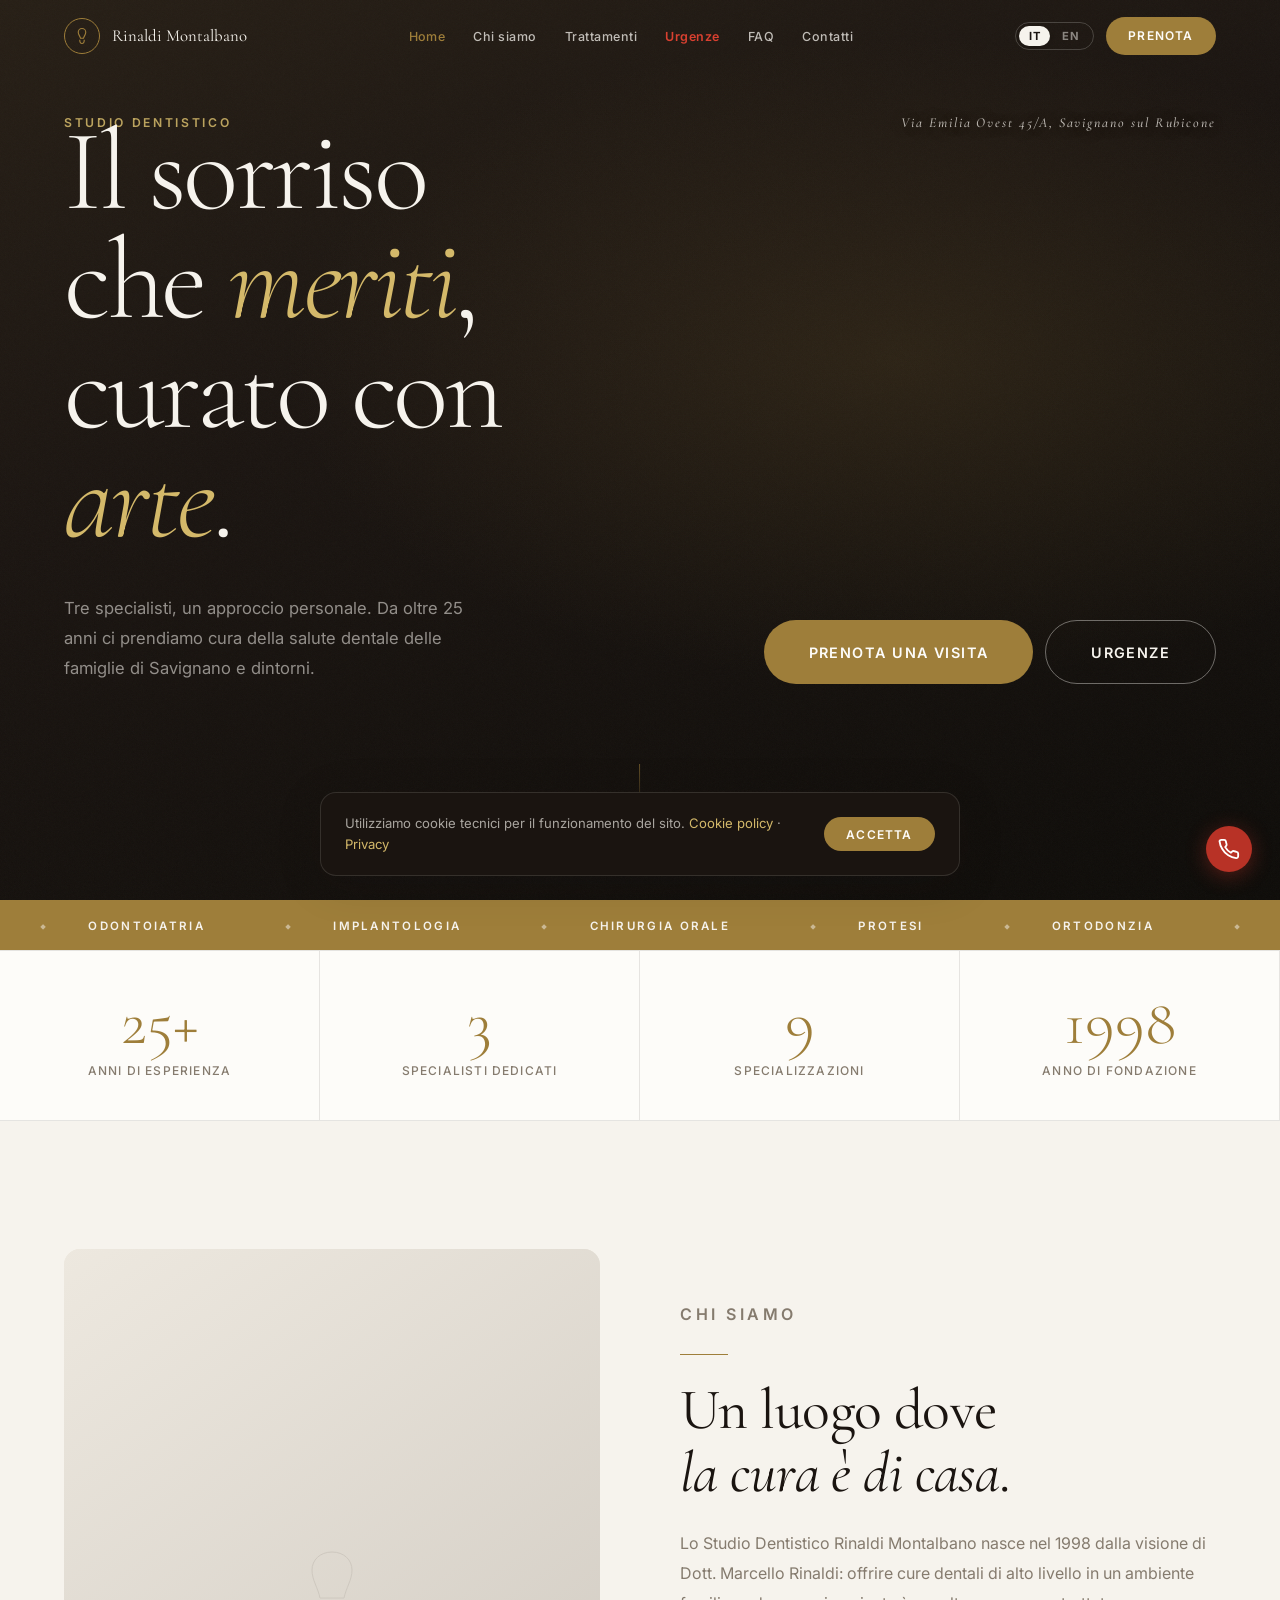
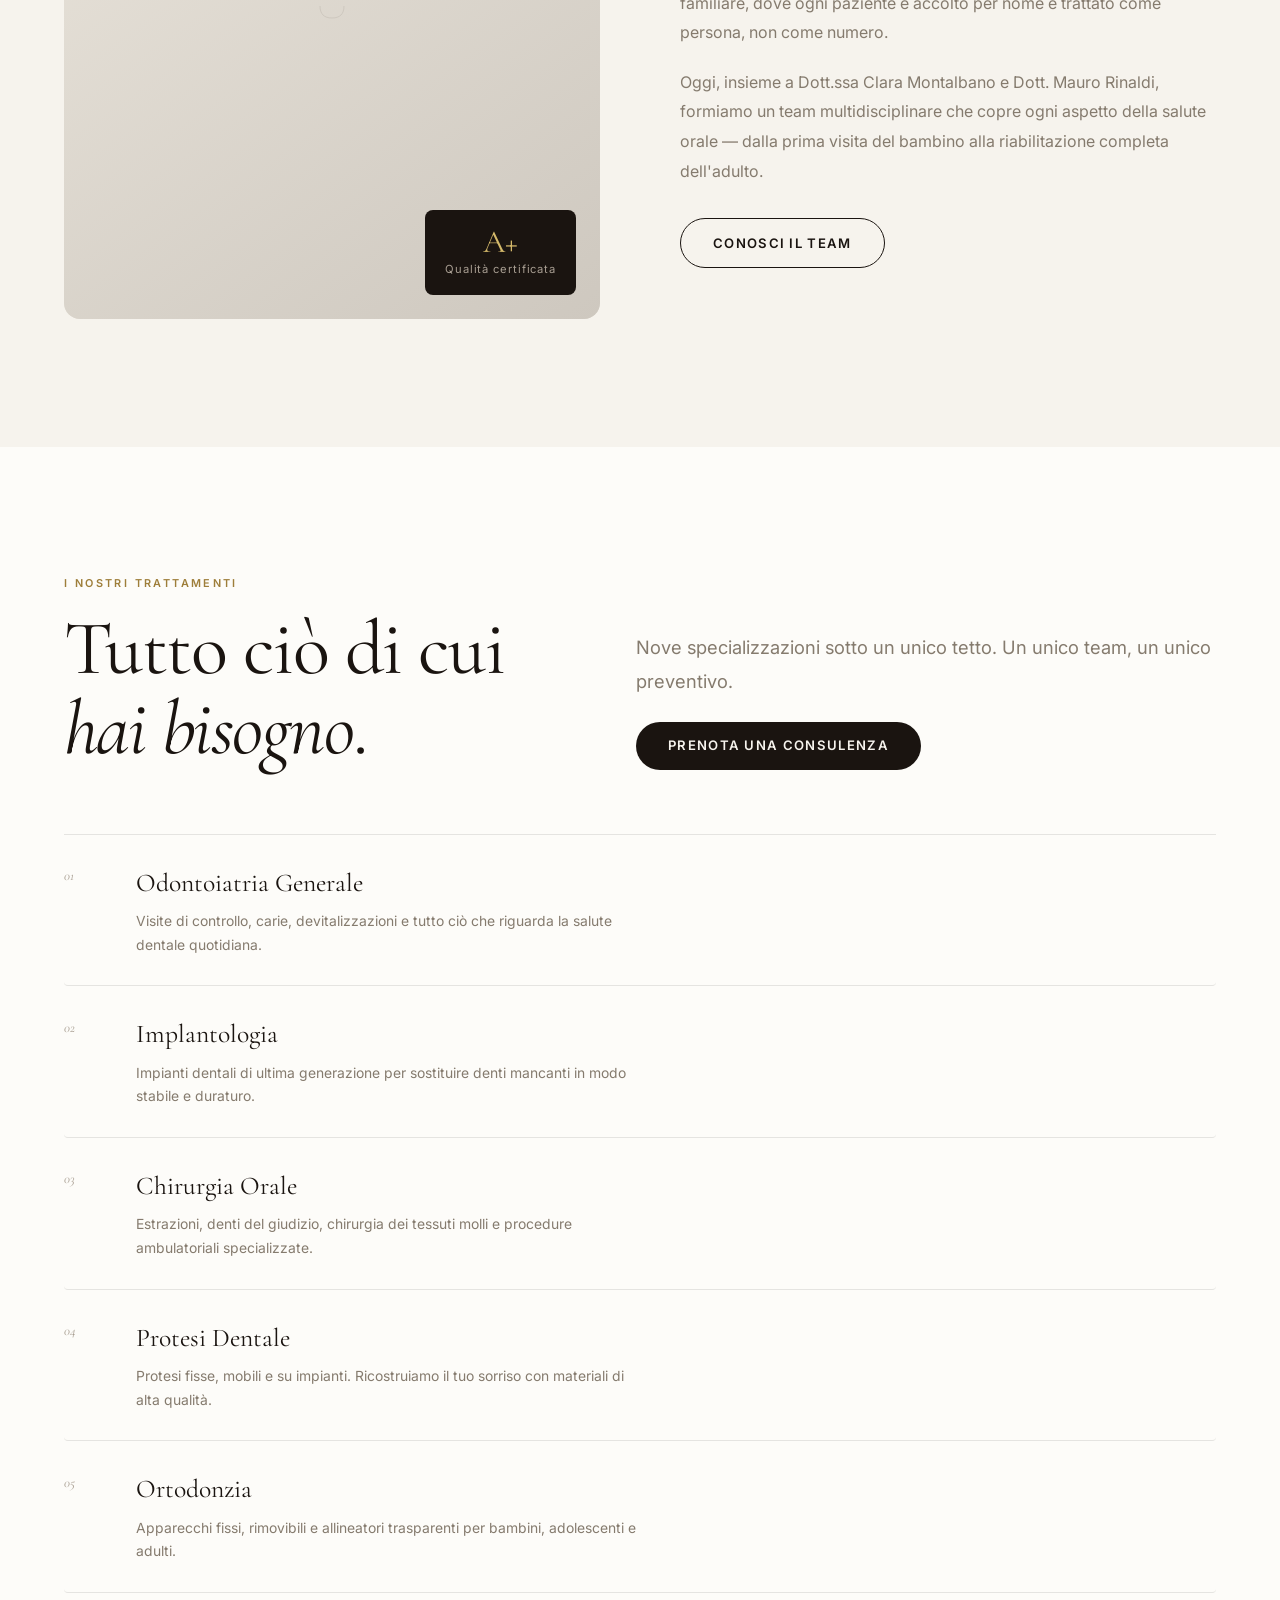
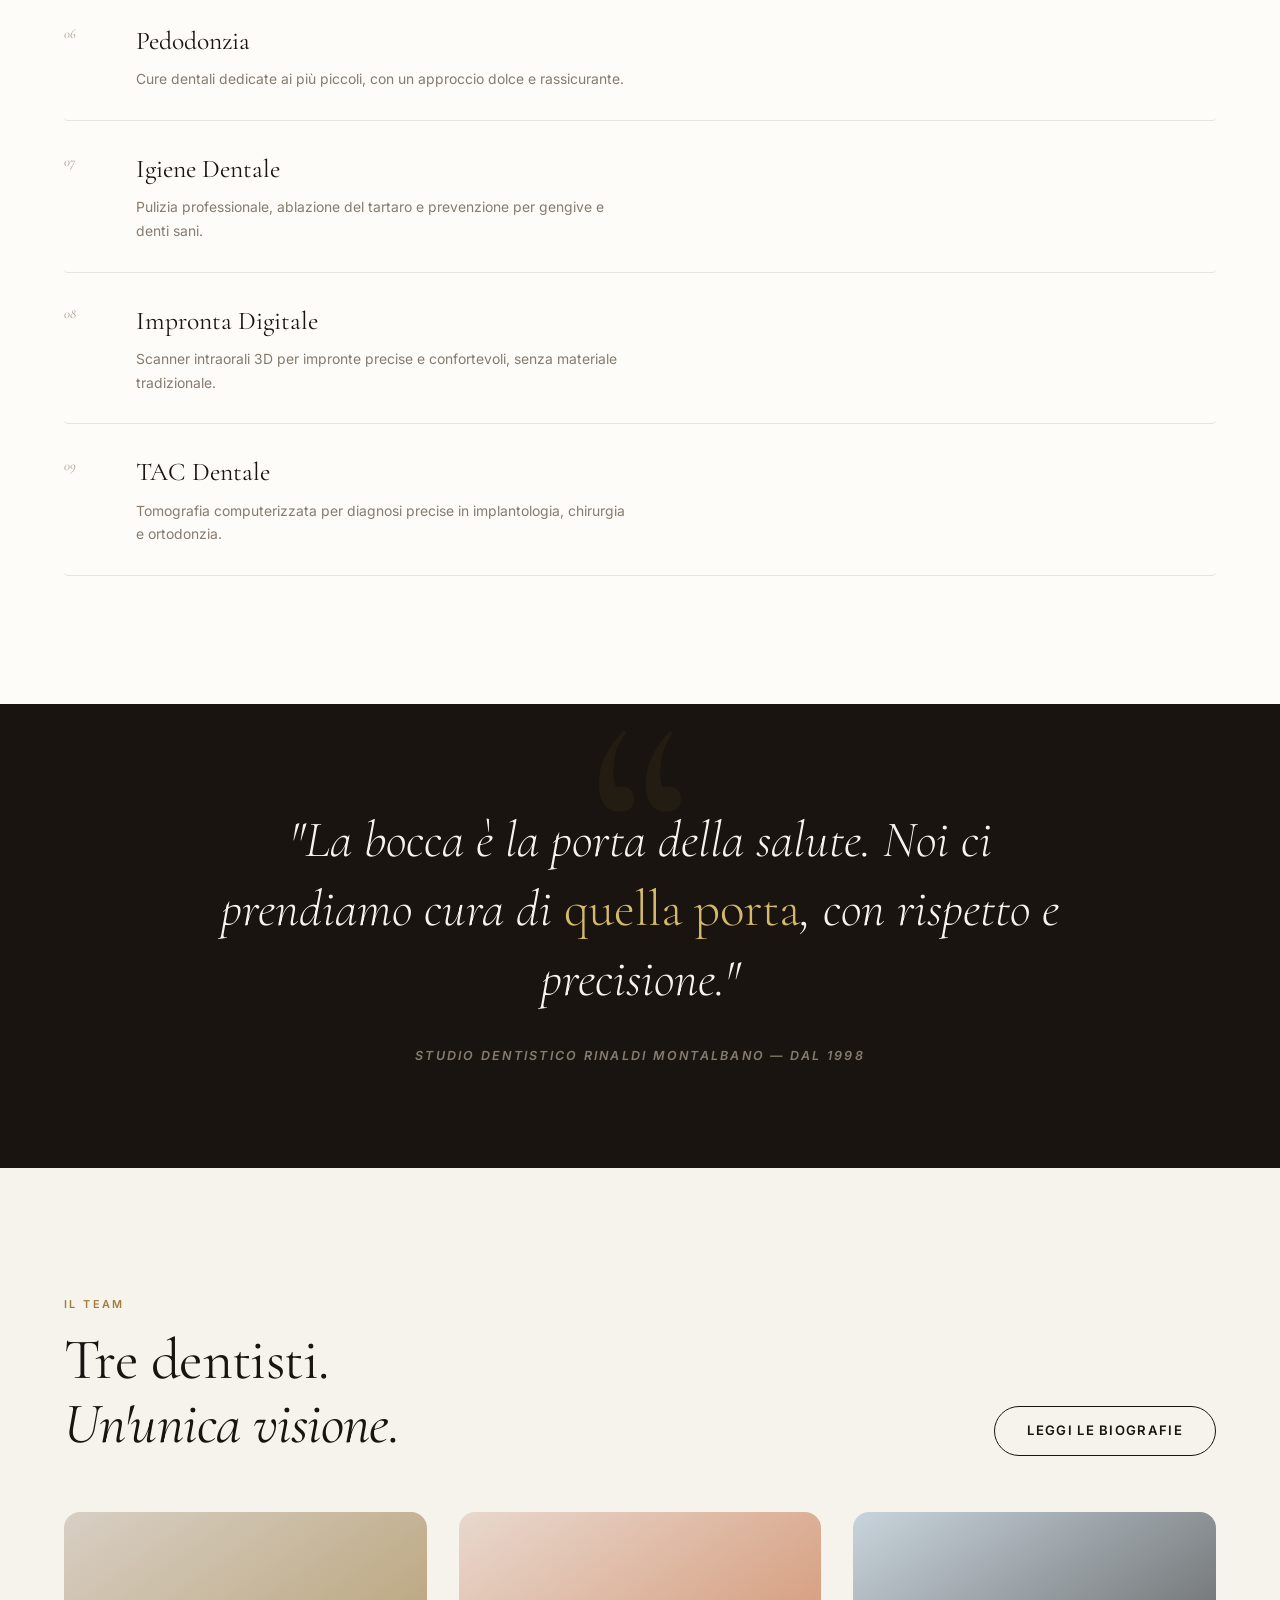
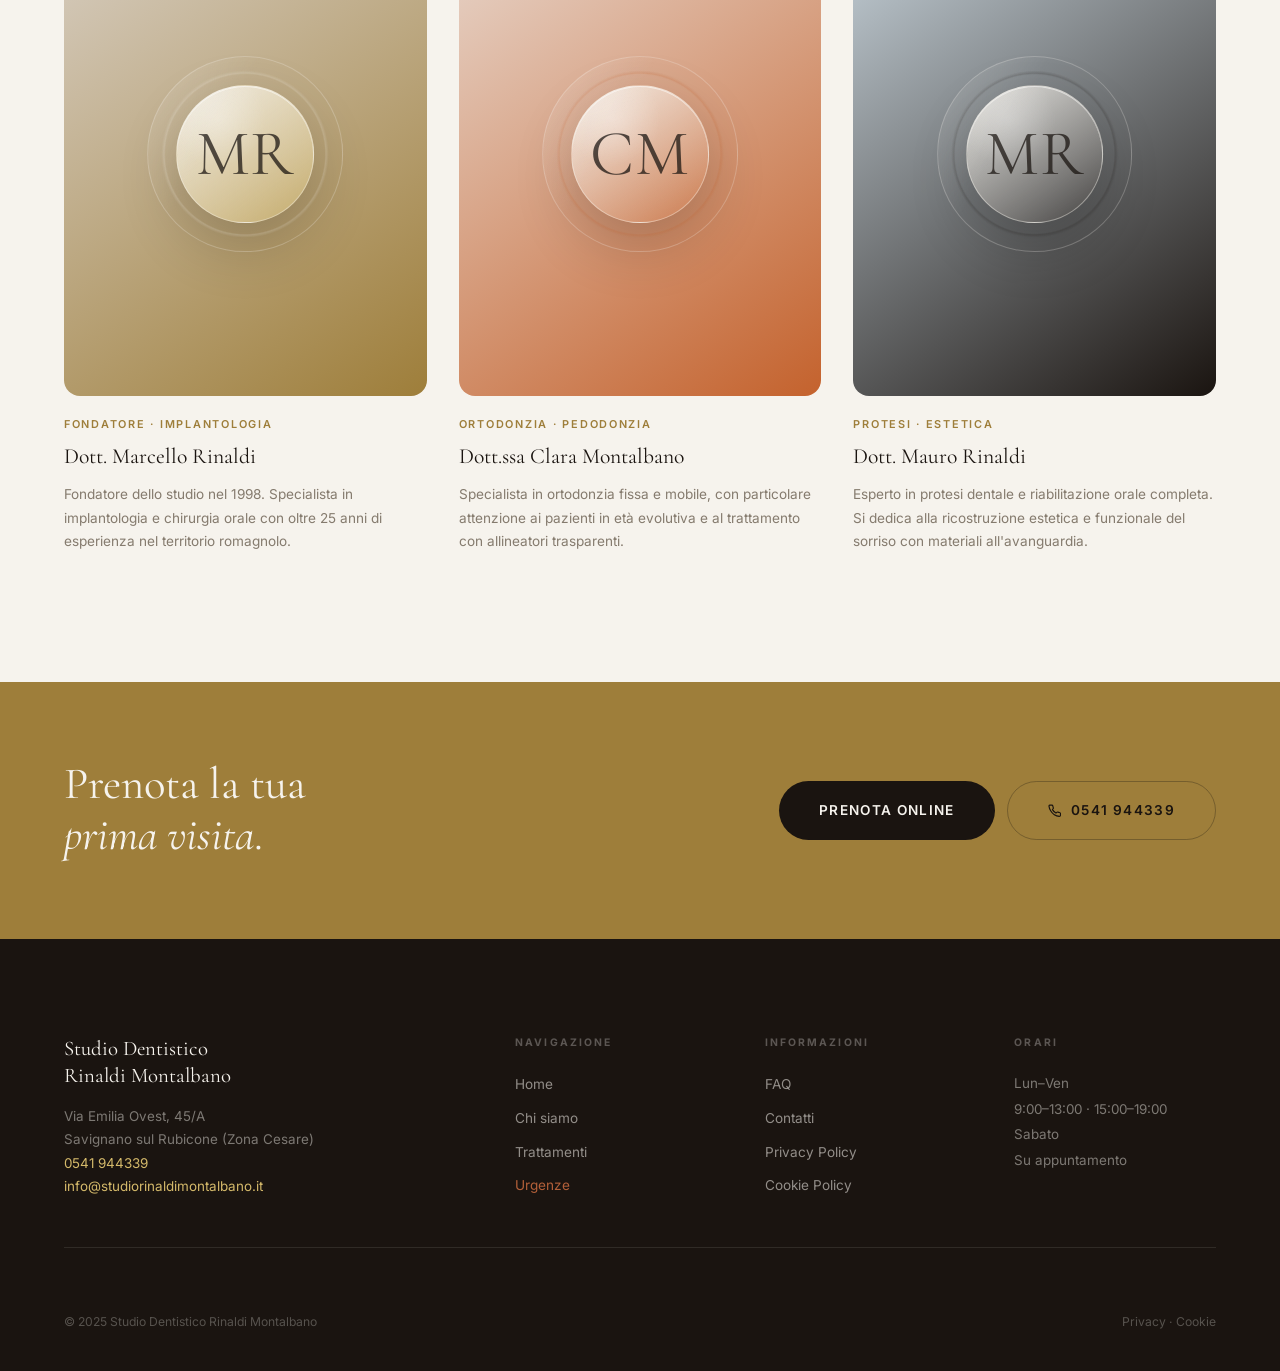
==== index.html @ a5ea715d "Replace dead booking form with call/email CTA; add SEO + favicon - contatti: the booking form sent n" ====
﻿<!DOCTYPE html>
<html lang="it">
<head>
<meta charset="UTF-8"/>
<meta name="viewport" content="width=device-width, initial-scale=1.0"/>
<title>Studio Dentistico Rinaldi Montalbano — Savignano sul Rubicone</title>
<meta name="description" content="Studio dentistico a Savignano sul Rubicone. Implantologia, ortodonzia, chirurgia orale, pedodonzia, igiene. Dott. Marcello Rinaldi, Dott.ssa Clara Montalbano, Dott. Mauro Rinaldi."/>
<meta name="keywords" content="dentista Savignano sul Rubicone, dentista Cesena, implantologia Rubicone, ortodonzia Savignano, studio dentistico"/>
<link rel="canonical" href="https://totalchi.github.io/RinaldiWebsite/"/>
<link rel="icon" href="favicon.svg" type="image/svg+xml"/>
<meta property="og:type" content="website"/>
<meta property="og:site_name" content="Studio Dentistico Rinaldi Montalbano"/>
<meta property="og:locale" content="it_IT"/>
<meta property="og:title" content="Studio Dentistico Rinaldi Montalbano — Savignano sul Rubicone"/>
<meta property="og:description" content="Studio dentistico a Savignano sul Rubicone: implantologia, ortodonzia, chirurgia orale, pedodonzia e igiene. Prenota chiamando lo 0541 944339."/>
<meta property="og:url" content="https://totalchi.github.io/RinaldiWebsite/"/>
<meta name="twitter:card" content="summary"/>
<link rel="preconnect" href="https://fonts.googleapis.com"/>
<link rel="preconnect" href="https://fonts.gstatic.com" crossorigin/>
<link href="https://fonts.googleapis.com/css2?family=Cormorant+Garamond:ital,wght@0,300;0,400;0,500;0,600;1,300;1,400;1,500;1,600&family=Inter:wght@300;400;500;600;700&display=swap" rel="stylesheet"/>
<link rel="stylesheet" href="css/style.css"/>
<script type="application/ld+json">
{
  "@context": "https://schema.org",
  "@type": "Dentist",
  "name": "Studio Dentistico Rinaldi Montalbano",
  "url": "https://totalchi.github.io/RinaldiWebsite/",
  "telephone": "+39 0541 944339",
  "email": "info@studiorinaldimontalbano.it",
  "image": "https://totalchi.github.io/RinaldiWebsite/favicon.svg",
  "priceRange": "€€",
  "address": {
    "@type": "PostalAddress",
    "streetAddress": "Via Emilia Ovest, 45/A",
    "addressLocality": "Savignano sul Rubicone",
    "addressRegion": "FC",
    "postalCode": "47039",
    "addressCountry": "IT"
  },
  "geo": {
    "@type": "GeoCoordinates",
    "latitude": 44.0903,
    "longitude": 12.3972
  },
  "areaServed": ["Savignano sul Rubicone", "Cesena", "Rimini", "Valmarecchia"],
  "medicalSpecialty": ["Dentistry", "Orthodontic", "OralSurgery"],
  "availableService": [
    {"@type": "MedicalProcedure", "name": "Implantologia"},
    {"@type": "MedicalProcedure", "name": "Ortodonzia"},
    {"@type": "MedicalProcedure", "name": "Chirurgia orale"},
    {"@type": "MedicalProcedure", "name": "Protesi"},
    {"@type": "MedicalProcedure", "name": "Pedodonzia"},
    {"@type": "MedicalProcedure", "name": "Igiene dentale"}
  ],
  "openingHoursSpecification": [
    {"@type": "OpeningHoursSpecification", "dayOfWeek": ["Monday","Tuesday","Wednesday","Thursday","Friday"], "opens": "09:00", "closes": "13:00"},
    {"@type": "OpeningHoursSpecification", "dayOfWeek": ["Monday","Tuesday","Wednesday","Thursday","Friday"], "opens": "15:00", "closes": "19:00"}
  ],
  "employee": [
    {"@type": "Person", "name": "Dott. Marcello Rinaldi", "jobTitle": "Odontoiatra"},
    {"@type": "Person", "name": "Dott.ssa Clara Montalbano", "jobTitle": "Odontoiatra"},
    {"@type": "Person", "name": "Dott. Mauro Rinaldi", "jobTitle": "Odontoiatra"}
  ]
}
</script>
</head>
<body>

<!-- NAV -->
<nav class="nav" id="main-nav">
  <div class="nav-inner">
    <a href="index.html" class="nav-logo">
      <div class="nav-logo-mark">
        <svg viewBox="0 0 24 24" fill="none" stroke="currentColor" stroke-width="1.5"><path d="M12 2C9 2 7 4.5 7 7c0 3 2.5 5.5 3 8h4c.5-2.5 3-5 3-8 0-2.5-2-5-5-5z"/><path d="M9 17c0 3 1.5 5 3 5s3-2 3-5"/></svg>
      </div>
      <div class="nav-logo-text">Rinaldi Montalbano</div>
    </a>
    <ul class="nav-links">
      <li><a href="index.html">Home</a></li>
      <li><a href="chi-siamo.html">Chi siamo</a></li>
      <li><a href="trattamenti.html">Trattamenti</a></li>
      <li><a href="urgenze.html" class="urgent">Urgenze</a></li>
      <li><a href="domande-frequenti.html">FAQ</a></li>
      <li><a href="contatti.html">Contatti</a></li>
    </ul>
    <div class="nav-right">
      <div class="nav-lang">
        <button data-lang-btn="it" class="is-active">IT</button>
        <button data-lang-btn="en">EN</button>
      </div>
      <a href="contatti.html" class="btn btn-gold btn-sm nav-cta-btn">Prenota</a>
      <button class="nav-burger" id="nav-burger" aria-label="Menu" aria-expanded="false">
        <span></span><span></span><span></span>
      </button>
    </div>
  </div>
</nav>

<!-- MOBILE NAV -->
<div class="mob-nav" id="mob-nav">
  <div class="mob-overlay" id="mob-overlay"></div>
  <div class="mob-drawer">
    <button class="mob-close-btn" id="mob-close">
      <svg viewBox="0 0 24 24" fill="none" stroke="currentColor" stroke-width="2" width="18" height="18"><path d="M18 6L6 18M6 6l12 12"/></svg>
    </button>
    <ul class="mob-links">
      <li><a href="index.html">Home</a></li>
      <li><a href="chi-siamo.html">Chi siamo</a></li>
      <li><a href="trattamenti.html">Trattamenti</a></li>
      <li><a href="urgenze.html" class="urgent">Urgenze</a></li>
      <li><a href="domande-frequenti.html">FAQ</a></li>
      <li><a href="contatti.html">Contatti</a></li>
    </ul>
    <div class="mob-footer">
      <div class="mob-lang-row">
        <button data-lang-btn="it" class="is-active">Italiano</button>
        <button data-lang-btn="en">English</button>
      </div>
      <a href="contatti.html" class="btn btn-gold" style="justify-content:center">Prenota appuntamento</a>
      <a href="urgenze.html" style="display:flex;align-items:center;justify-content:center;gap:0.5rem;padding:0.9rem;border-radius:50px;border:1.5px solid rgba(184,50,38,0.3);color:var(--red);font-size:0.8rem;font-weight:700;letter-spacing:0.1em;text-transform:uppercase">
        <svg viewBox="0 0 24 24" fill="none" stroke="currentColor" stroke-width="2" width="16" height="16"><path d="M22 16.92v3a2 2 0 01-2.18 2 19.79 19.79 0 01-8.63-3.07A19.5 19.5 0 014.69 12 19.79 19.79 0 011.64 3.4 2 2 0 013.62 2h3a2 2 0 012 1.72c.127.96.361 1.903.7 2.81a2 2 0 01-.45 2.11L7.91 9.91a16 16 0 006.16 6.16l1.27-1.27a2 2 0 012.11-.45c.907.339 1.85.573 2.81.7A2 2 0 0122 16.92z"/></svg>
        Urgenze
      </a>
    </div>
  </div>
</div>

<!-- HERO -->
<section class="hero">
  <div class="hero-bg"></div>
  <div class="hero-eyebrow-bar">
    <span class="eyebrow" data-i18n="hero.eyebrow">Studio Dentistico</span>
    <span class="hero-location">Via Emilia Ovest 45/A, Savignano sul Rubicone</span>
  </div>
  <div class="hero-body">
    <h1 class="hero-title reveal" data-i18n-html="hero.title">
      Il sorriso<br>
      che <span class="italic">meriti</span>,<br>
      curato con<br>
      <span class="italic">arte</span>.
    </h1>
    <div class="hero-bottom">
      <p class="hero-sub reveal reveal-delay-1" data-i18n="hero.sub">Tre specialisti, un approccio personale. Da oltre 25 anni ci prendiamo cura della salute dentale delle famiglie di Savignano e dintorni.</p>
      <div class="hero-actions reveal reveal-delay-2">
        <a href="contatti.html" class="btn btn-gold btn-lg" data-i18n="hero.cta1">Prenota una visita</a>
        <a href="urgenze.html" class="btn btn-outline-light btn-lg" data-i18n="hero.cta2">Urgenze</a>
      </div>
    </div>
  </div>
  <div class="hero-scroll" aria-hidden="true">
    <div class="hero-scroll-line"></div>
    <span>Scopri</span>
  </div>
</section>

<!-- MARQUEE -->
<div class="marquee-strip" aria-hidden="true">
  <div class="marquee-track">
    <span>Odontoiatria</span><span>Implantologia</span><span>Chirurgia Orale</span>
    <span>Protesi</span><span>Ortodonzia</span><span>Pedodonzia</span>
    <span>Igiene</span><span>Impronta Digitale</span><span>TAC Dentale</span>
    <span>Odontoiatria</span><span>Implantologia</span><span>Chirurgia Orale</span>
    <span>Protesi</span><span>Ortodonzia</span><span>Pedodonzia</span>
    <span>Igiene</span><span>Impronta Digitale</span><span>TAC Dentale</span>
  </div>
</div>

<!-- STATS -->
<div class="stats-row bg-paper">
  <div class="stat-item reveal">
    <div class="stat-num">25+</div>
    <div class="stat-label" data-i18n="stat.exp">Anni di esperienza</div>
  </div>
  <div class="stat-item reveal reveal-delay-1">
    <div class="stat-num">3</div>
    <div class="stat-label" data-i18n="stat.spec">Specialisti dedicati</div>
  </div>
  <div class="stat-item reveal reveal-delay-2">
    <div class="stat-num">9</div>
    <div class="stat-label" data-i18n="stat.serv">Specializzazioni</div>
  </div>
  <div class="stat-item reveal reveal-delay-3">
    <div class="stat-num">1998</div>
    <div class="stat-label" data-i18n="stat.year">Anno di fondazione</div>
  </div>
</div>

<!-- INTRO -->
<section class="section bg-cream">
  <div class="container">
    <div class="intro-grid">
      <div class="intro-visual reveal">
        <div class="intro-visual-inner">
          <svg viewBox="0 0 80 80" fill="none" stroke="currentColor" stroke-width="1" width="80" height="80" style="color:var(--stone-3)">
            <path d="M40 8C28 8 20 16 20 26c0 10 6 18 8 28h24c2-10 8-18 8-28 0-10-8-18-20-18z"/>
            <path d="M28 62c0 8 4 12 12 12s12-4 12-12"/>
          </svg>
        </div>
        <div class="intro-visual-badge">
          <div class="num">A+</div>
          <div class="lbl">Qualità certificata</div>
        </div>
      </div>
      <div class="intro-text">
        <p class="eyebrow reveal" data-i18n="intro.eyebrow">Chi siamo</p>
        <div class="divider reveal"></div>
        <h2 class="display reveal" style="color:var(--deep);margin-bottom:1.5rem" data-i18n-html="intro.title">Un luogo dove<br><em>la cura è di casa</em>.</h2>
        <p class="reveal reveal-delay-1" data-i18n="intro.p1">Lo Studio Dentistico Rinaldi Montalbano nasce nel 1998 dalla visione di Dott. Marcello Rinaldi: offrire cure dentali di alto livello in un ambiente familiare, dove ogni paziente è accolto per nome e trattato come persona, non come numero.</p>
        <p class="reveal reveal-delay-2" data-i18n="intro.p2">Oggi, insieme a Dott.ssa Clara Montalbano e Dott. Mauro Rinaldi, formiamo un team multidisciplinare che copre ogni aspetto della salute orale — dalla prima visita del bambino alla riabilitazione completa dell'adulto.</p>
        <div class="reveal reveal-delay-3" style="margin-top:2rem">
          <a href="chi-siamo.html" class="btn btn-outline" data-i18n="intro.cta">Conosci il team</a>
        </div>
      </div>
    </div>
  </div>
</section>

<!-- SERVICES -->
<section class="section bg-paper">
  <div class="container">
    <div class="services-header">
      <div class="reveal">
        <p class="eyebrow" style="margin-bottom:1rem" data-i18n="svc.eyebrow">I nostri trattamenti</p>
        <h2 class="display-lg" style="color:var(--deep)" data-i18n-html="svc.title">Tutto ciò di cui<br><em>hai bisogno</em>.</h2>
      </div>
      <div class="reveal reveal-delay-1">
        <p class="lead">Nove specializzazioni sotto un unico tetto. Un unico team, un unico preventivo.</p>
        <a href="contatti.html" class="btn btn-dark" style="margin-top:1.5rem">Prenota una consulenza</a>
      </div>
    </div>
    <div class="services-list">
      <div class="svc-row reveal">
        <span class="svc-num">01</span>
        <div class="svc-content">
          <h3>Odontoiatria Generale</h3>
          <p>Visite di controllo, carie, devitalizzazioni e tutto ciò che riguarda la salute dentale quotidiana.</p>
        </div>
        <div class="svc-arrow"><svg viewBox="0 0 24 24" fill="none" stroke="currentColor" stroke-width="2"><path d="M5 12h14M13 6l6 6-6 6"/></svg></div>
      </div>
      <div class="svc-row reveal reveal-delay-1">
        <span class="svc-num">02</span>
        <div class="svc-content">
          <h3>Implantologia</h3>
          <p>Impianti dentali di ultima generazione per sostituire denti mancanti in modo stabile e duraturo.</p>
        </div>
        <div class="svc-arrow"><svg viewBox="0 0 24 24" fill="none" stroke="currentColor" stroke-width="2"><path d="M5 12h14M13 6l6 6-6 6"/></svg></div>
      </div>
      <div class="svc-row reveal reveal-delay-2">
        <span class="svc-num">03</span>
        <div class="svc-content">
          <h3>Chirurgia Orale</h3>
          <p>Estrazioni, denti del giudizio, chirurgia dei tessuti molli e procedure ambulatoriali specializzate.</p>
        </div>
        <div class="svc-arrow"><svg viewBox="0 0 24 24" fill="none" stroke="currentColor" stroke-width="2"><path d="M5 12h14M13 6l6 6-6 6"/></svg></div>
      </div>
      <div class="svc-row reveal">
        <span class="svc-num">04</span>
        <div class="svc-content">
          <h3>Protesi Dentale</h3>
          <p>Protesi fisse, mobili e su impianti. Ricostruiamo il tuo sorriso con materiali di alta qualità.</p>
        </div>
        <div class="svc-arrow"><svg viewBox="0 0 24 24" fill="none" stroke="currentColor" stroke-width="2"><path d="M5 12h14M13 6l6 6-6 6"/></svg></div>
      </div>
      <div class="svc-row reveal reveal-delay-1">
        <span class="svc-num">05</span>
        <div class="svc-content">
          <h3>Ortodonzia</h3>
          <p>Apparecchi fissi, rimovibili e allineatori trasparenti per bambini, adolescenti e adulti.</p>
        </div>
        <div class="svc-arrow"><svg viewBox="0 0 24 24" fill="none" stroke="currentColor" stroke-width="2"><path d="M5 12h14M13 6l6 6-6 6"/></svg></div>
      </div>
      <div class="svc-row reveal reveal-delay-2">
        <span class="svc-num">06</span>
        <div class="svc-content">
          <h3>Pedodonzia</h3>
          <p>Cure dentali dedicate ai più piccoli, con un approccio dolce e rassicurante.</p>
        </div>
        <div class="svc-arrow"><svg viewBox="0 0 24 24" fill="none" stroke="currentColor" stroke-width="2"><path d="M5 12h14M13 6l6 6-6 6"/></svg></div>
      </div>
      <div class="svc-row reveal">
        <span class="svc-num">07</span>
        <div class="svc-content">
          <h3>Igiene Dentale</h3>
          <p>Pulizia professionale, ablazione del tartaro e prevenzione per gengive e denti sani.</p>
        </div>
        <div class="svc-arrow"><svg viewBox="0 0 24 24" fill="none" stroke="currentColor" stroke-width="2"><path d="M5 12h14M13 6l6 6-6 6"/></svg></div>
      </div>
      <div class="svc-row reveal reveal-delay-1">
        <span class="svc-num">08</span>
        <div class="svc-content">
          <h3>Impronta Digitale</h3>
          <p>Scanner intraorali 3D per impronte precise e confortevoli, senza materiale tradizionale.</p>
        </div>
        <div class="svc-arrow"><svg viewBox="0 0 24 24" fill="none" stroke="currentColor" stroke-width="2"><path d="M5 12h14M13 6l6 6-6 6"/></svg></div>
      </div>
      <div class="svc-row reveal reveal-delay-2">
        <span class="svc-num">09</span>
        <div class="svc-content">
          <h3>TAC Dentale</h3>
          <p>Tomografia computerizzata per diagnosi precise in implantologia, chirurgia e ortodonzia.</p>
        </div>
        <div class="svc-arrow"><svg viewBox="0 0 24 24" fill="none" stroke="currentColor" stroke-width="2"><path d="M5 12h14M13 6l6 6-6 6"/></svg></div>
      </div>
    </div>
  </div>
</section>

<!-- PULL QUOTE -->
<div class="pull-quote">
  <blockquote class="reveal" data-i18n-html="quote.text">"La bocca è la porta della salute. Noi ci prendiamo cura di <em>quella porta</em>, con rispetto e precisione."</blockquote>
  <cite class="reveal reveal-delay-1" data-i18n="quote.cite">Studio Dentistico Rinaldi Montalbano — dal 1998</cite>
</div>

<!-- TEAM -->
<section class="section bg-cream">
  <div class="container">
    <div style="display:flex;justify-content:space-between;align-items:flex-end;margin-bottom:3.5rem;gap:2rem;flex-wrap:wrap">
      <div class="reveal">
        <p class="eyebrow" style="margin-bottom:1rem" data-i18n="team.eyebrow">Il team</p>
        <h2 class="display" style="color:var(--deep)" data-i18n-html="team.title">Tre dentisti.<br><em>Un'unica visione.</em></h2>
      </div>
      <a href="chi-siamo.html" class="btn btn-outline reveal">Leggi le biografie</a>
    </div>
    <div class="team-grid">
      <div class="team-card reveal">
        <div class="team-photo" style="background:linear-gradient(145deg,#D8CFC4 0%,#9E7E3A 100%)">
          <div class="team-photo-bg">
            <svg viewBox="0 0 24 24" fill="none" stroke="currentColor" stroke-width="1"><path d="M20 21v-2a4 4 0 00-4-4H8a4 4 0 00-4 4v2"/><circle cx="12" cy="7" r="4"/></svg>
          </div>
        </div>
        <div class="team-tag">Fondatore · Implantologia</div>
        <h3>Dott. Marcello Rinaldi</h3>
        <p>Fondatore dello studio nel 1998. Specialista in implantologia e chirurgia orale con oltre 25 anni di esperienza nel territorio romagnolo.</p>
      </div>
      <div class="team-card reveal reveal-delay-1">
        <div class="team-photo" style="background:linear-gradient(145deg,#E8D8CE,#C4622D 100%)">
          <div class="team-photo-bg">
            <svg viewBox="0 0 24 24" fill="none" stroke="currentColor" stroke-width="1"><path d="M20 21v-2a4 4 0 00-4-4H8a4 4 0 00-4 4v2"/><circle cx="12" cy="7" r="4"/></svg>
          </div>
        </div>
        <div class="team-tag">Ortodonzia · Pedodonzia</div>
        <h3>Dott.ssa Clara Montalbano</h3>
        <p>Specialista in ortodonzia fissa e mobile, con particolare attenzione ai pazienti in età evolutiva e al trattamento con allineatori trasparenti.</p>
      </div>
      <div class="team-card reveal reveal-delay-2">
        <div class="team-photo" style="background:linear-gradient(145deg,#C8D4DC,#1A1410 100%)">
          <div class="team-photo-bg">
            <svg viewBox="0 0 24 24" fill="none" stroke="currentColor" stroke-width="1"><path d="M20 21v-2a4 4 0 00-4-4H8a4 4 0 00-4 4v2"/><circle cx="12" cy="7" r="4"/></svg>
          </div>
        </div>
        <div class="team-tag">Protesi · Estetica</div>
        <h3>Dott. Mauro Rinaldi</h3>
        <p>Esperto in protesi dentale e riabilitazione orale completa. Si dedica alla ricostruzione estetica e funzionale del sorriso con materiali all'avanguardia.</p>
      </div>
    </div>
  </div>
</section>

<!-- CTA BAND -->
<div class="cta-band">
  <div class="cta-band-inner">
    <h2 class="reveal" data-i18n-html="cta.title">Prenota la tua<br><em>prima visita</em>.</h2>
    <div class="cta-band-actions reveal reveal-delay-1">
      <a href="contatti.html" class="btn btn-dark btn-lg" data-i18n="cta.book">Prenota online</a>
      <a href="tel:0541944339" class="btn btn-outline-light btn-lg" style="border-color:rgba(26,20,16,0.3);color:var(--deep)">
        <svg viewBox="0 0 24 24" fill="none" stroke="currentColor" stroke-width="2" width="16" height="16"><path d="M22 16.92v3a2 2 0 01-2.18 2 19.79 19.79 0 01-8.63-3.07A19.5 19.5 0 014.69 12 19.79 19.79 0 011.64 3.4 2 2 0 013.62 2h3a2 2 0 012 1.72c.127.96.361 1.903.7 2.81a2 2 0 01-.45 2.11L7.91 9.91a16 16 0 006.16 6.16l1.27-1.27a2 2 0 012.11-.45c.907.339 1.85.573 2.81.7A2 2 0 0122 16.92z"/></svg>
        0541 944339
      </a>
    </div>
  </div>
</div>

<!-- FOOTER -->
<footer class="footer">
  <div class="footer-grid">
    <div class="footer-brand">
      <div class="footer-brand-name">Studio Dentistico<br>Rinaldi Montalbano</div>
      <p>Via Emilia Ovest, 45/A<br>Savignano sul Rubicone (Zona Cesare)<br><a href="tel:0541944339">0541 944339</a><br><a href="mailto:info@studiorinaldimontalbano.it">info@studiorinaldimontalbano.it</a></p>
    </div>
    <div>
      <div class="footer-col-title">Navigazione</div>
      <ul class="footer-links">
        <li><a href="index.html">Home</a></li>
        <li><a href="chi-siamo.html">Chi siamo</a></li>
        <li><a href="trattamenti.html">Trattamenti</a></li>
        <li><a href="urgenze.html" class="urgent">Urgenze</a></li>
      </ul>
    </div>
    <div>
      <div class="footer-col-title">Informazioni</div>
      <ul class="footer-links">
        <li><a href="domande-frequenti.html">FAQ</a></li>
        <li><a href="contatti.html">Contatti</a></li>
        <li><a href="privacy.html">Privacy Policy</a></li>
        <li><a href="cookie.html">Cookie Policy</a></li>
      </ul>
    </div>
    <div>
      <div class="footer-col-title">Orari</div>
      <p style="font-size:0.84rem;line-height:1.9;color:rgba(246,243,237,0.45)">
        Lun–Ven<br>9:00–13:00 · 15:00–19:00<br>
        Sabato<br>Su appuntamento
      </p>
    </div>
  </div>
  <div class="footer-bottom">
    <span>© 2025 Studio Dentistico Rinaldi Montalbano</span>
    <span><a href="privacy.html">Privacy</a> · <a href="cookie.html">Cookie</a></span>
  </div>
</footer>

<!-- PHONE FLOAT -->
<a href="tel:0541944339" class="phone-float" aria-label="Chiama lo studio">
  <svg class="phone-float-icon" viewBox="0 0 24 24" fill="none" stroke="currentColor" stroke-width="2"><path d="M22 16.92v3a2 2 0 01-2.18 2 19.79 19.79 0 01-8.63-3.07A19.5 19.5 0 014.69 12 19.79 19.79 0 011.64 3.4 2 2 0 013.62 2h3a2 2 0 012 1.72c.127.96.361 1.903.7 2.81a2 2 0 01-.45 2.11L7.91 9.91a16 16 0 006.16 6.16l1.27-1.27a2 2 0 012.11-.45c.907.339 1.85.573 2.81.7A2 2 0 0122 16.92z"/></svg>
  <span class="phone-float-label">0541 944339</span>
</a>

<!-- COOKIE BAR -->
<div class="cookie-bar" id="cookie-bar">
  <p id="cookie-p">Utilizziamo cookie tecnici per il funzionamento del sito. <a href="cookie.html">Cookie policy</a> · <a href="privacy.html">Privacy</a></p>
  <button class="btn btn-gold btn-sm" id="cookie-ok">Accetta</button>
</div>

<script src="js/main.js"></script>
</body>
</html>
---- css/style.css ----
/* ================================================================
   Studio Dentistico Rinaldi Montalbano
   Editorial Italian Luxury — Travertine · Antique Gold · Terracotta
   Design: Exaggerated Minimalism + Warm Italian Warmth
   ================================================================ */

@import url('https://fonts.googleapis.com/css2?family=Cormorant+Garamond:ital,wght@0,300;0,400;0,500;0,600;1,300;1,400;1,500;1,600&family=Inter:wght@300;400;500;600;700&display=swap');

/* ── Tokens ── */
:root {
  /* Palette */
  --cream:   #F6F3ED;
  --warm:    #EDE8DF;
  --paper:   #FDFCF9;
  --deep:    #1A1410;
  --deep-2:  #2C2318;
  --deep-3:  #3E3326;
  --gold:    #9E7E3A;
  --gold-2:  #B8933F;
  --gold-light: #D4B96A;
  --terra:   #C4622D;
  --terra-2: #D97344;
  --stone:   #857B6E;
  --stone-2: #A89E92;
  --stone-3: #CEC8BF;
  --red:     #B83226;
  --red-2:   #D94030;
  --green:   #2D6B4A;

  /* Semantic */
  --bg:      var(--cream);
  --surface: var(--paper);
  --text:    var(--deep);
  --muted:   var(--stone);
  --line:    rgba(26,20,16,0.10);
  --line-2:  rgba(26,20,16,0.18);

  /* Type */
  --f-display: 'Cormorant Garamond', 'Times New Roman', Georgia, serif;
  --f-body:    'Inter', -apple-system, 'Segoe UI', sans-serif;

  /* Spacing */
  --section: clamp(5rem, 10vw, 8rem);
  --gutter:  clamp(1.25rem, 5vw, 4rem);

  /* Radius */
  --r-sm: 4px;
  --r:    8px;
  --r-lg: 16px;

  /* Shadow */
  --sh:   0 2px 20px rgba(26,20,16,0.08);
  --sh-l: 0 8px 48px rgba(26,20,16,0.12);

  /* Motion */
  --ease:     cubic-bezier(0.4, 0, 0.2, 1);
  --ease-out: cubic-bezier(0.16, 1, 0.3, 1);
}

/* ── Reset ── */
*, *::before, *::after { box-sizing: border-box; margin: 0; padding: 0; }
html { scroll-behavior: smooth; font-size: 16px; -webkit-text-size-adjust: 100%; }
body {
  font-family: var(--f-body);
  background: var(--bg);
  color: var(--text);
  line-height: 1.6;
  -webkit-font-smoothing: antialiased;
  -moz-osx-font-smoothing: grayscale;
  overflow-x: hidden;
}
img, video { max-width: 100%; display: block; }
a { color: inherit; text-decoration: none; }
button { font-family: var(--f-body); cursor: pointer; border: none; background: none; }
ul, ol { list-style: none; }
:focus-visible { outline: 2px solid var(--gold); outline-offset: 3px; border-radius: 2px; }
@media (prefers-reduced-motion: reduce) { *, *::before, *::after { animation-duration: 0.01ms !important; transition-duration: 0.01ms !important; } }

/* ── Layout ── */
.container { max-width: 1320px; margin: 0 auto; padding: 0 var(--gutter); }
.container-narrow { max-width: 860px; margin: 0 auto; padding: 0 var(--gutter); }
.section { padding: var(--section) 0; }

/* ── Typography scale ── */
.display-xl {
  font-family: var(--f-display);
  font-size: clamp(3.5rem, 8vw, 8rem);
  font-weight: 400;
  line-height: 1.0;
  letter-spacing: -0.02em;
}
.display-lg {
  font-family: var(--f-display);
  font-size: clamp(2.8rem, 6vw, 6rem);
  font-weight: 400;
  line-height: 1.05;
  letter-spacing: -0.02em;
}
.display {
  font-family: var(--f-display);
  font-size: clamp(2.2rem, 4.5vw, 4rem);
  font-weight: 400;
  line-height: 1.1;
  letter-spacing: -0.01em;
}
.display-sm {
  font-family: var(--f-display);
  font-size: clamp(1.6rem, 3vw, 2.4rem);
  font-weight: 400;
  line-height: 1.2;
}
em { font-style: italic; }
.eyebrow {
  font-family: var(--f-body);
  font-size: 0.68rem;
  font-weight: 600;
  letter-spacing: 0.22em;
  text-transform: uppercase;
  color: var(--gold);
}
.lead {
  font-size: clamp(1rem, 1.5vw, 1.15rem);
  line-height: 1.8;
  color: var(--stone);
  max-width: 580px;
}

/* ── Buttons ── */
.btn {
  display: inline-flex;
  align-items: center;
  gap: 0.6rem;
  padding: 0.85rem 2rem;
  font-family: var(--f-body);
  font-size: 0.82rem;
  font-weight: 600;
  letter-spacing: 0.1em;
  text-transform: uppercase;
  border-radius: 50px;
  cursor: pointer;
  transition: all 0.25s var(--ease);
  white-space: nowrap;
}
.btn:hover { transform: translateY(-2px); }
.btn-dark {
  background: var(--deep);
  color: var(--cream);
}
.btn-dark:hover { background: var(--deep-2); box-shadow: 0 8px 24px rgba(26,20,16,0.25); }
.btn-gold {
  background: var(--gold);
  color: var(--paper);
}
.btn-gold:hover { background: var(--gold-2); box-shadow: 0 8px 24px rgba(158,126,58,0.35); }
.btn-terra {
  background: var(--terra);
  color: #fff;
}
.btn-terra:hover { background: var(--terra-2); box-shadow: 0 8px 24px rgba(196,98,45,0.35); }
.btn-outline {
  background: transparent;
  border: 1.5px solid currentColor;
  color: var(--deep);
}
.btn-outline:hover { background: var(--deep); color: var(--cream); }
.btn-outline-light {
  background: transparent;
  border: 1.5px solid rgba(246,243,237,0.4);
  color: var(--cream);
}
.btn-outline-light:hover { background: rgba(246,243,237,0.12); border-color: var(--cream); }
.btn-lg { padding: 1.1rem 2.5rem; font-size: 0.85rem; }
.btn-sm { padding: 0.6rem 1.4rem; font-size: 0.75rem; }
.btn svg { width: 1em; height: 1em; flex-shrink: 0; }

/* ── Divider ── */
.divider { width: 48px; height: 1px; background: var(--gold); margin: 1.5rem 0; }
.divider-center { margin: 1.5rem auto; }

/* ══════════════════════════════════════
   NAVIGATION
══════════════════════════════════════ */
.nav {
  position: fixed;
  inset: 0 0 auto 0;
  z-index: 100;
  height: 72px;
  display: flex;
  align-items: center;
  padding: 0 var(--gutter);
  transition: background 0.4s var(--ease), box-shadow 0.4s;
}
.nav.scrolled {
  background: rgba(246,243,237,0.97);
  box-shadow: 0 1px 0 var(--line);
}
.nav-inner {
  width: 100%;
  display: flex;
  align-items: center;
  justify-content: space-between;
}
/* Logo */
.nav-logo {
  display: flex;
  align-items: center;
  gap: 0.75rem;
  text-decoration: none;
}
.nav-logo-mark {
  width: 36px; height: 36px;
  border: 1.5px solid var(--gold);
  border-radius: 50%;
  display: grid;
  place-items: center;
  flex-shrink: 0;
}
.nav-logo-mark svg { width: 18px; height: 18px; color: var(--gold); }
.nav-logo-text {
  font-family: var(--f-display);
  font-size: 1.05rem;
  font-weight: 400;
  color: var(--cream);
  line-height: 1.2;
  transition: color 0.3s;
}
.nav.scrolled .nav-logo-text { color: var(--deep); }
/* Links */
.nav-links {
  display: flex;
  align-items: center;
  gap: 0.15rem;
}
.nav-links a {
  padding: 0.4rem 0.8rem;
  font-size: 0.78rem;
  font-weight: 500;
  letter-spacing: 0.04em;
  color: rgba(246,243,237,0.75);
  border-radius: var(--r-sm);
  transition: color 0.2s, background 0.2s;
}
.nav.scrolled .nav-links a { color: var(--stone); }
.nav-links a:hover { color: var(--cream); background: rgba(255,255,255,0.08); }
.nav.scrolled .nav-links a:hover { color: var(--deep); background: rgba(26,20,16,0.05); }
.nav-links a.urgent {
  color: var(--red-2) !important;
  font-weight: 600;
}
/* Right */
.nav-right { display: flex; align-items: center; gap: 0.75rem; }
.nav-lang {
  display: flex;
  gap: 2px;
  padding: 3px;
  border-radius: 20px;
  border: 1px solid rgba(246,243,237,0.2);
  transition: border-color 0.3s;
}
.nav.scrolled .nav-lang { border-color: var(--line-2); }
.nav-lang button {
  padding: 0.2rem 0.6rem;
  font-size: 0.7rem;
  font-weight: 700;
  letter-spacing: 0.1em;
  border-radius: 14px;
  color: rgba(246,243,237,0.5);
  transition: all 0.2s;
}
.nav.scrolled .nav-lang button { color: var(--stone); }
.nav-lang button.is-active {
  background: var(--cream);
  color: var(--deep) !important;
  box-shadow: 0 1px 4px rgba(0,0,0,0.12);
}
.nav.scrolled .nav-lang button.is-active { background: var(--deep); color: var(--cream) !important; }
.nav-cta-btn { display: none; }
@media (min-width: 960px) { .nav-cta-btn { display: inline-flex; } }

/* Burger */
.nav-burger {
  display: flex;
  flex-direction: column;
  gap: 5px;
  padding: 8px;
  cursor: pointer;
}
.nav-burger span {
  display: block;
  width: 22px; height: 1.5px;
  background: var(--cream);
  border-radius: 2px;
  transition: all 0.3s var(--ease-out);
}
.nav.scrolled .nav-burger span { background: var(--deep); }
@media (min-width: 960px) {
  .nav-links { display: flex; }
  .nav-burger { display: none; }
}
@media (max-width: 959px) {
  .nav-links { display: none; }
  .nav-burger { display: flex; }
}

/* ── Mobile nav ── */
.mob-nav {
  position: fixed;
  inset: 0;
  z-index: 99;
  pointer-events: none;
}
.mob-nav.is-open { pointer-events: auto; }
.mob-overlay {
  position: absolute;
  inset: 0;
  background: rgba(26,20,16,0.5);
  opacity: 0;
  transition: opacity 0.35s var(--ease);
}
.mob-nav.is-open .mob-overlay { opacity: 1; }
.mob-drawer {
  position: absolute;
  top: 0; right: 0; bottom: 0;
  width: min(340px, 92vw);
  background: var(--paper);
  padding: 2.5rem 2rem;
  display: flex;
  flex-direction: column;
  gap: 0;
  transform: translateX(110%);
  transition: transform 0.4s var(--ease-out);
  overflow-y: auto;
}
.mob-nav.is-open .mob-drawer { transform: translateX(0); }
.mob-close-btn {
  align-self: flex-end;
  width: 40px; height: 40px;
  border-radius: 50%;
  display: grid; place-items: center;
  color: var(--stone);
  font-size: 1.2rem;
  background: var(--warm);
  transition: background 0.2s;
  margin-bottom: 2rem;
}
.mob-close-btn:hover { background: var(--stone-3); }
.mob-links { display: flex; flex-direction: column; }
.mob-links a {
  display: block;
  padding: 1rem 0;
  font-family: var(--f-display);
  font-size: 1.4rem;
  font-weight: 400;
  color: var(--deep-2);
  border-bottom: 1px solid var(--line);
  transition: color 0.2s, padding 0.2s;
}
.mob-links a:last-child { border-bottom: 0; }
.mob-links a:hover { color: var(--gold); padding-left: 0.5rem; }
.mob-links a.urgent { color: var(--red); }
.mob-footer {
  margin-top: auto;
  padding-top: 2rem;
  display: flex;
  flex-direction: column;
  gap: 1rem;
}
.mob-lang-row { display: flex; gap: 0.5rem; }
.mob-lang-row button {
  flex: 1;
  padding: 0.65rem;
  border-radius: var(--r-sm);
  border: 1.5px solid var(--line-2);
  font-size: 0.78rem;
  font-weight: 700;
  letter-spacing: 0.12em;
  color: var(--stone);
  transition: all 0.2s;
}
.mob-lang-row button.is-active { border-color: var(--gold); color: var(--gold); background: rgba(158,126,58,0.06); }

/* ══════════════════════════════════════
   HERO
══════════════════════════════════════ */
.hero {
  position: relative;
  min-height: 100svh;
  display: flex;
  flex-direction: column;
  justify-content: center;
  padding-top: calc(72px + clamp(3.5rem, 7vh, 6rem));
  padding-bottom: clamp(5rem, 10vh, 8rem);
  overflow: hidden;
  background: var(--deep);
}
.hero-bg {
  position: absolute;
  inset: 0;
  background:
    radial-gradient(ellipse 80% 60% at 70% 40%, rgba(158,126,58,0.15) 0%, transparent 60%),
    linear-gradient(160deg, #261E15 0%, #1A1410 40%, #0D0B08 100%);
}
/* Grain texture */
.hero-bg::after {
  content: '';
  position: absolute;
  inset: 0;
  opacity: 0.035;
  background-image: url("data:image/svg+xml,%3Csvg viewBox='0 0 256 256' xmlns='http://www.w3.org/2000/svg'%3E%3Cfilter id='noise'%3E%3CfeTurbulence type='fractalNoise' baseFrequency='0.9' numOctaves='4' stitchTiles='stitch'/%3E%3C/filter%3E%3Crect width='100%25' height='100%25' filter='url(%23noise)'/%3E%3C/svg%3E");
  background-size: 128px;
  pointer-events: none;
}
.hero-eyebrow-bar {
  position: absolute;
  top: calc(72px + 2.5rem);
  left: var(--gutter);
  right: var(--gutter);
  display: flex;
  justify-content: space-between;
  align-items: center;
  z-index: 2;
  gap: 1.5rem;
}
.hero-eyebrow-bar .eyebrow {
  color: rgba(212,185,106,0.86);
  font-size: 0.76rem;
}
.hero-eyebrow-bar .hero-location {
  font-size: 0.86rem;
  font-weight: 500;
  letter-spacing: 0.14em;
  color: rgba(246,243,237,0.72);
  font-style: italic;
  font-family: var(--f-display);
  text-shadow: 0 1px 18px rgba(0,0,0,0.35);
}
.hero-body {
  position: relative;
  z-index: 2;
  padding: 0 var(--gutter);
  max-width: 1320px;
  margin: 0 auto;
  width: 100%;
  transform: translateY(clamp(-4.5rem, -8vh, -2.5rem));
}
.hero-title {
  font-family: var(--f-display);
  font-size: clamp(4rem, 9vw, 10rem);
  font-weight: 300;
  line-height: 0.95;
  letter-spacing: -0.03em;
  color: var(--cream);
  margin-bottom: 2.5rem;
}
.hero-title .italic { font-style: italic; color: var(--gold-light); font-weight: 300; }
.hero-bottom {
  display: flex;
  align-items: flex-end;
  justify-content: space-between;
  gap: 2rem;
  flex-wrap: wrap;
}
.hero-sub {
  font-size: clamp(0.95rem, 1.3vw, 1.05rem);
  color: rgba(246,243,237,0.55);
  line-height: 1.8;
  max-width: 400px;
}
.hero-actions { display: flex; gap: 0.75rem; flex-wrap: wrap; }
.hero .btn-lg {
  padding: 1.22rem 2.8rem;
  font-size: 0.9rem;
}
.hero-scroll {
  position: absolute;
  bottom: 2rem;
  left: 50%;
  transform: translateX(-50%);
  z-index: 2;
  display: flex;
  flex-direction: column;
  align-items: center;
  gap: 0.5rem;
}
.hero-scroll-line {
  width: 1px;
  height: 48px;
  background: linear-gradient(to bottom, rgba(158,126,58,0.6), transparent);
  animation: scrollLine 2s ease-in-out infinite;
}
@keyframes scrollLine {
  0% { transform: scaleY(0); transform-origin: top; }
  50% { transform: scaleY(1); transform-origin: top; }
  51% { transform: scaleY(1); transform-origin: bottom; }
  100% { transform: scaleY(0); transform-origin: bottom; }
}
.hero-scroll span {
  font-size: 0.62rem;
  letter-spacing: 0.2em;
  text-transform: uppercase;
  color: rgba(246,243,237,0.3);
  writing-mode: vertical-lr;
}

@media (max-width: 760px) {
  .hero-eyebrow-bar {
    top: calc(72px + 1.75rem);
    align-items: flex-start;
    flex-direction: column;
    gap: 0.45rem;
  }

  .hero-eyebrow-bar .hero-location {
    font-size: 0.78rem;
    line-height: 1.45;
    letter-spacing: 0.08em;
  }

  .hero {
    justify-content: flex-start;
    padding-top: calc(72px + 7.5rem);
    padding-bottom: 5.5rem;
  }

  .hero-body {
    transform: none;
  }

  .hero .btn-lg {
    width: 100%;
    justify-content: center;
    padding: 1.1rem 1.5rem;
  }
}

/* ══════════════════════════════════════
   MARQUEE STRIP
══════════════════════════════════════ */
.marquee-strip {
  background: var(--gold);
  padding: 0.75rem 0;
  overflow: hidden;
  white-space: nowrap;
}
.marquee-track {
  display: inline-flex;
  animation: marquee 20s linear infinite;
}
.marquee-track span {
  font-size: 0.72rem;
  font-weight: 600;
  letter-spacing: 0.2em;
  text-transform: uppercase;
  color: var(--cream);
  padding: 0 2.5rem;
}
.marquee-track span::before {
  content: '◆';
  margin-right: 2.5rem;
  opacity: 0.5;
  font-size: 0.5em;
  vertical-align: middle;
}
@keyframes marquee { from { transform: translateX(0); } to { transform: translateX(-50%); } }

/* ══════════════════════════════════════
   INTRO SECTION
══════════════════════════════════════ */
.intro-grid {
  display: grid;
  grid-template-columns: 1fr 1fr;
  gap: 5rem;
  align-items: center;
}
.intro-visual {
  position: relative;
  aspect-ratio: 4/5;
  border-radius: var(--r-lg);
  overflow: hidden;
  background: var(--warm);
}
.intro-visual-inner {
  position: absolute;
  inset: 0;
  display: grid;
  place-items: center;
  background: linear-gradient(145deg, var(--warm) 0%, var(--stone-3) 100%);
}
.intro-visual-badge {
  position: absolute;
  bottom: 1.5rem;
  right: 1.5rem;
  background: var(--deep);
  color: var(--cream);
  padding: 1rem 1.25rem;
  border-radius: var(--r);
  text-align: center;
}
.intro-visual-badge .num {
  font-family: var(--f-display);
  font-size: 2rem;
  line-height: 1;
  color: var(--gold-light);
}
.intro-visual-badge .lbl {
  font-size: 0.7rem;
  letter-spacing: 0.08em;
  color: var(--stone-2);
  margin-top: 0.2rem;
}
.intro-text .eyebrow { margin-bottom: 1.25rem; }
.intro-text p {
  font-size: 1rem;
  color: var(--stone);
  line-height: 1.85;
  margin-bottom: 1.25rem;
}
@media (max-width: 768px) {
  .intro-grid { grid-template-columns: 1fr; gap: 2.5rem; }
  .intro-visual { aspect-ratio: 3/2; }
}

/* ══════════════════════════════════════
   SERVICES EDITORIAL GRID
══════════════════════════════════════ */
.services-header {
  display: flex;
  justify-content: space-between;
  align-items: flex-end;
  margin-bottom: 4rem;
  gap: 2rem;
  flex-wrap: wrap;
}
.services-list {
  display: grid;
  gap: 0;
  border-top: 1px solid var(--line);
}
.svc-row {
  display: grid;
  grid-template-columns: 3rem 1fr;
  align-items: start;
  gap: 1.5rem;
  padding: 1.75rem 0;
  border-bottom: 1px solid var(--line);
  cursor: default;
  transition: background 0.2s;
  border-radius: var(--r-sm);
}
.svc-row:hover { background: var(--warm); padding-left: 0.75rem; padding-right: 0.75rem; margin: 0 -0.75rem; }
.svc-num {
  font-family: var(--f-display);
  font-size: 0.85rem;
  color: var(--stone-2);
  padding-top: 0.15rem;
  font-style: italic;
}
.svc-content h3 {
  font-family: var(--f-display);
  font-size: clamp(1.2rem, 2vw, 1.6rem);
  font-weight: 400;
  color: var(--deep);
  margin-bottom: 0.4rem;
  transition: color 0.2s;
}
.svc-row:hover .svc-content h3 { color: var(--gold); }
.svc-content p {
  font-size: 0.87rem;
  color: var(--stone);
  line-height: 1.7;
  max-width: 500px;
}
.svc-arrow { display: none; }

/* ══════════════════════════════════════
   TEAM
══════════════════════════════════════ */
.team-grid {
  display: grid;
  grid-template-columns: repeat(3, 1fr);
  gap: 2rem;
}
@media (max-width: 900px) { .team-grid { grid-template-columns: 1fr 1fr; } }
@media (max-width: 560px) { .team-grid { grid-template-columns: 1fr; } }
.team-card {
  display: flex;
  flex-direction: column;
  gap: 0;
}
.team-photo {
  aspect-ratio: 3/4;
  border-radius: var(--r-lg);
  overflow: hidden;
  position: relative;
  margin-bottom: 1.25rem;
}
.team-photo-bg {
  position: absolute;
  inset: 0;
  display: grid;
  place-items: center;
}
.team-photo-bg svg { display: none; }
.team-photo-bg::before,
.team-photo-bg::after {
  content: '';
  position: absolute;
  left: 50%;
  transform: translateX(-50%);
}
.team-photo-bg::before {
  content: 'MR';
  top: 50%;
  width: clamp(104px, 38%, 150px);
  aspect-ratio: 1;
  border-radius: 50%;
  display: grid;
  place-items: center;
  transform: translate(-50%, -50%);
  border: 1px solid rgba(246,243,237,0.42);
  background:
    radial-gradient(circle at 30% 24%, rgba(255,255,255,0.28), transparent 34%),
    linear-gradient(145deg, rgba(246,243,237,0.92), rgba(212,185,106,0.52));
  box-shadow:
    0 22px 60px rgba(0,0,0,0.2),
    inset 0 1px 0 rgba(255,255,255,0.55);
  font-family: var(--f-display);
  font-size: clamp(2.4rem, 5vw, 4rem);
  line-height: 1;
  letter-spacing: 0.02em;
  color: rgba(26,20,16,0.74);
}
.team-photo-bg::after {
  top: 50%;
  width: clamp(146px, 54%, 230px);
  aspect-ratio: 1;
  border-radius: 50%;
  transform: translate(-50%, -50%);
  border: 1px solid rgba(246,243,237,0.24);
  background:
    linear-gradient(120deg, rgba(246,243,237,0.18), transparent 38%),
    radial-gradient(circle, transparent 58%, rgba(246,243,237,0.18) 59%, transparent 61%);
  pointer-events: none;
}
.team-card:nth-child(2) .team-photo-bg::before {
  content: 'CM';
  background:
    radial-gradient(circle at 30% 24%, rgba(255,255,255,0.3), transparent 34%),
    linear-gradient(145deg, rgba(246,243,237,0.94), rgba(196,98,45,0.46));
}
.team-card:nth-child(2) .team-photo-bg::after {
  background:
    linear-gradient(120deg, rgba(246,243,237,0.2), transparent 38%),
    radial-gradient(circle, transparent 58%, rgba(196,98,45,0.2) 59%, transparent 61%);
}
.team-card:nth-child(3) .team-photo-bg::before {
  content: 'MR';
  background:
    radial-gradient(circle at 30% 24%, rgba(255,255,255,0.24), transparent 34%),
    linear-gradient(145deg, rgba(246,243,237,0.86), rgba(26,20,16,0.34));
}
.team-card:nth-child(3) .team-photo-bg::after {
  background:
    linear-gradient(120deg, rgba(246,243,237,0.16), transparent 38%),
    radial-gradient(circle, transparent 58%, rgba(26,20,16,0.18) 59%, transparent 61%);
}
.team-photo img { width: 100%; height: 100%; object-fit: cover; }
.team-tag {
  font-size: 0.68rem;
  font-weight: 600;
  letter-spacing: 0.16em;
  text-transform: uppercase;
  color: var(--gold);
  margin-bottom: 0.35rem;
}
.team-card h3 {
  font-family: var(--f-display);
  font-size: 1.35rem;
  font-weight: 400;
  color: var(--deep);
  margin-bottom: 0.6rem;
}
.team-card p {
  font-size: 0.85rem;
  color: var(--stone);
  line-height: 1.75;
}

/* ══════════════════════════════════════
   QUOTE / PULL QUOTE SECTION
══════════════════════════════════════ */
.pull-quote {
  padding: clamp(4rem, 8vw, 7rem) var(--gutter);
  background: var(--deep);
  text-align: center;
  position: relative;
  overflow: hidden;
}
.pull-quote::before {
  content: '\201C';
  position: absolute;
  top: -2rem;
  left: 50%;
  transform: translateX(-50%);
  font-family: var(--f-display);
  font-size: clamp(12rem, 25vw, 24rem);
  color: rgba(158,126,58,0.07);
  line-height: 1;
  pointer-events: none;
}
.pull-quote blockquote {
  font-family: var(--f-display);
  font-size: clamp(1.6rem, 4vw, 3.2rem);
  font-weight: 300;
  font-style: italic;
  color: var(--cream);
  line-height: 1.35;
  max-width: 900px;
  margin: 0 auto 2rem;
  position: relative;
  z-index: 1;
}
.pull-quote blockquote em { color: var(--gold-light); font-style: normal; }
.pull-quote cite {
  display: block;
  font-family: var(--f-body);
  font-size: 0.78rem;
  font-weight: 600;
  letter-spacing: 0.18em;
  text-transform: uppercase;
  color: var(--stone);
  position: relative;
  z-index: 1;
}

/* ══════════════════════════════════════
   CTA BAND
══════════════════════════════════════ */
.cta-band {
  background: var(--gold);
  padding: clamp(3rem, 6vw, 5rem) var(--gutter);
}
.cta-band-inner {
  max-width: 1320px;
  margin: 0 auto;
  display: flex;
  align-items: center;
  justify-content: space-between;
  gap: 2rem;
  flex-wrap: wrap;
}
.cta-band h2 {
  font-family: var(--f-display);
  font-size: clamp(1.8rem, 3.5vw, 3rem);
  font-weight: 400;
  color: var(--cream);
  line-height: 1.15;
}
.cta-band h2 em { font-style: italic; }
.cta-band-actions { display: flex; gap: 0.75rem; flex-wrap: wrap; flex-shrink: 0; }

/* ══════════════════════════════════════
   STATS ROW
══════════════════════════════════════ */
.stats-row {
  display: grid;
  grid-template-columns: repeat(4, 1fr);
  gap: 0;
  border-top: 1px solid var(--line);
  border-bottom: 1px solid var(--line);
}
@media (max-width: 640px) { .stats-row { grid-template-columns: repeat(2, 1fr); } }
.stat-item {
  padding: 2.5rem 2rem;
  border-right: 1px solid var(--line);
  text-align: center;
}
.stat-item:last-child { border-right: 0; }
.stat-item:nth-child(2n) { border-right: 1px solid var(--line); }
@media (max-width: 640px) { .stat-item:nth-child(even) { border-right: 0; } }
.stat-num {
  font-family: var(--f-display);
  font-size: clamp(2.5rem, 5vw, 4rem);
  font-weight: 300;
  color: var(--gold);
  line-height: 1;
  margin-bottom: 0.4rem;
}
.stat-label {
  font-size: 0.75rem;
  font-weight: 500;
  letter-spacing: 0.1em;
  text-transform: uppercase;
  color: var(--stone);
}

/* ══════════════════════════════════════
   PAGE HERO (inner pages)
══════════════════════════════════════ */
.page-hero {
  background: var(--deep);
  padding-top: calc(72px + clamp(3rem, 6vw, 5rem));
  padding-bottom: clamp(3rem, 6vw, 5rem);
  padding-left: var(--gutter);
  padding-right: var(--gutter);
  position: relative;
  overflow: hidden;
}
.page-hero::before {
  content: '';
  position: absolute;
  inset: 0;
  background: radial-gradient(ellipse 60% 80% at 80% 50%, rgba(158,126,58,0.12) 0%, transparent 70%);
  pointer-events: none;
}
.page-hero-inner {
  max-width: 1320px;
  margin: 0 auto;
  position: relative;
  z-index: 1;
}
.page-hero .eyebrow { color: rgba(210,190,120,0.6); margin-bottom: 1rem; display: block; }
.page-hero h1 {
  font-family: var(--f-display);
  font-size: clamp(3rem, 7vw, 7rem);
  font-weight: 300;
  color: var(--cream);
  line-height: 1;
  letter-spacing: -0.03em;
  margin-bottom: 1.25rem;
}
.page-hero h1 em { color: var(--gold-light); font-style: italic; }
.page-hero .lead { color: rgba(246,243,237,0.5); max-width: 520px; }

/* ══════════════════════════════════════
   URGENZE PAGE
══════════════════════════════════════ */
.urgency-hero {
  background: var(--red);
  padding: clamp(2.5rem, 5vw, 4rem) var(--gutter);
  text-align: center;
  position: relative;
  overflow: hidden;
  margin-top: 72px;
}
.urgency-hero::before {
  content: '+';
  position: absolute;
  top: 50%;
  left: 50%;
  transform: translate(-50%, -50%);
  font-size: 40vw;
  color: rgba(255,255,255,0.04);
  font-family: var(--f-body);
  font-weight: 700;
  line-height: 1;
  pointer-events: none;
}
.urgency-hero .label {
  font-size: 0.72rem;
  font-weight: 600;
  letter-spacing: 0.22em;
  text-transform: uppercase;
  color: rgba(255,255,255,0.6);
  margin-bottom: 0.75rem;
}
.urgency-phone {
  font-family: var(--f-display);
  font-size: clamp(3.5rem, 10vw, 8rem);
  font-weight: 300;
  color: #fff;
  line-height: 1;
  display: block;
  text-decoration: none;
  letter-spacing: -0.02em;
  margin-bottom: 0.75rem;
}
.urgency-phone:hover { opacity: 0.85; }
.urgency-hero .address {
  font-size: 0.88rem;
  color: rgba(255,255,255,0.7);
  font-style: italic;
  font-family: var(--f-display);
}
.urgency-hours-bar {
  background: rgba(0,0,0,0.2);
  padding: 0.85rem var(--gutter);
  text-align: center;
  font-size: 0.84rem;
  color: rgba(255,255,255,0.8);
}
.urgency-hours-bar a { color: #fff; text-decoration: underline; text-underline-offset: 3px; }
.urgency-cards {
  display: grid;
  grid-template-columns: repeat(auto-fill, minmax(280px, 1fr));
  gap: 1.5rem;
  margin-top: 3rem;
}
.urgency-card {
  background: var(--paper);
  border-radius: var(--r-lg);
  padding: 2rem;
  border-left: 3px solid var(--gold);
}
.urgency-card-head {
  display: flex;
  align-items: center;
  gap: 0.75rem;
  margin-bottom: 1.25rem;
}
.urgency-card-icon {
  width: 40px; height: 40px;
  border-radius: var(--r-sm);
  background: rgba(196,98,45,0.1);
  display: grid; place-items: center;
  flex-shrink: 0;
}
.urgency-card-icon svg { width: 20px; height: 20px; color: var(--terra); }
.urgency-card h3 {
  font-family: var(--f-body);
  font-size: 0.95rem;
  font-weight: 700;
  color: var(--deep);
}
.urgency-card ol { padding-left: 1.25rem; counter-reset: item; list-style: none; }
.urgency-card ol li {
  counter-increment: item;
  font-size: 0.87rem;
  color: var(--deep-2);
  line-height: 1.7;
  padding: 0.3rem 0;
  border-bottom: 1px solid var(--line);
  display: flex;
  gap: 0.6rem;
}
.urgency-card ol li:last-child { border-bottom: 0; }
.urgency-card ol li::before {
  content: counter(item);
  font-family: var(--f-display);
  font-size: 0.8rem;
  color: var(--stone-2);
  flex-shrink: 0;
  padding-top: 0.1rem;
  min-width: 1rem;
}
.urgency-card strong { color: var(--red); }
.after-hours-card {
  background: var(--deep);
  border-radius: var(--r-lg);
  padding: 2.5rem;
  margin-top: 2rem;
  display: grid;
  grid-template-columns: auto 1fr;
  gap: 2rem;
  align-items: start;
}
@media (max-width: 600px) { .after-hours-card { grid-template-columns: 1fr; gap: 1.25rem; } }
.after-hours-icon {
  width: 56px; height: 56px;
  border-radius: 50%;
  border: 1px solid rgba(158,126,58,0.3);
  display: grid; place-items: center;
  flex-shrink: 0;
}
.after-hours-icon svg { width: 26px; height: 26px; color: var(--gold-light); }
.after-hours-card h3 {
  font-family: var(--f-display);
  font-size: 1.4rem;
  font-weight: 400;
  color: var(--cream);
  margin-bottom: 0.75rem;
}
.after-hours-card p, .after-hours-card li {
  font-size: 0.87rem;
  color: rgba(246,243,237,0.6);
  line-height: 1.8;
}
.after-hours-card ul { padding-left: 1.1rem; list-style: disc; }
.after-hours-card ul li { margin-bottom: 0.3rem; }
.after-hours-card strong { color: rgba(246,243,237,0.9); }
.after-hours-card .emergency-note {
  margin-top: 1rem;
  padding: 0.85rem 1rem;
  background: rgba(184,50,38,0.2);
  border-radius: var(--r-sm);
  border-left: 3px solid var(--red-2);
  font-size: 0.83rem;
  color: rgba(246,243,237,0.7);
}

/* ══════════════════════════════════════
   FAQ
══════════════════════════════════════ */
.faq-list { display: flex; flex-direction: column; gap: 0; }
.faq-item {
  border-bottom: 1px solid var(--line);
}
.faq-item:first-child { border-top: 1px solid var(--line); }
.faq-q {
  width: 100%;
  text-align: left;
  display: flex;
  justify-content: space-between;
  align-items: center;
  gap: 1.5rem;
  padding: 1.5rem 0;
  font-family: var(--f-display);
  font-size: 1.1rem;
  font-weight: 400;
  color: var(--deep);
  cursor: pointer;
  transition: color 0.2s;
}
.faq-q:hover { color: var(--gold); }
.faq-q-icon {
  width: 28px; height: 28px;
  border-radius: 50%;
  border: 1.5px solid var(--line-2);
  display: grid; place-items: center;
  flex-shrink: 0;
  transition: all 0.3s var(--ease-out);
  color: var(--stone-2);
}
.faq-q-icon svg { width: 14px; height: 14px; transition: transform 0.3s; }
.faq-item.is-open .faq-q { color: var(--gold); }
.faq-item.is-open .faq-q-icon { background: var(--gold); border-color: var(--gold); color: var(--cream); }
.faq-item.is-open .faq-q-icon svg { transform: rotate(45deg); }
.faq-a {
  display: none;
  padding: 0 0 1.5rem;
  font-size: 0.92rem;
  color: var(--stone);
  line-height: 1.85;
  max-width: 680px;
}
.faq-item.is-open .faq-a { display: block; }
.faq-category {
  font-size: 0.68rem;
  font-weight: 700;
  letter-spacing: 0.22em;
  text-transform: uppercase;
  color: var(--stone-2);
  padding: 2.5rem 0 0.75rem;
}
.faq-category:first-child { padding-top: 0; }

/* ══════════════════════════════════════
   CONTACT PAGE
══════════════════════════════════════ */
.contact-grid {
  display: grid;
  grid-template-columns: 1fr 1.2fr;
  gap: 4rem;
  align-items: start;
}
@media (max-width: 860px) { .contact-grid { grid-template-columns: 1fr; gap: 3rem; } }
.contact-info-item {
  display: flex;
  align-items: flex-start;
  gap: 1.25rem;
  padding: 1.5rem 0;
  border-bottom: 1px solid var(--line);
}
.contact-info-item:first-child { padding-top: 0; }
.contact-info-item:last-child { border-bottom: 0; }
.c-icon {
  width: 42px; height: 42px;
  border-radius: var(--r-sm);
  border: 1px solid var(--line-2);
  display: grid; place-items: center;
  flex-shrink: 0;
}
.c-icon svg { width: 18px; height: 18px; color: var(--gold); }
.c-label {
  font-size: 0.68rem;
  font-weight: 700;
  letter-spacing: 0.16em;
  text-transform: uppercase;
  color: var(--stone-2);
  margin-bottom: 0.3rem;
}
.c-value {
  font-size: 0.92rem;
  color: var(--deep-2);
  line-height: 1.65;
}
.c-value a { color: var(--gold); transition: opacity 0.2s; }
.c-value a:hover { opacity: 0.75; }
.hours-table {
  width: 100%;
  border-collapse: collapse;
  font-size: 0.87rem;
  margin-top: 0.25rem;
}
.hours-table tr { border-bottom: 1px solid var(--line); }
.hours-table tr:last-child { border-bottom: 0; }
.hours-table td { padding: 0.45rem 0; color: var(--deep-2); }
.hours-table td:last-child { text-align: right; color: var(--stone); }
.hours-table .today { font-weight: 600; color: var(--gold) !important; }
.hours-table .closed { color: var(--stone-2) !important; font-style: italic; }
.map-wrap {
  border-radius: var(--r-lg);
  overflow: hidden;
  box-shadow: var(--sh-l);
  height: 320px;
  background: var(--warm);
  margin-bottom: 2rem;
}
.map-wrap iframe { width: 100%; height: 100%; border: 0; }
/* Form */
.form-card {
  background: var(--paper);
  border-radius: var(--r-lg);
  padding: 2.5rem;
  border: 1px solid var(--line);
}
.form-row { display: grid; grid-template-columns: 1fr 1fr; gap: 1rem; }
@media (max-width: 480px) { .form-row { grid-template-columns: 1fr; } }
.form-group { display: flex; flex-direction: column; gap: 0.4rem; margin-bottom: 1rem; }
.form-group label {
  font-size: 0.72rem;
  font-weight: 700;
  letter-spacing: 0.1em;
  text-transform: uppercase;
  color: var(--stone);
}
.form-group input,
.form-group select,
.form-group textarea {
  padding: 0.8rem 1rem;
  border: 1.5px solid var(--line-2);
  border-radius: var(--r-sm);
  font-family: var(--f-body);
  font-size: 0.92rem;
  background: var(--cream);
  color: var(--deep);
  outline: none;
  transition: border-color 0.2s, box-shadow 0.2s;
  -webkit-appearance: none;
}
.form-group input:focus,
.form-group select:focus,
.form-group textarea:focus {
  border-color: var(--gold);
  box-shadow: 0 0 0 3px rgba(158,126,58,0.12);
}
.form-group textarea { resize: vertical; min-height: 90px; }
.form-consent {
  display: flex;
  align-items: flex-start;
  gap: 0.6rem;
  font-size: 0.78rem;
  color: var(--stone);
  line-height: 1.6;
  margin-bottom: 1.25rem;
}
.form-consent input[type="checkbox"] { margin-top: 0.2rem; flex-shrink: 0; accent-color: var(--gold); }
.form-consent a { color: var(--gold); }
.form-success {
  display: none;
  padding: 1rem 1.25rem;
  background: rgba(45,107,74,0.08);
  border: 1px solid rgba(45,107,74,0.25);
  border-radius: var(--r-sm);
  color: var(--green);
  font-size: 0.88rem;
  font-weight: 500;
  margin-top: 1rem;
}

/* ══════════════════════════════════════
   PRIVACY / PROSE
══════════════════════════════════════ */
.prose { max-width: 720px; margin: 0 auto; }
.prose h2 {
  font-family: var(--f-display);
  font-size: 1.8rem;
  font-weight: 400;
  color: var(--deep);
  margin: 3rem 0 0.75rem;
  padding-top: 3rem;
  border-top: 1px solid var(--line);
}
.prose h2:first-child { margin-top: 0; padding-top: 0; border-top: 0; }
.prose h3 {
  font-family: var(--f-body);
  font-size: 1rem;
  font-weight: 700;
  color: var(--deep);
  margin: 1.75rem 0 0.5rem;
}
.prose p, .prose li {
  font-size: 0.93rem;
  color: var(--stone);
  line-height: 1.85;
  margin-bottom: 1rem;
}
.prose ul, .prose ol {
  padding-left: 1.5rem;
  margin-bottom: 1.25rem;
}
.prose ul li { list-style: disc; }
.prose ol li { list-style: decimal; }
.prose a { color: var(--gold); text-decoration: underline; text-underline-offset: 3px; }
.prose strong { color: var(--deep); font-weight: 600; }

/* ══════════════════════════════════════
   FOOTER
══════════════════════════════════════ */
.footer {
  background: var(--deep);
  color: rgba(246,243,237,0.6);
  padding: clamp(4rem, 8vw, 6rem) var(--gutter) 2.5rem;
}
.footer-grid {
  max-width: 1320px;
  margin: 0 auto;
  display: grid;
  grid-template-columns: 2fr 1fr 1fr 1fr;
  gap: 3rem;
  margin-bottom: 4rem;
  padding-bottom: 3rem;
  border-bottom: 1px solid rgba(246,243,237,0.1);
}
@media (max-width: 900px) { .footer-grid { grid-template-columns: 1fr 1fr; gap: 2.5rem; } }
@media (max-width: 560px) { .footer-grid { grid-template-columns: 1fr; gap: 2rem; } }
.footer-brand-name {
  font-family: var(--f-display);
  font-size: 1.3rem;
  font-weight: 400;
  color: var(--cream);
  margin-bottom: 1rem;
  line-height: 1.3;
}
.footer-brand p {
  font-size: 0.84rem;
  line-height: 1.75;
  color: rgba(246,243,237,0.45);
}
.footer-brand p a { color: var(--gold-light); transition: opacity 0.2s; }
.footer-brand p a:hover { opacity: 0.75; }
.footer-col-title {
  font-size: 0.65rem;
  font-weight: 700;
  letter-spacing: 0.2em;
  text-transform: uppercase;
  color: rgba(246,243,237,0.3);
  margin-bottom: 1.25rem;
}
.footer-links { display: flex; flex-direction: column; gap: 0.5rem; }
.footer-links a {
  font-size: 0.85rem;
  color: rgba(246,243,237,0.55);
  transition: color 0.2s;
}
.footer-links a:hover { color: var(--cream); }
.footer-links a.urgent { color: rgba(217,115,68,0.8); }
.footer-links a.urgent:hover { color: var(--terra-2); }
.footer-bottom {
  max-width: 1320px;
  margin: 0 auto;
  display: flex;
  justify-content: space-between;
  flex-wrap: wrap;
  gap: 0.5rem;
  font-size: 0.76rem;
  color: rgba(246,243,237,0.28);
}
.footer-bottom a { transition: color 0.2s; }
.footer-bottom a:hover { color: rgba(246,243,237,0.55); }

/* ══════════════════════════════════════
   COOKIE BAR
══════════════════════════════════════ */
.cookie-bar {
  position: fixed;
  bottom: 1.5rem;
  left: 50%;
  transform: translateX(-50%) translateY(0);
  z-index: 200;
  width: calc(100% - 3rem);
  max-width: 640px;
  background: var(--deep);
  border: 1px solid rgba(246,243,237,0.12);
  border-radius: var(--r-lg);
  padding: 1.25rem 1.5rem;
  display: flex;
  align-items: center;
  justify-content: space-between;
  gap: 1rem;
  flex-wrap: wrap;
  box-shadow: var(--sh-l);
  transition: transform 0.4s var(--ease-out), opacity 0.4s;
}
.cookie-bar.is-hidden { transform: translateX(-50%) translateY(calc(100% + 2rem)); opacity: 0; pointer-events: none; }
.cookie-bar p {
  font-size: 0.82rem;
  color: rgba(246,243,237,0.65);
  line-height: 1.6;
  flex: 1;
  min-width: 180px;
}
.cookie-bar a { color: var(--gold-light); }
.cookie-bar .btn { flex-shrink: 0; }

/* ══════════════════════════════════════
   PHONE FLOAT
══════════════════════════════════════ */
.phone-float {
  position: fixed;
  bottom: 1.75rem;
  right: 1.75rem;
  z-index: 90;
  display: flex;
  align-items: center;
  gap: 0;
  background: var(--red);
  color: #fff;
  border-radius: 50px;
  padding: 0.75rem;
  box-shadow: 0 4px 20px rgba(184,50,38,0.4);
  transition: all 0.3s var(--ease-out);
  text-decoration: none;
  overflow: hidden;
}
.phone-float-icon { width: 22px; height: 22px; flex-shrink: 0; }
.phone-float-label {
  max-width: 0;
  overflow: hidden;
  white-space: nowrap;
  font-size: 0.8rem;
  font-weight: 600;
  letter-spacing: 0.04em;
  transition: max-width 0.35s var(--ease-out), margin 0.35s;
}
.phone-float:hover .phone-float-label { max-width: 140px; margin-left: 0.5rem; }
.phone-float:hover { box-shadow: 0 8px 28px rgba(184,50,38,0.5); }

/* ══════════════════════════════════════
   REVEAL ANIMATIONS
══════════════════════════════════════ */
.reveal { opacity: 0; transform: translateY(24px); transition: opacity 0.7s var(--ease-out), transform 0.7s var(--ease-out); }
.reveal.is-in { opacity: 1; transform: translateY(0); }
.reveal-delay-1 { transition-delay: 0.1s; }
.reveal-delay-2 { transition-delay: 0.2s; }
.reveal-delay-3 { transition-delay: 0.3s; }
.reveal-delay-4 { transition-delay: 0.4s; }

/* Section backgrounds */
.bg-cream { background: var(--cream); }
.bg-warm  { background: var(--warm); }
.bg-deep  { background: var(--deep); }
.bg-paper { background: var(--paper); }
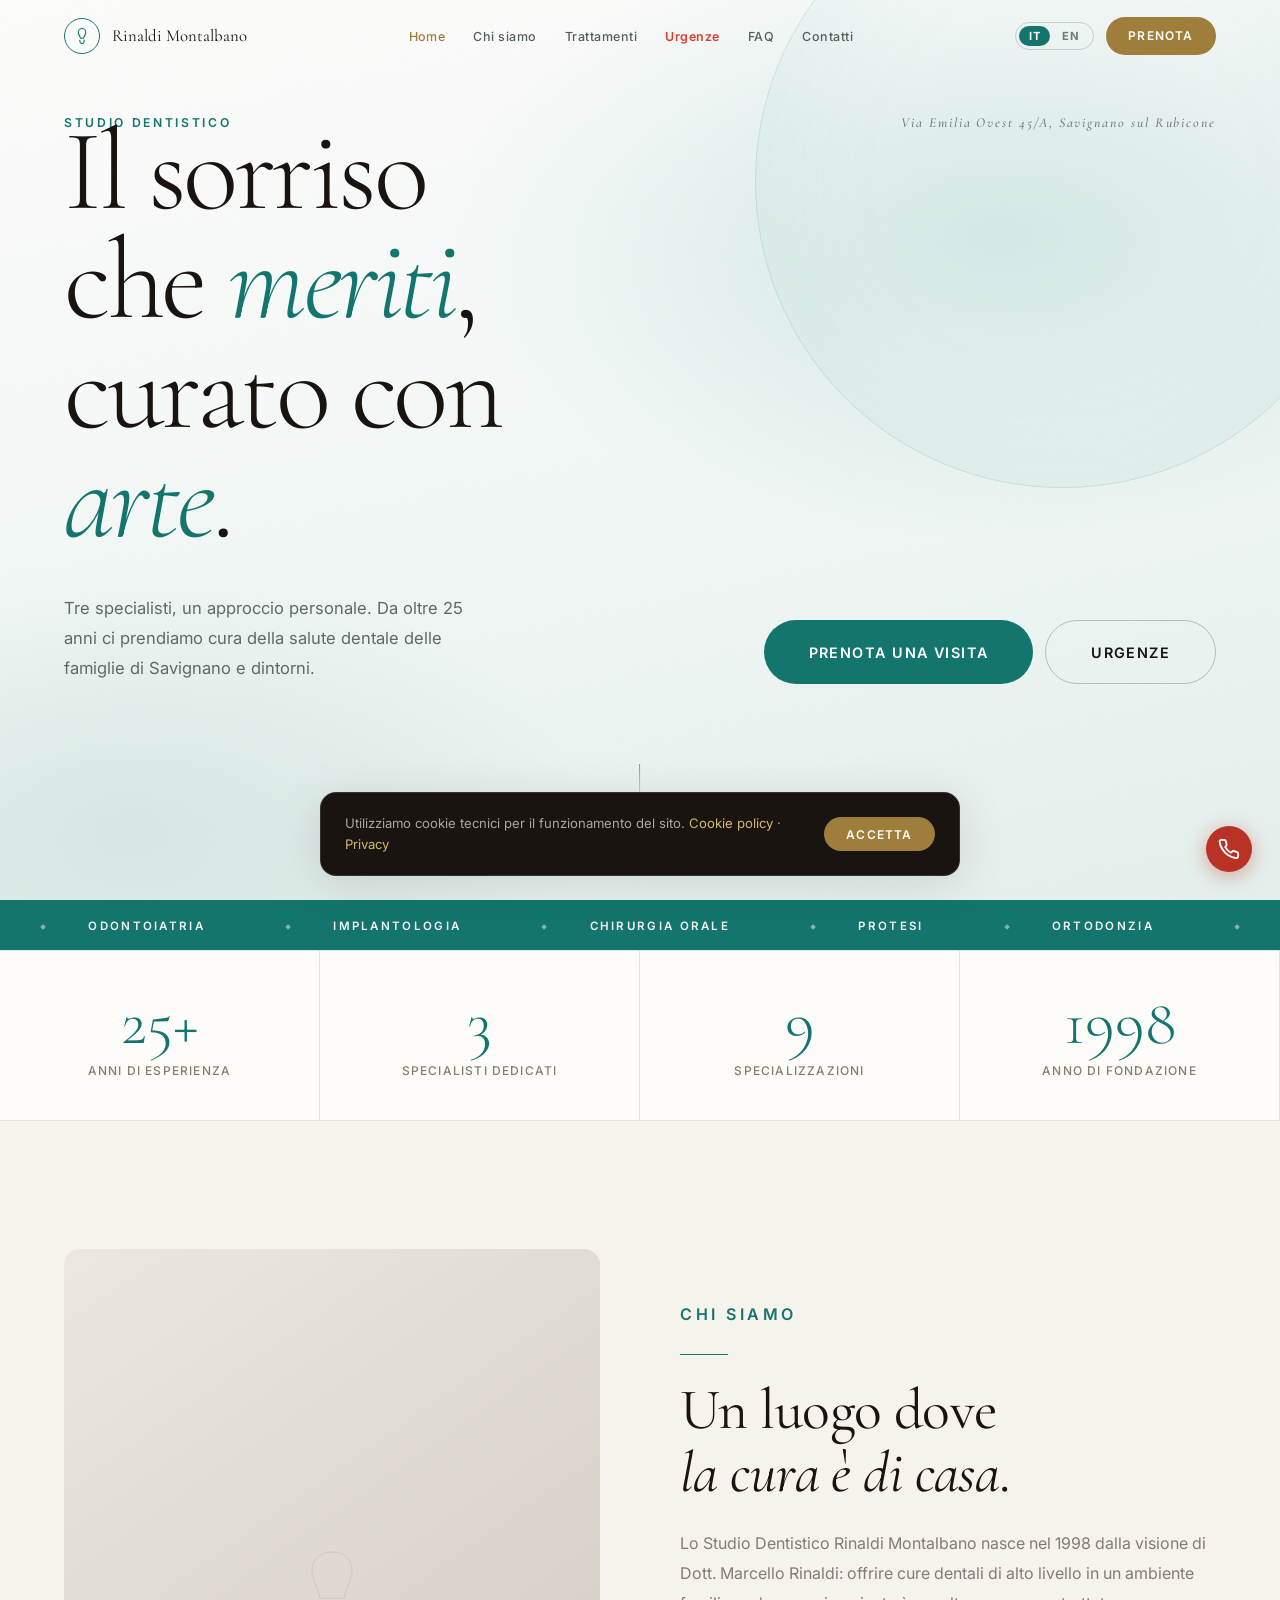
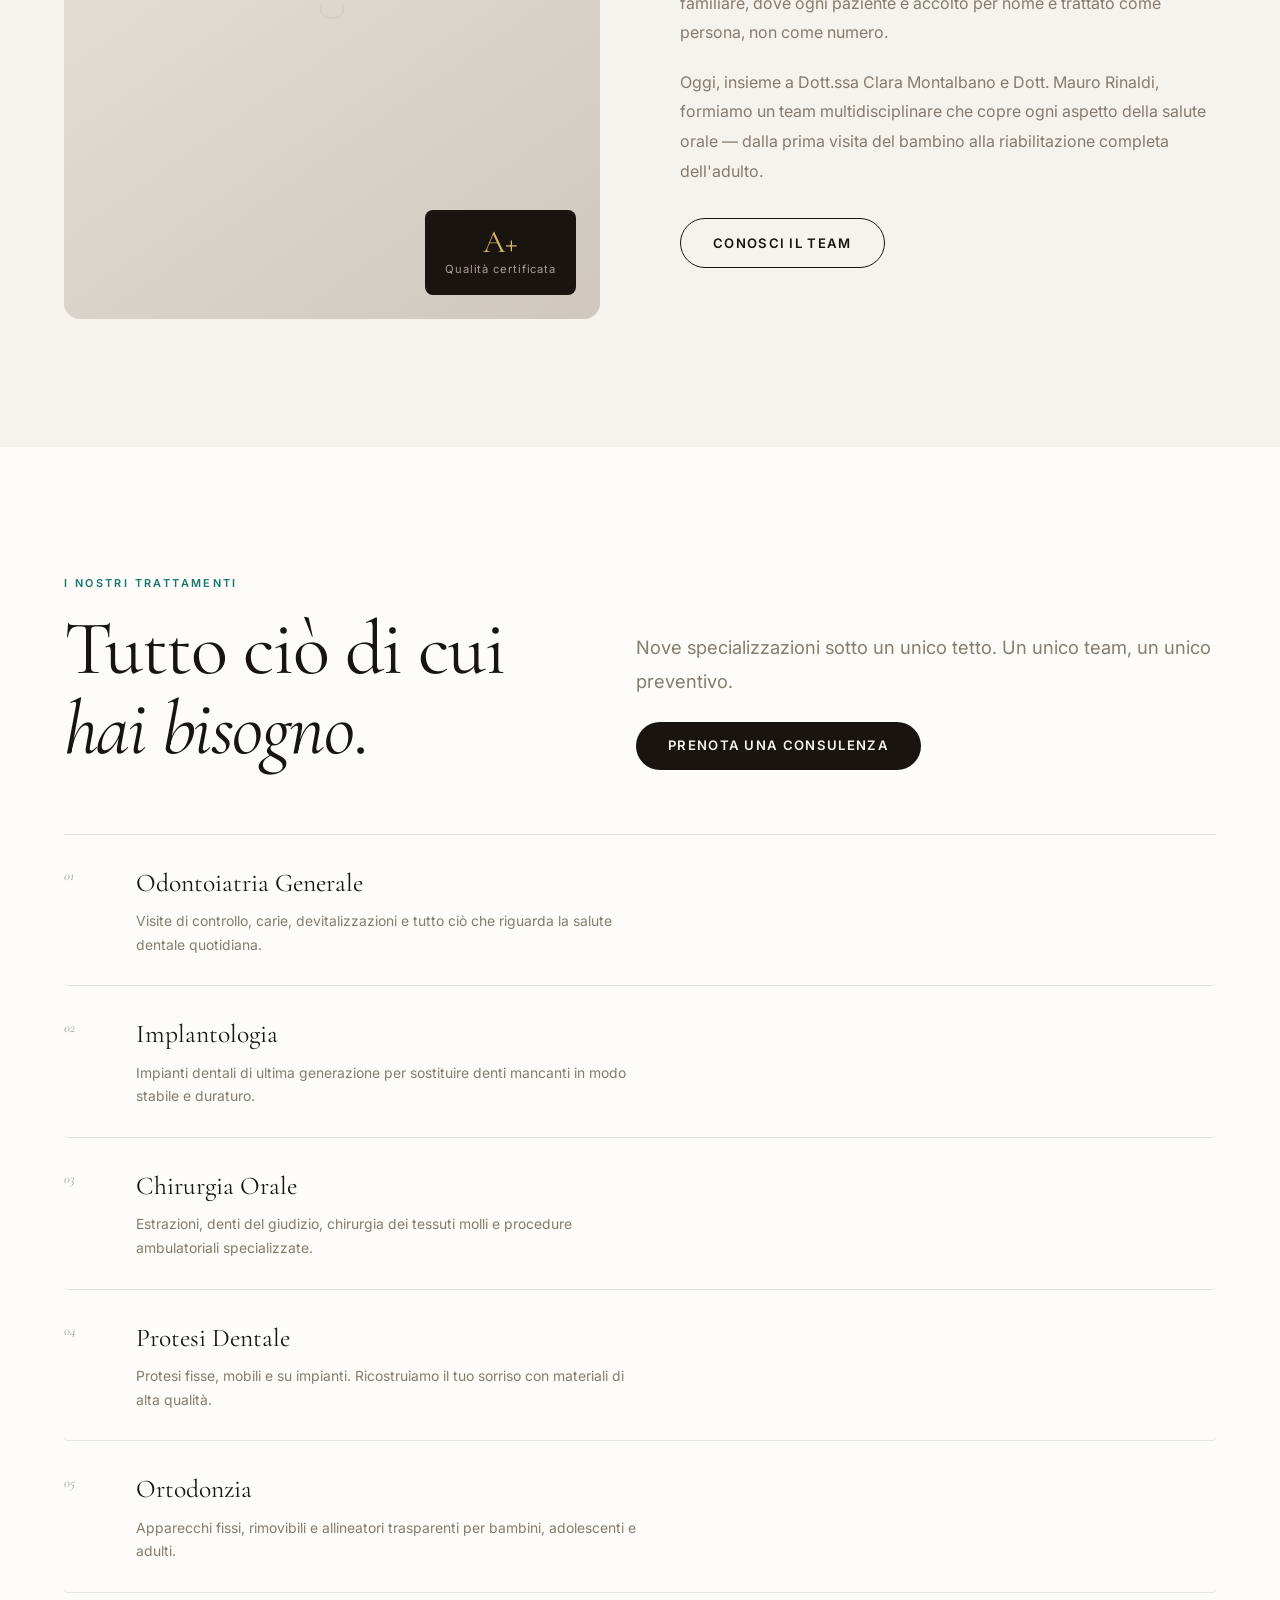
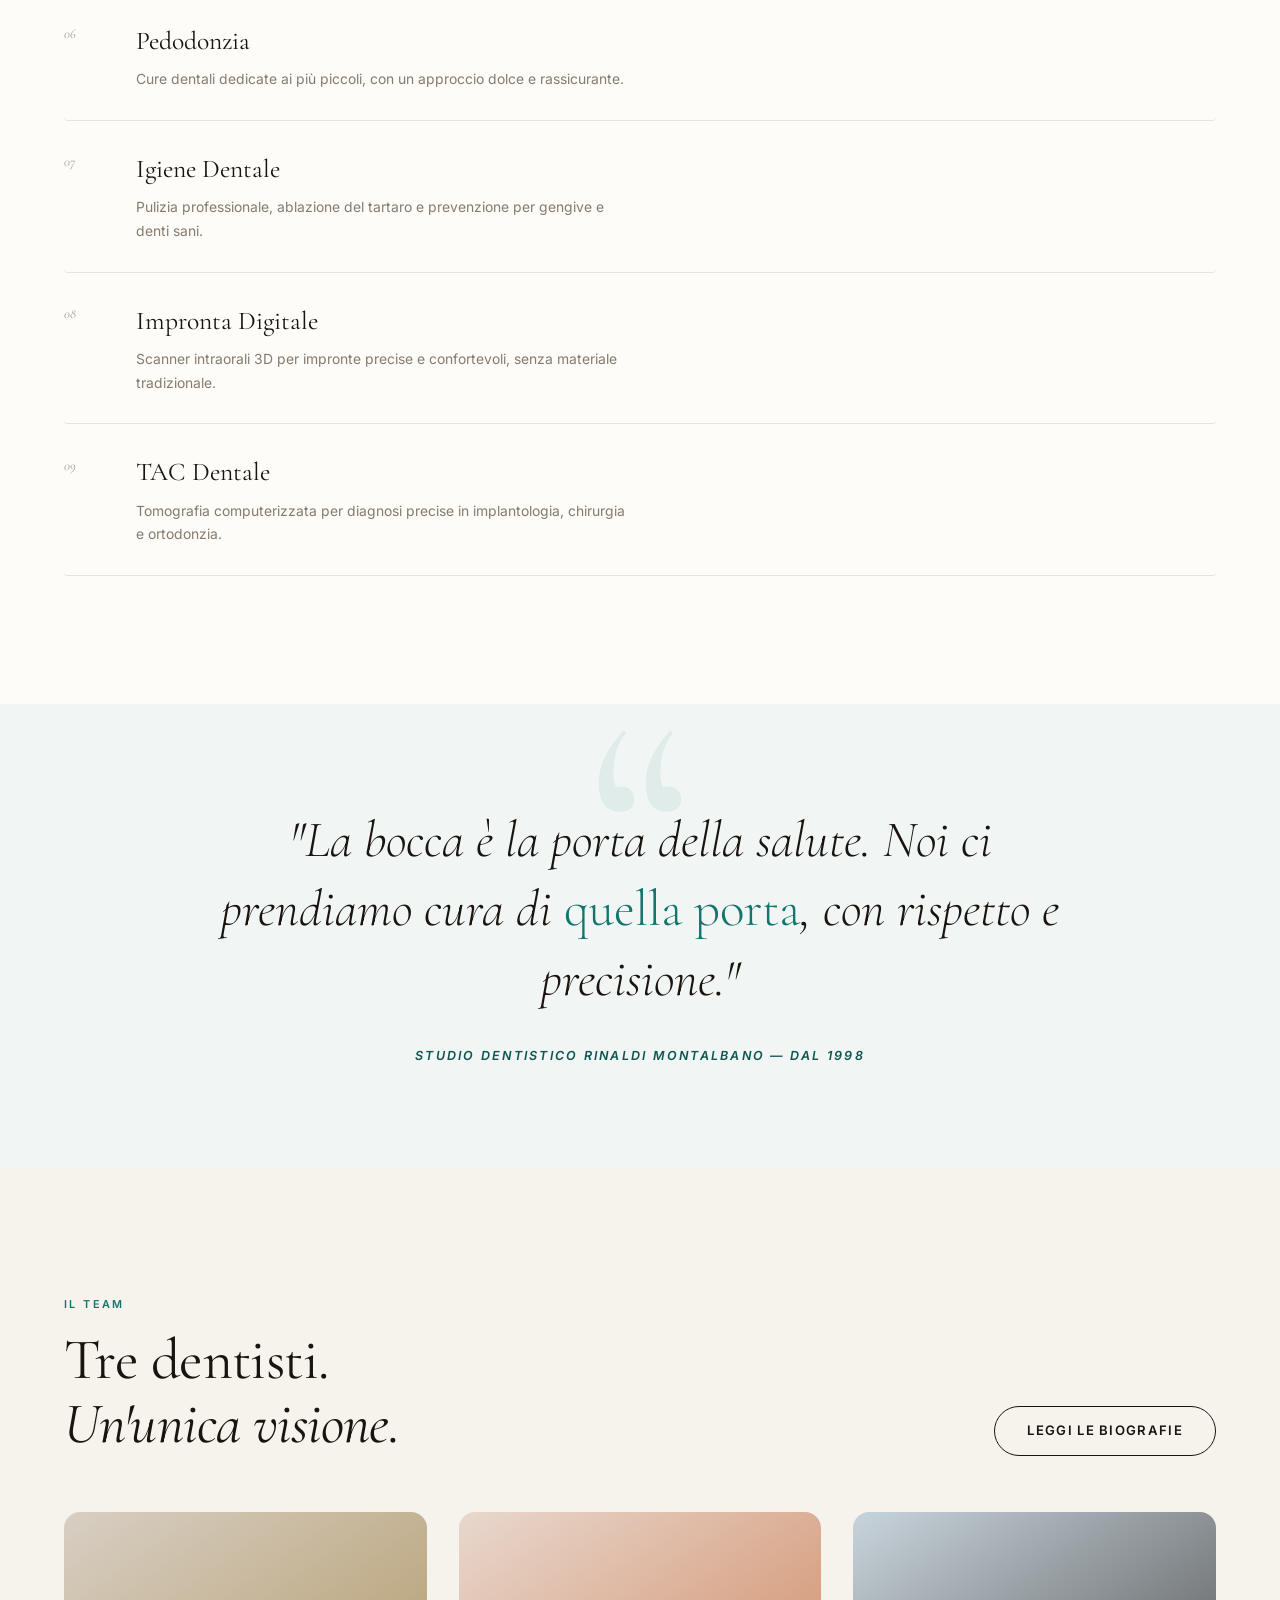
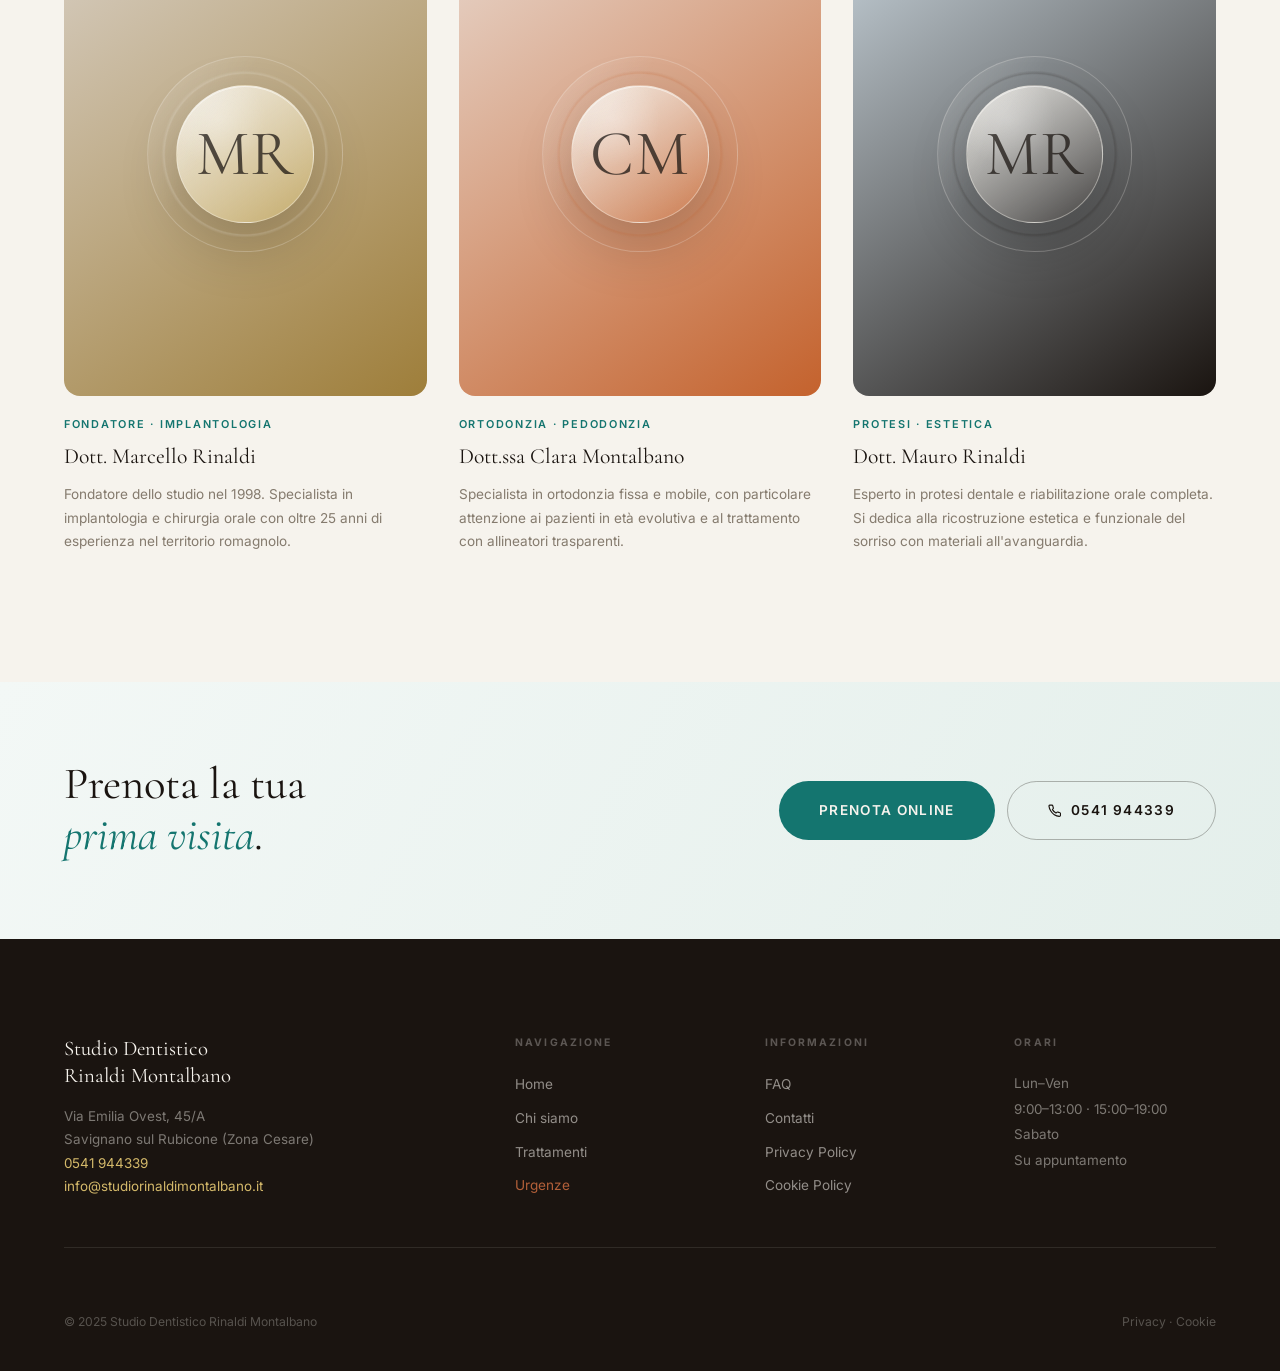
==== commit 993b6328: "Redesign homepage: light, fresh, professional palette - relight the dark/brown hero into an airy ivo" ====
--- a/index.html
+++ b/index.html
@@ -6,28 +6,28 @@
 <title>Studio Dentistico Rinaldi Montalbano — Savignano sul Rubicone</title>
 <meta name="description" content="Studio dentistico a Savignano sul Rubicone. Implantologia, ortodonzia, chirurgia orale, pedodonzia, igiene. Dott. Marcello Rinaldi, Dott.ssa Clara Montalbano, Dott. Mauro Rinaldi."/>
 <meta name="keywords" content="dentista Savignano sul Rubicone, dentista Cesena, implantologia Rubicone, ortodonzia Savignano, studio dentistico"/>
-<link rel="canonical" href="https://totalchi.github.io/RinaldiWebsite/"/>
+<link rel="canonical" href="https://studio-rinaldi-montalbano.vercel.app/"/>
 <link rel="icon" href="favicon.svg" type="image/svg+xml"/>
 <meta property="og:type" content="website"/>
 <meta property="og:site_name" content="Studio Dentistico Rinaldi Montalbano"/>
 <meta property="og:locale" content="it_IT"/>
 <meta property="og:title" content="Studio Dentistico Rinaldi Montalbano — Savignano sul Rubicone"/>
 <meta property="og:description" content="Studio dentistico a Savignano sul Rubicone: implantologia, ortodonzia, chirurgia orale, pedodonzia e igiene. Prenota chiamando lo 0541 944339."/>
-<meta property="og:url" content="https://totalchi.github.io/RinaldiWebsite/"/>
+<meta property="og:url" content="https://studio-rinaldi-montalbano.vercel.app/"/>
 <meta name="twitter:card" content="summary"/>
 <link rel="preconnect" href="https://fonts.googleapis.com"/>
 <link rel="preconnect" href="https://fonts.gstatic.com" crossorigin/>
 <link href="https://fonts.googleapis.com/css2?family=Cormorant+Garamond:ital,wght@0,300;0,400;0,500;0,600;1,300;1,400;1,500;1,600&family=Inter:wght@300;400;500;600;700&display=swap" rel="stylesheet"/>
-<link rel="stylesheet" href="css/style.css"/>
+<link rel="stylesheet" href="css/style.css?v=2"/>
 <script type="application/ld+json">
 {
   "@context": "https://schema.org",
   "@type": "Dentist",
   "name": "Studio Dentistico Rinaldi Montalbano",
-  "url": "https://totalchi.github.io/RinaldiWebsite/",
+  "url": "https://studio-rinaldi-montalbano.vercel.app/",
   "telephone": "+39 0541 944339",
   "email": "info@studiorinaldimontalbano.it",
-  "image": "https://totalchi.github.io/RinaldiWebsite/favicon.svg",
+  "image": "https://studio-rinaldi-montalbano.vercel.app/favicon.svg",
   "priceRange": "€€",
   "address": {
     "@type": "PostalAddress",
@@ -64,7 +64,7 @@
 }
 </script>
 </head>
-<body>
+<body class="page-home">
 
 <!-- NAV -->
 <nav class="nav" id="main-nav">
--- a/css/style.css
+++ b/css/style.css
@@ -26,6 +26,12 @@
   --red:     #B83226;
   --red-2:   #D94030;
   --green:   #2D6B4A;
+  /* Fresh accent — homepage refresh */
+  --teal:      #14756F;
+  --teal-2:    #1C928B;
+  --teal-deep: #0E5650;
+  --mint:      #E7F1EE;
+  --mint-2:    #F1F6F4;
 
   /* Semantic */
   --bg:      var(--cream);
@@ -1451,3 +1457,80 @@
 .bg-warm  { background: var(--warm); }
 .bg-deep  { background: var(--deep); }
 .bg-paper { background: var(--paper); }
+
+/* ══════════════════════════════════════
+   HOMEPAGE REFRESH — light, fresh, professional (2026-05-29)
+   Scoped to body.page-home so the inner pages stay untouched.
+   Replaces the dark/brown hero + gold blocks with an airy
+   ivory→mint palette and a calm teal accent.
+══════════════════════════════════════ */
+
+/* ── Hero: dark slab → light & airy ── */
+.page-home .hero {
+  background: linear-gradient(168deg, #FDFCFB 0%, #F3F8F6 46%, #E4EFEB 100%);
+}
+.page-home .hero-bg {
+  background:
+    radial-gradient(ellipse 70% 55% at 78% 26%, rgba(28,146,139,0.16) 0%, transparent 62%),
+    radial-gradient(ellipse 60% 50% at 10% 92%, rgba(20,117,111,0.10) 0%, transparent 60%);
+}
+.page-home .hero-bg::after { opacity: 0.022; }   /* keep grain a whisper on light */
+.page-home .hero::before {                        /* soft decorative arc, top-right */
+  content: '';
+  position: absolute;
+  top: -14%; right: -7%;
+  width: min(48vw, 640px); aspect-ratio: 1;
+  border-radius: 50%;
+  border: 1px solid rgba(20,117,111,0.16);
+  box-shadow: inset 0 0 140px rgba(28,146,139,0.07);
+  pointer-events: none;
+  z-index: 1;
+}
+.page-home .hero-title { color: var(--deep); }
+.page-home .hero-title .italic { color: var(--teal); }
+.page-home .hero-sub { color: #5C6B66; }
+.page-home .hero-eyebrow-bar .eyebrow { color: var(--teal); }
+.page-home .hero-eyebrow-bar .hero-location { color: #6E7A75; text-shadow: none; }
+.page-home .hero-scroll-line { background: linear-gradient(to bottom, rgba(20,117,111,0.6), transparent); }
+.page-home .hero-scroll span { color: rgba(23,48,44,0.42); }
+
+/* Hero buttons re-tuned for a light background */
+.page-home .hero .btn-gold { background: var(--teal); color: #fff; }
+.page-home .hero .btn-gold:hover { background: var(--teal-deep); box-shadow: 0 10px 28px rgba(20,117,111,0.30); }
+.page-home .hero .btn-outline-light { border-color: rgba(23,48,44,0.26); color: var(--deep); }
+.page-home .hero .btn-outline-light:hover { background: rgba(20,117,111,0.07); border-color: var(--teal); color: var(--teal-deep); }
+
+/* ── Nav over the now-light hero (before scroll) ── */
+.page-home .nav:not(.scrolled) .nav-logo-text { color: var(--deep); }
+.page-home .nav:not(.scrolled) .nav-logo-mark { border-color: var(--teal); }
+.page-home .nav:not(.scrolled) .nav-logo-mark svg { color: var(--teal); }
+.page-home .nav:not(.scrolled) .nav-links a { color: #50605B; }
+.page-home .nav:not(.scrolled) .nav-links a:hover { color: var(--deep); background: rgba(20,117,111,0.07); }
+.page-home .nav:not(.scrolled) .nav-lang { border-color: rgba(23,48,44,0.18); }
+.page-home .nav:not(.scrolled) .nav-lang button { color: #6E7A75; }
+.page-home .nav:not(.scrolled) .nav-lang button.is-active { background: var(--teal); color: #fff !important; box-shadow: none; }
+.page-home .nav:not(.scrolled) .nav-burger span { background: var(--deep); }
+
+/* ── Accents: gold → teal across the homepage ── */
+.page-home .eyebrow { color: var(--teal); }
+.page-home .divider { background: var(--teal); }
+.page-home .stat-num { color: var(--teal); }
+.page-home .team-tag { color: var(--teal); }
+.page-home .svc-row:hover .svc-content h3 { color: var(--teal); }
+
+/* ── Marquee: solid brown-gold → clean teal band ── */
+.page-home .marquee-strip { background: var(--teal); }
+
+/* ── Pull-quote: dark slab → soft light panel ── */
+.page-home .pull-quote { background: var(--mint-2); }
+.page-home .pull-quote::before { color: rgba(20,117,111,0.08); }
+.page-home .pull-quote blockquote { color: var(--deep); }
+.page-home .pull-quote blockquote em { color: var(--teal); }
+.page-home .pull-quote cite { color: var(--teal-deep); }
+
+/* ── CTA band: solid gold → light gradient, dark text ── */
+.page-home .cta-band { background: linear-gradient(120deg, #F3F8F6 0%, #E4EFEB 100%); }
+.page-home .cta-band h2 { color: var(--deep); }
+.page-home .cta-band h2 em { color: var(--teal); }
+.page-home .cta-band .btn-dark { background: var(--teal); }
+.page-home .cta-band .btn-dark:hover { background: var(--teal-deep); }
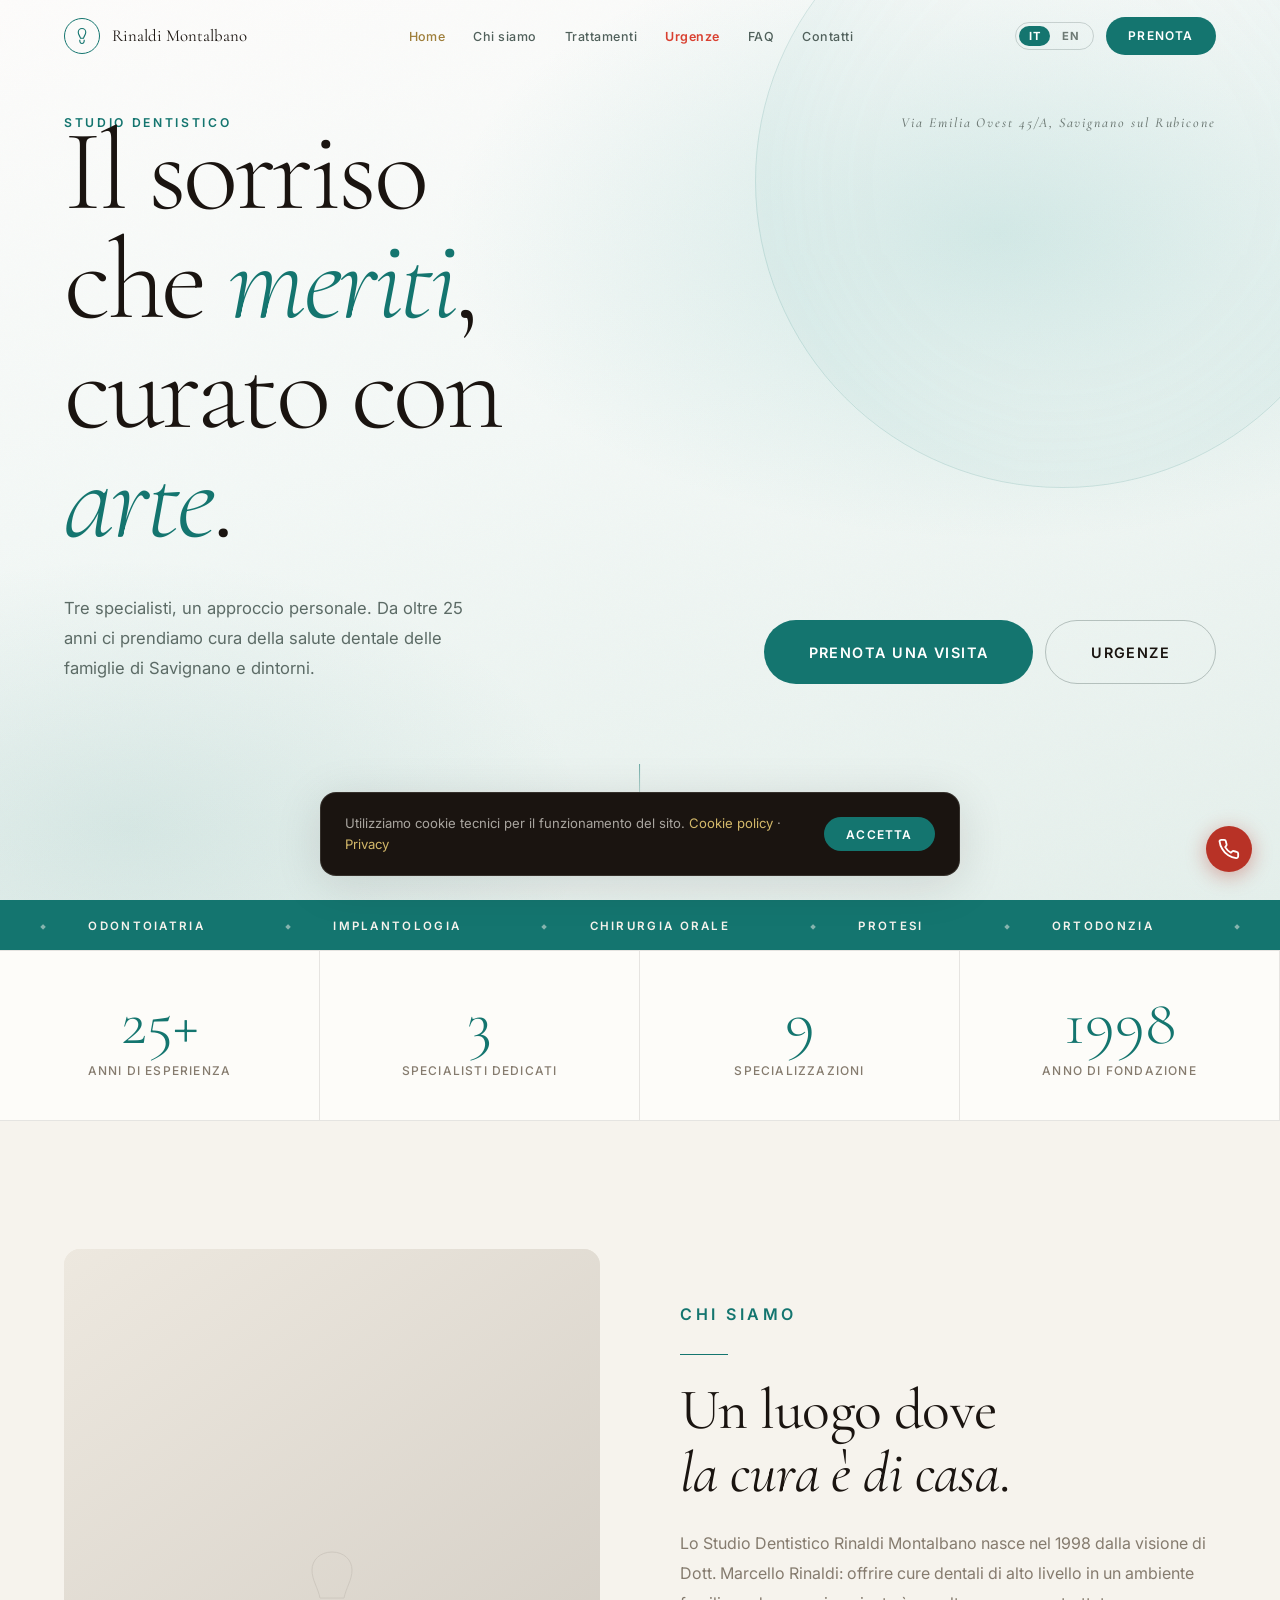
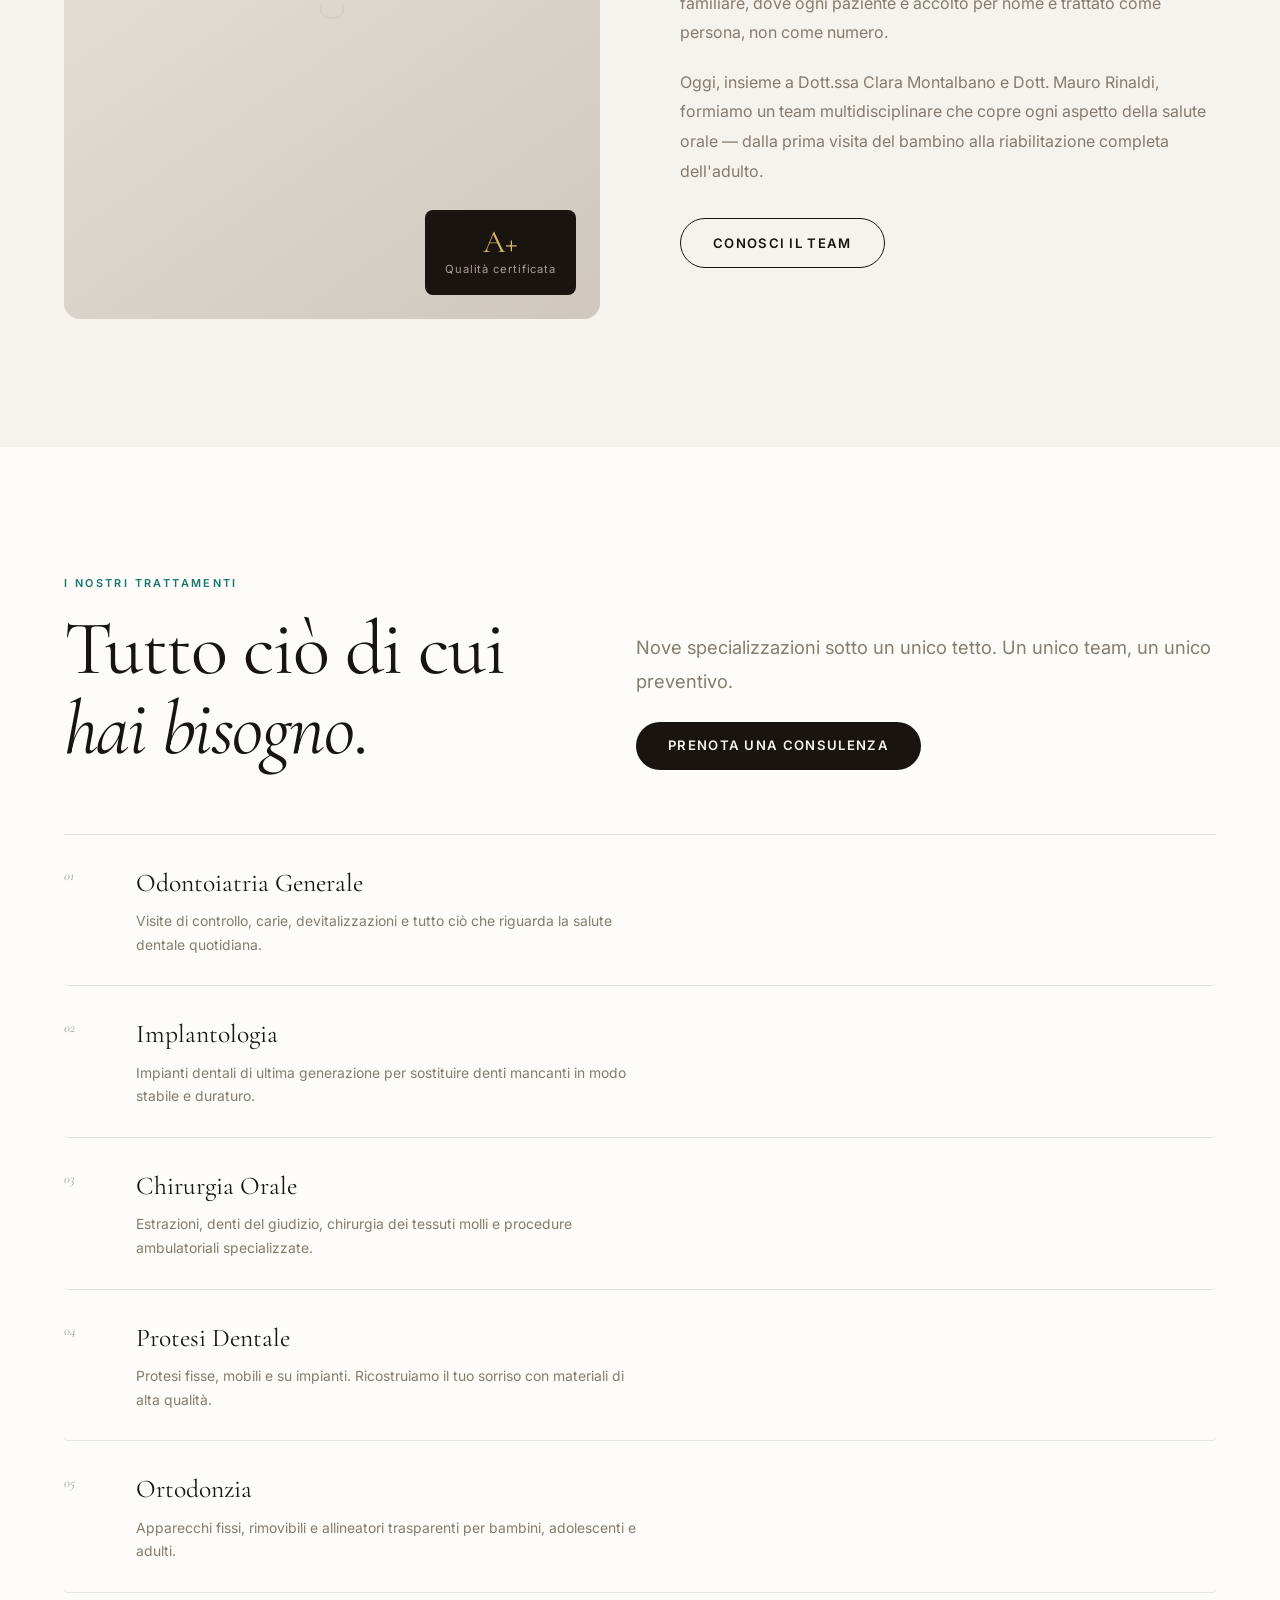
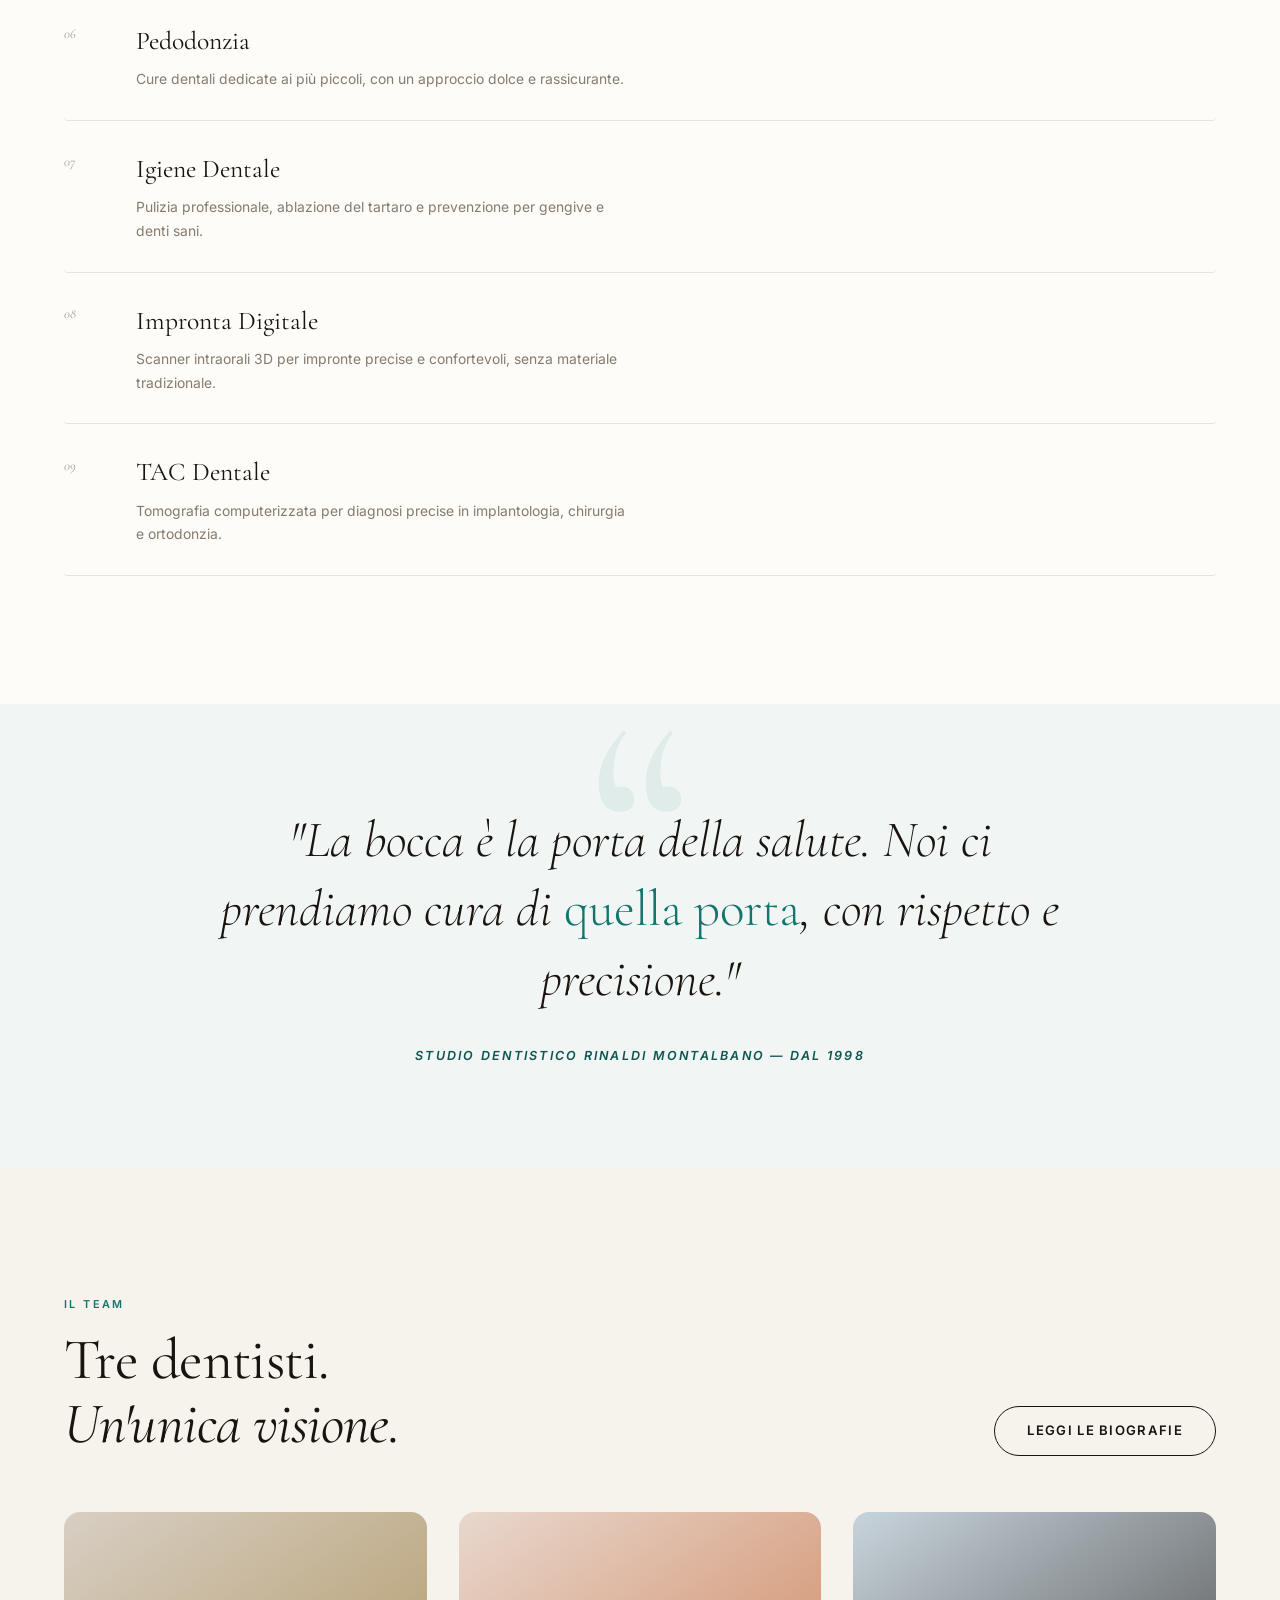
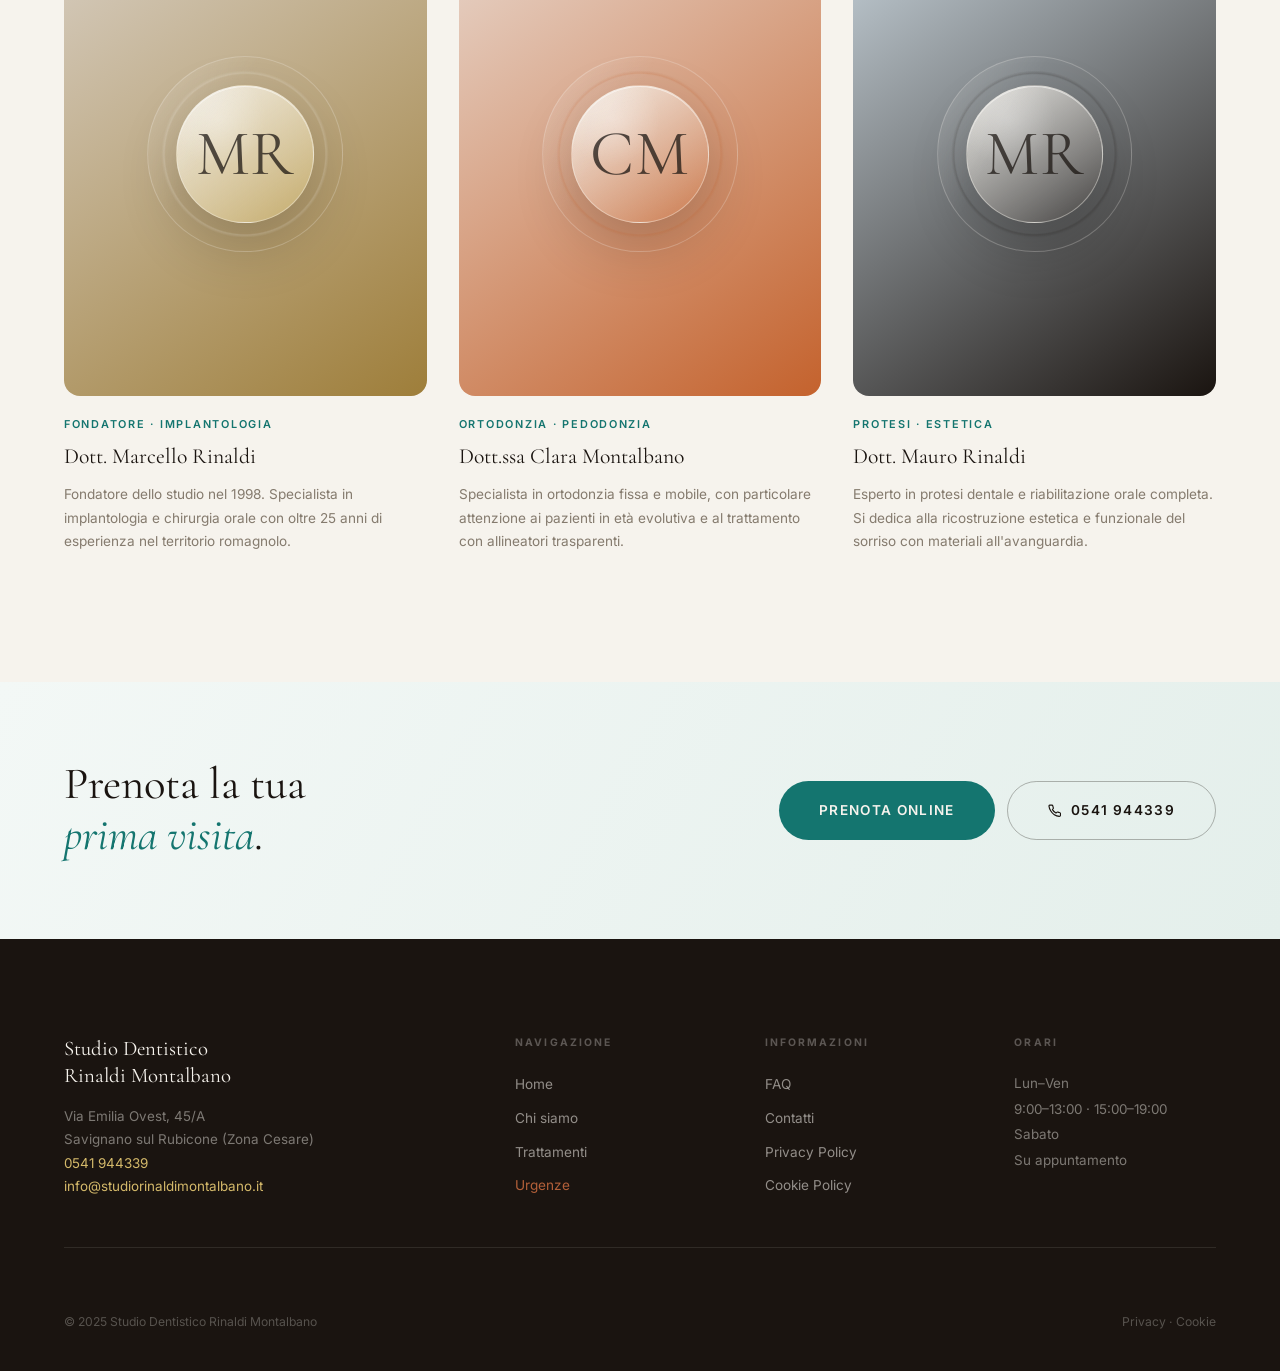
==== commit fd893fab: "Homepage polish: nav CTA + cookie button gold -> teal (cache-bust v3)" ====
--- a/index.html
+++ b/index.html
@@ -18,7 +18,7 @@
 <link rel="preconnect" href="https://fonts.googleapis.com"/>
 <link rel="preconnect" href="https://fonts.gstatic.com" crossorigin/>
 <link href="https://fonts.googleapis.com/css2?family=Cormorant+Garamond:ital,wght@0,300;0,400;0,500;0,600;1,300;1,400;1,500;1,600&family=Inter:wght@300;400;500;600;700&display=swap" rel="stylesheet"/>
-<link rel="stylesheet" href="css/style.css?v=2"/>
+<link rel="stylesheet" href="css/style.css?v=3"/>
 <script type="application/ld+json">
 {
   "@context": "https://schema.org",
--- a/css/style.css
+++ b/css/style.css
@@ -1534,3 +1534,10 @@
 .page-home .cta-band h2 em { color: var(--teal); }
 .page-home .cta-band .btn-dark { background: var(--teal); }
 .page-home .cta-band .btn-dark:hover { background: var(--teal-deep); }
+
+/* ── Remaining gold buttons → teal for a cohesive homepage ── */
+.page-home .nav-cta-btn { background: var(--teal); color: #fff; }
+.page-home .nav-cta-btn:hover { background: var(--teal-deep); box-shadow: 0 8px 24px rgba(20,117,111,0.30); }
+.page-home .mob-drawer .btn-gold { background: var(--teal); color: #fff; }
+.page-home .cookie-bar .btn-gold { background: var(--teal); color: #fff; }
+.page-home .cookie-bar .btn-gold:hover { background: var(--teal-deep); }
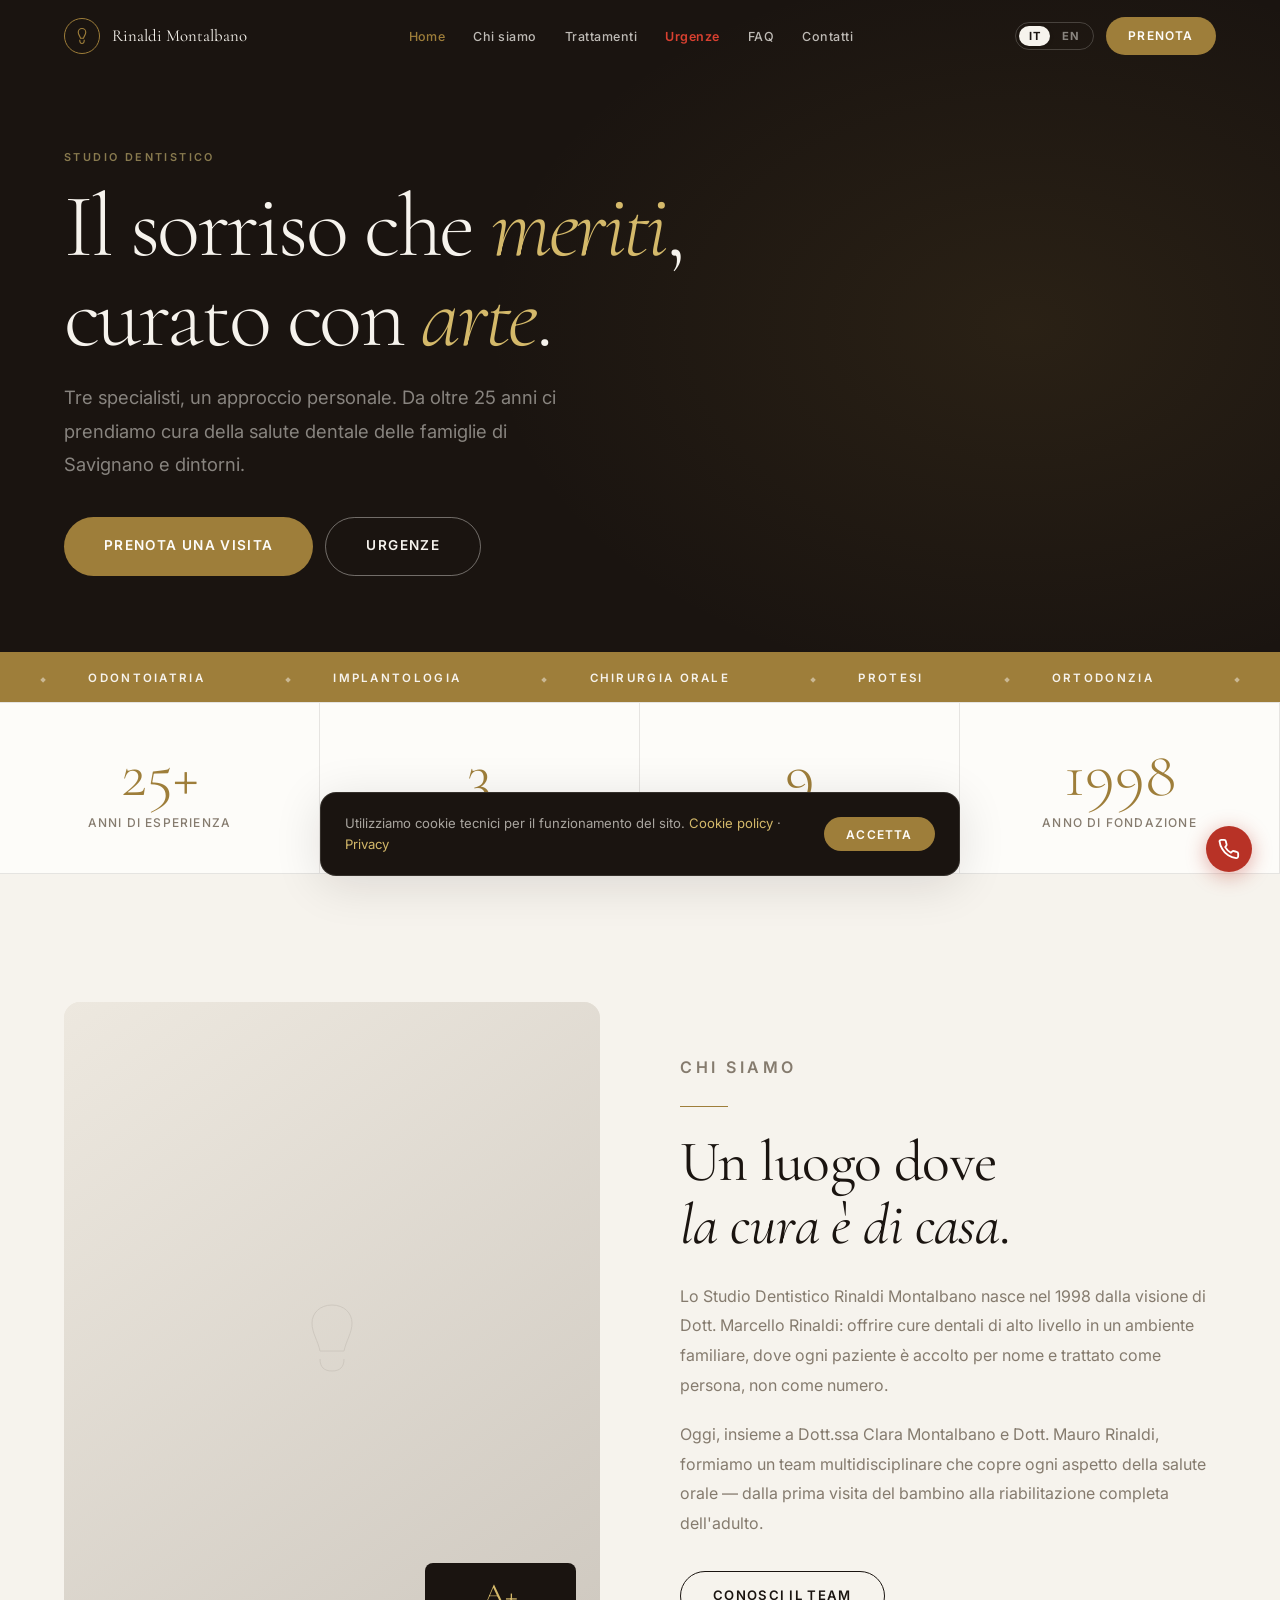
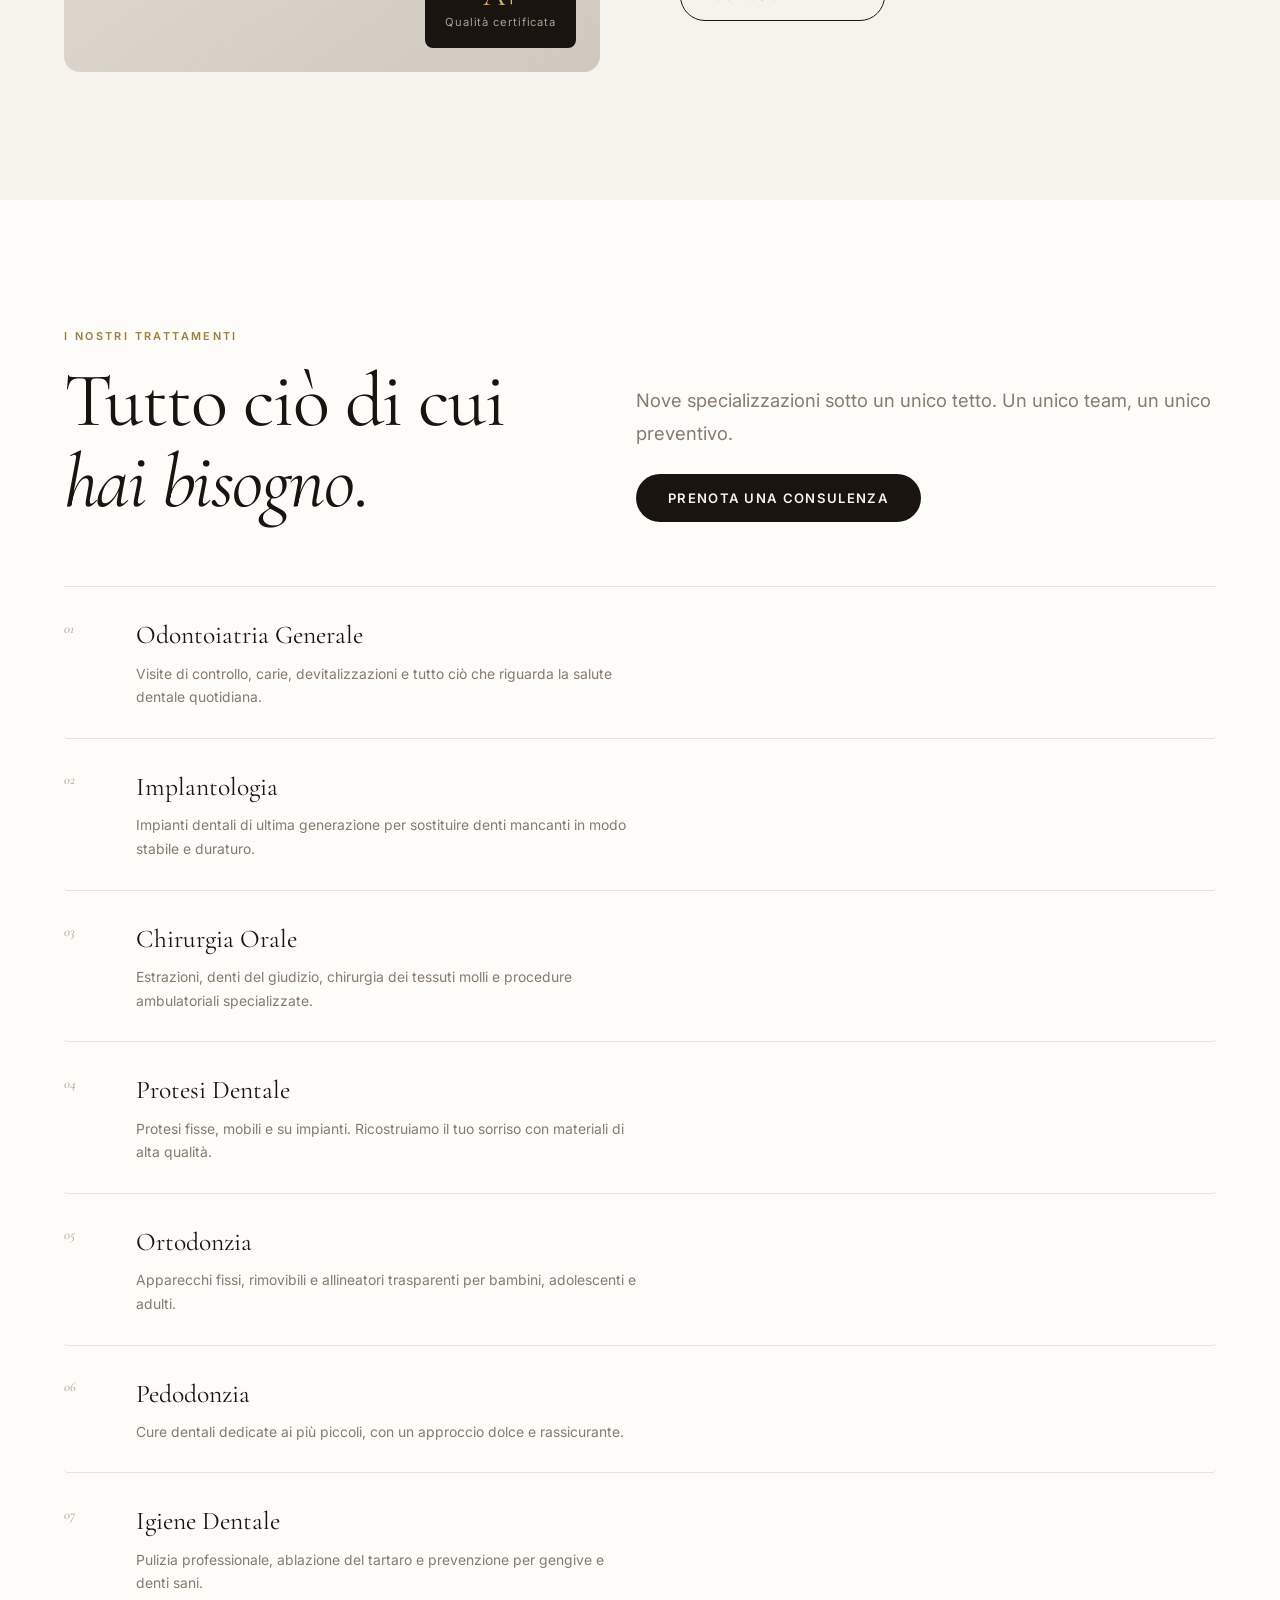
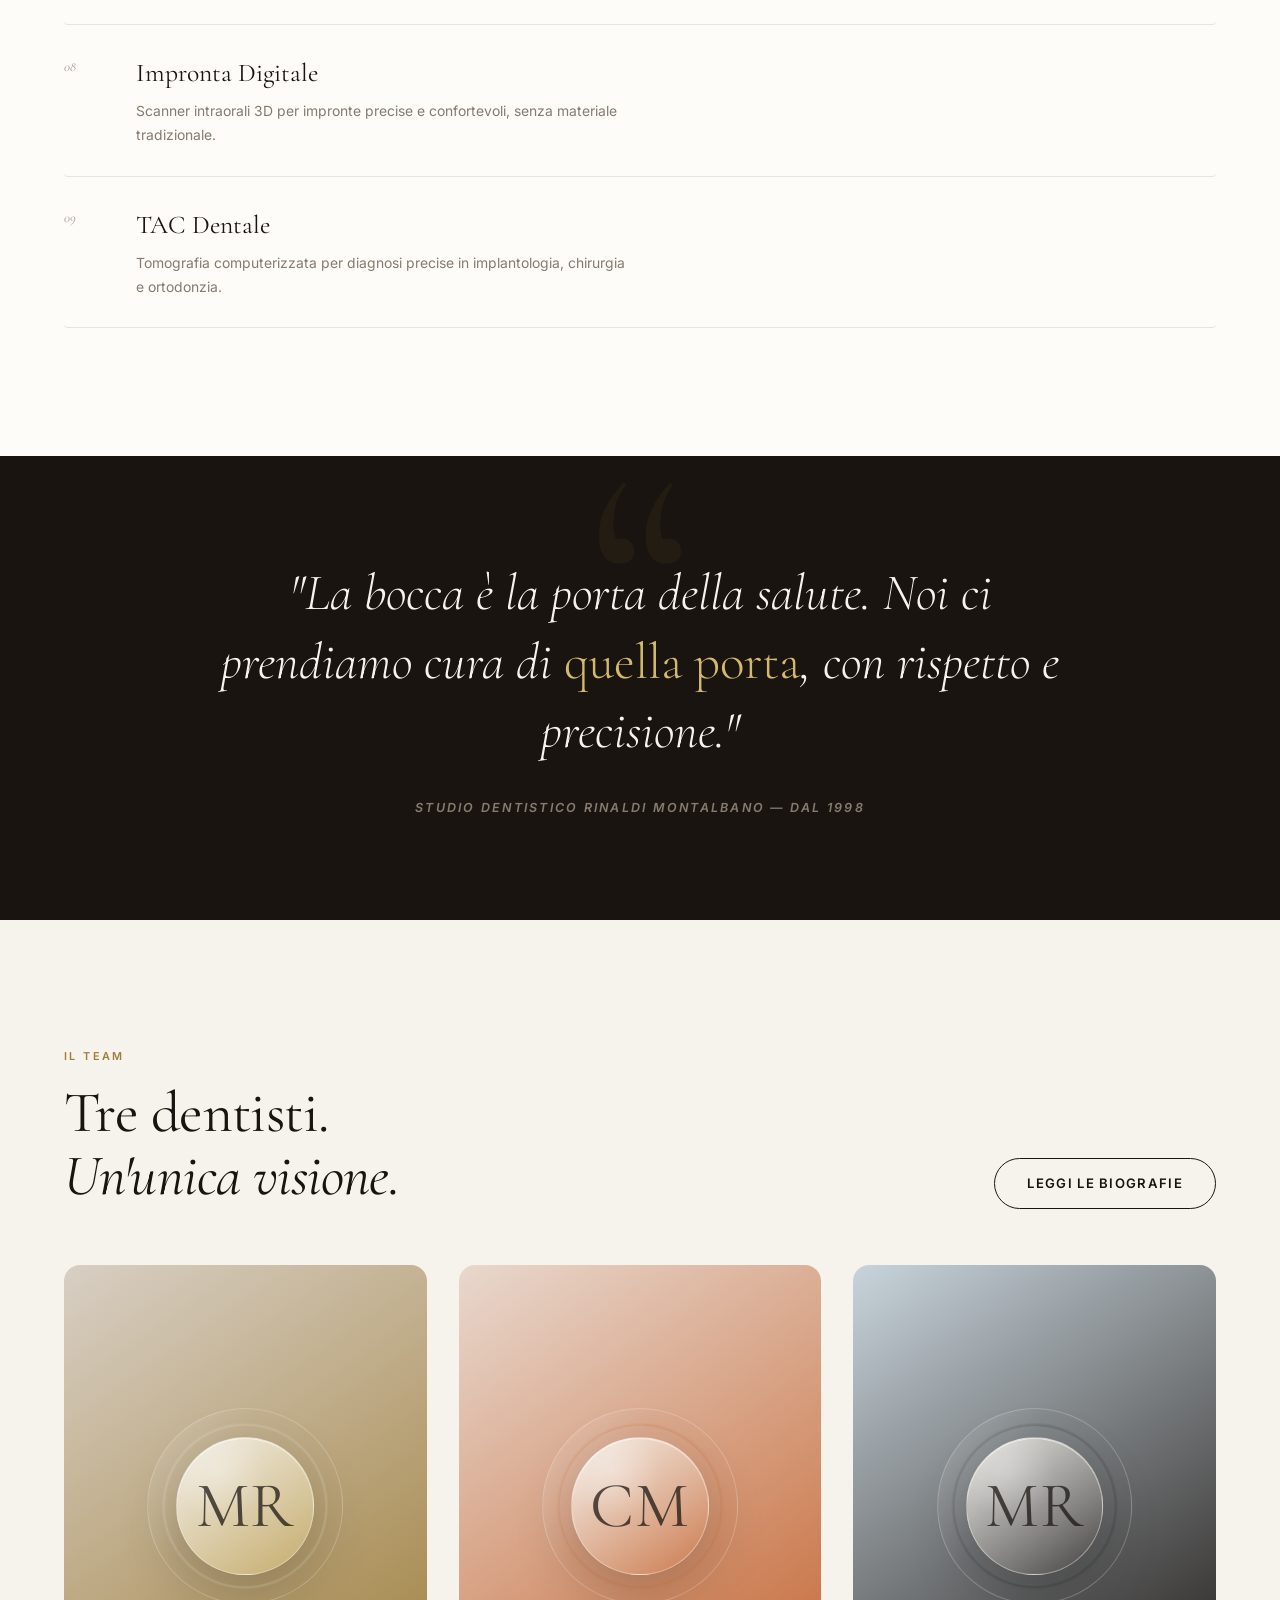
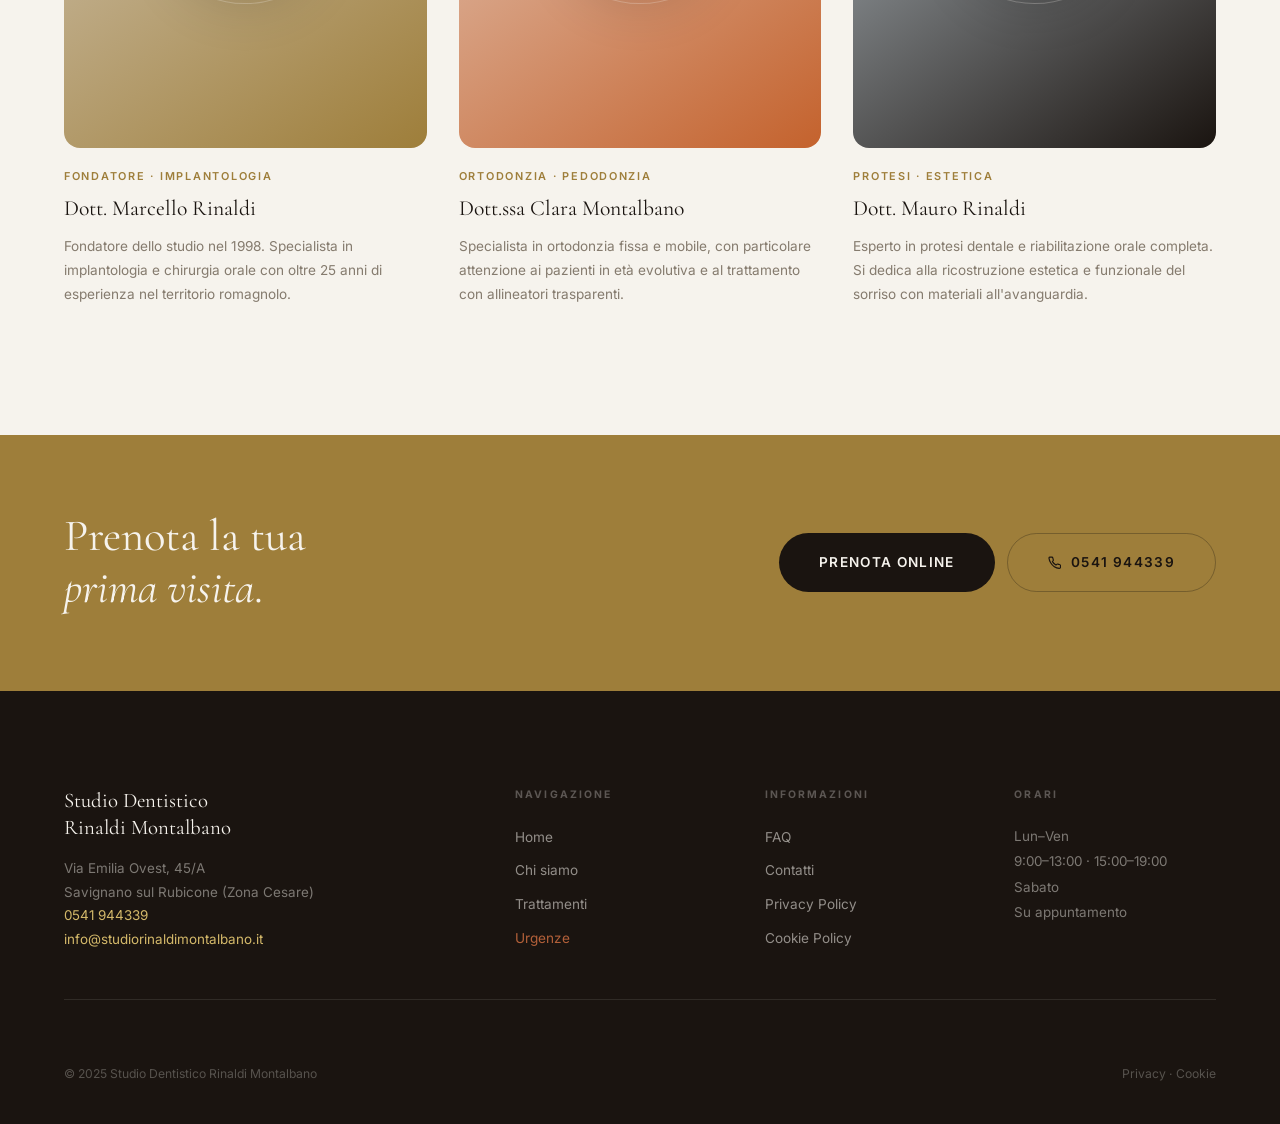
==== commit b7dcef59: "Rework homepage to match inner pages: compact dark gold header - revert the light teal homepage rede" ====
--- a/index.html
+++ b/index.html
@@ -18,7 +18,7 @@
 <link rel="preconnect" href="https://fonts.googleapis.com"/>
 <link rel="preconnect" href="https://fonts.gstatic.com" crossorigin/>
 <link href="https://fonts.googleapis.com/css2?family=Cormorant+Garamond:ital,wght@0,300;0,400;0,500;0,600;1,300;1,400;1,500;1,600&family=Inter:wght@300;400;500;600;700&display=swap" rel="stylesheet"/>
-<link rel="stylesheet" href="css/style.css?v=3"/>
+<link rel="stylesheet" href="css/style.css?v=4"/>
 <script type="application/ld+json">
 {
   "@context": "https://schema.org",
@@ -64,7 +64,7 @@
 }
 </script>
 </head>
-<body class="page-home">
+<body>
 
 <!-- NAV -->
 <nav class="nav" id="main-nav">
@@ -126,32 +126,17 @@
 </div>
 
 <!-- HERO -->
-<section class="hero">
-  <div class="hero-bg"></div>
-  <div class="hero-eyebrow-bar">
-    <span class="eyebrow" data-i18n="hero.eyebrow">Studio Dentistico</span>
-    <span class="hero-location">Via Emilia Ovest 45/A, Savignano sul Rubicone</span>
-  </div>
-  <div class="hero-body">
-    <h1 class="hero-title reveal" data-i18n-html="hero.title">
-      Il sorriso<br>
-      che <span class="italic">meriti</span>,<br>
-      curato con<br>
-      <span class="italic">arte</span>.
-    </h1>
-    <div class="hero-bottom">
-      <p class="hero-sub reveal reveal-delay-1" data-i18n="hero.sub">Tre specialisti, un approccio personale. Da oltre 25 anni ci prendiamo cura della salute dentale delle famiglie di Savignano e dintorni.</p>
-      <div class="hero-actions reveal reveal-delay-2">
-        <a href="contatti.html" class="btn btn-gold btn-lg" data-i18n="hero.cta1">Prenota una visita</a>
-        <a href="urgenze.html" class="btn btn-outline-light btn-lg" data-i18n="hero.cta2">Urgenze</a>
-      </div>
-    </div>
-  </div>
-  <div class="hero-scroll" aria-hidden="true">
-    <div class="hero-scroll-line"></div>
-    <span>Scopri</span>
-  </div>
-</section>
+<div class="page-hero home-hero">
+  <div class="page-hero-inner">
+    <span class="eyebrow reveal" data-i18n="hero.eyebrow">Studio Dentistico</span>
+    <h1 class="reveal reveal-delay-1" data-i18n-html="hero.title">Il sorriso che <em>meriti</em>,<br>curato con <em>arte</em>.</h1>
+    <p class="lead reveal reveal-delay-2" data-i18n="hero.sub">Tre specialisti, un approccio personale. Da oltre 25 anni ci prendiamo cura della salute dentale delle famiglie di Savignano e dintorni.</p>
+    <div class="hero-actions reveal reveal-delay-3" style="margin-top:2.25rem">
+      <a href="contatti.html" class="btn btn-gold btn-lg" data-i18n="hero.cta1">Prenota una visita</a>
+      <a href="urgenze.html" class="btn btn-outline-light btn-lg" data-i18n="hero.cta2">Urgenze</a>
+    </div>
+  </div>
+</div>
 
 <!-- MARQUEE -->
 <div class="marquee-strip" aria-hidden="true">
--- a/css/style.css
+++ b/css/style.css
@@ -26,12 +26,6 @@
   --red:     #B83226;
   --red-2:   #D94030;
   --green:   #2D6B4A;
-  /* Fresh accent — homepage refresh */
-  --teal:      #14756F;
-  --teal-2:    #1C928B;
-  --teal-deep: #0E5650;
-  --mint:      #E7F1EE;
-  --mint-2:    #F1F6F4;
 
   /* Semantic */
   --bg:      var(--cream);
@@ -1457,87 +1451,3 @@
 .bg-warm  { background: var(--warm); }
 .bg-deep  { background: var(--deep); }
 .bg-paper { background: var(--paper); }
-
-/* ══════════════════════════════════════
-   HOMEPAGE REFRESH — light, fresh, professional (2026-05-29)
-   Scoped to body.page-home so the inner pages stay untouched.
-   Replaces the dark/brown hero + gold blocks with an airy
-   ivory→mint palette and a calm teal accent.
-══════════════════════════════════════ */
-
-/* ── Hero: dark slab → light & airy ── */
-.page-home .hero {
-  background: linear-gradient(168deg, #FDFCFB 0%, #F3F8F6 46%, #E4EFEB 100%);
-}
-.page-home .hero-bg {
-  background:
-    radial-gradient(ellipse 70% 55% at 78% 26%, rgba(28,146,139,0.16) 0%, transparent 62%),
-    radial-gradient(ellipse 60% 50% at 10% 92%, rgba(20,117,111,0.10) 0%, transparent 60%);
-}
-.page-home .hero-bg::after { opacity: 0.022; }   /* keep grain a whisper on light */
-.page-home .hero::before {                        /* soft decorative arc, top-right */
-  content: '';
-  position: absolute;
-  top: -14%; right: -7%;
-  width: min(48vw, 640px); aspect-ratio: 1;
-  border-radius: 50%;
-  border: 1px solid rgba(20,117,111,0.16);
-  box-shadow: inset 0 0 140px rgba(28,146,139,0.07);
-  pointer-events: none;
-  z-index: 1;
-}
-.page-home .hero-title { color: var(--deep); }
-.page-home .hero-title .italic { color: var(--teal); }
-.page-home .hero-sub { color: #5C6B66; }
-.page-home .hero-eyebrow-bar .eyebrow { color: var(--teal); }
-.page-home .hero-eyebrow-bar .hero-location { color: #6E7A75; text-shadow: none; }
-.page-home .hero-scroll-line { background: linear-gradient(to bottom, rgba(20,117,111,0.6), transparent); }
-.page-home .hero-scroll span { color: rgba(23,48,44,0.42); }
-
-/* Hero buttons re-tuned for a light background */
-.page-home .hero .btn-gold { background: var(--teal); color: #fff; }
-.page-home .hero .btn-gold:hover { background: var(--teal-deep); box-shadow: 0 10px 28px rgba(20,117,111,0.30); }
-.page-home .hero .btn-outline-light { border-color: rgba(23,48,44,0.26); color: var(--deep); }
-.page-home .hero .btn-outline-light:hover { background: rgba(20,117,111,0.07); border-color: var(--teal); color: var(--teal-deep); }
-
-/* ── Nav over the now-light hero (before scroll) ── */
-.page-home .nav:not(.scrolled) .nav-logo-text { color: var(--deep); }
-.page-home .nav:not(.scrolled) .nav-logo-mark { border-color: var(--teal); }
-.page-home .nav:not(.scrolled) .nav-logo-mark svg { color: var(--teal); }
-.page-home .nav:not(.scrolled) .nav-links a { color: #50605B; }
-.page-home .nav:not(.scrolled) .nav-links a:hover { color: var(--deep); background: rgba(20,117,111,0.07); }
-.page-home .nav:not(.scrolled) .nav-lang { border-color: rgba(23,48,44,0.18); }
-.page-home .nav:not(.scrolled) .nav-lang button { color: #6E7A75; }
-.page-home .nav:not(.scrolled) .nav-lang button.is-active { background: var(--teal); color: #fff !important; box-shadow: none; }
-.page-home .nav:not(.scrolled) .nav-burger span { background: var(--deep); }
-
-/* ── Accents: gold → teal across the homepage ── */
-.page-home .eyebrow { color: var(--teal); }
-.page-home .divider { background: var(--teal); }
-.page-home .stat-num { color: var(--teal); }
-.page-home .team-tag { color: var(--teal); }
-.page-home .svc-row:hover .svc-content h3 { color: var(--teal); }
-
-/* ── Marquee: solid brown-gold → clean teal band ── */
-.page-home .marquee-strip { background: var(--teal); }
-
-/* ── Pull-quote: dark slab → soft light panel ── */
-.page-home .pull-quote { background: var(--mint-2); }
-.page-home .pull-quote::before { color: rgba(20,117,111,0.08); }
-.page-home .pull-quote blockquote { color: var(--deep); }
-.page-home .pull-quote blockquote em { color: var(--teal); }
-.page-home .pull-quote cite { color: var(--teal-deep); }
-
-/* ── CTA band: solid gold → light gradient, dark text ── */
-.page-home .cta-band { background: linear-gradient(120deg, #F3F8F6 0%, #E4EFEB 100%); }
-.page-home .cta-band h2 { color: var(--deep); }
-.page-home .cta-band h2 em { color: var(--teal); }
-.page-home .cta-band .btn-dark { background: var(--teal); }
-.page-home .cta-band .btn-dark:hover { background: var(--teal-deep); }
-
-/* ── Remaining gold buttons → teal for a cohesive homepage ── */
-.page-home .nav-cta-btn { background: var(--teal); color: #fff; }
-.page-home .nav-cta-btn:hover { background: var(--teal-deep); box-shadow: 0 8px 24px rgba(20,117,111,0.30); }
-.page-home .mob-drawer .btn-gold { background: var(--teal); color: #fff; }
-.page-home .cookie-bar .btn-gold { background: var(--teal); color: #fff; }
-.page-home .cookie-bar .btn-gold:hover { background: var(--teal-deep); }
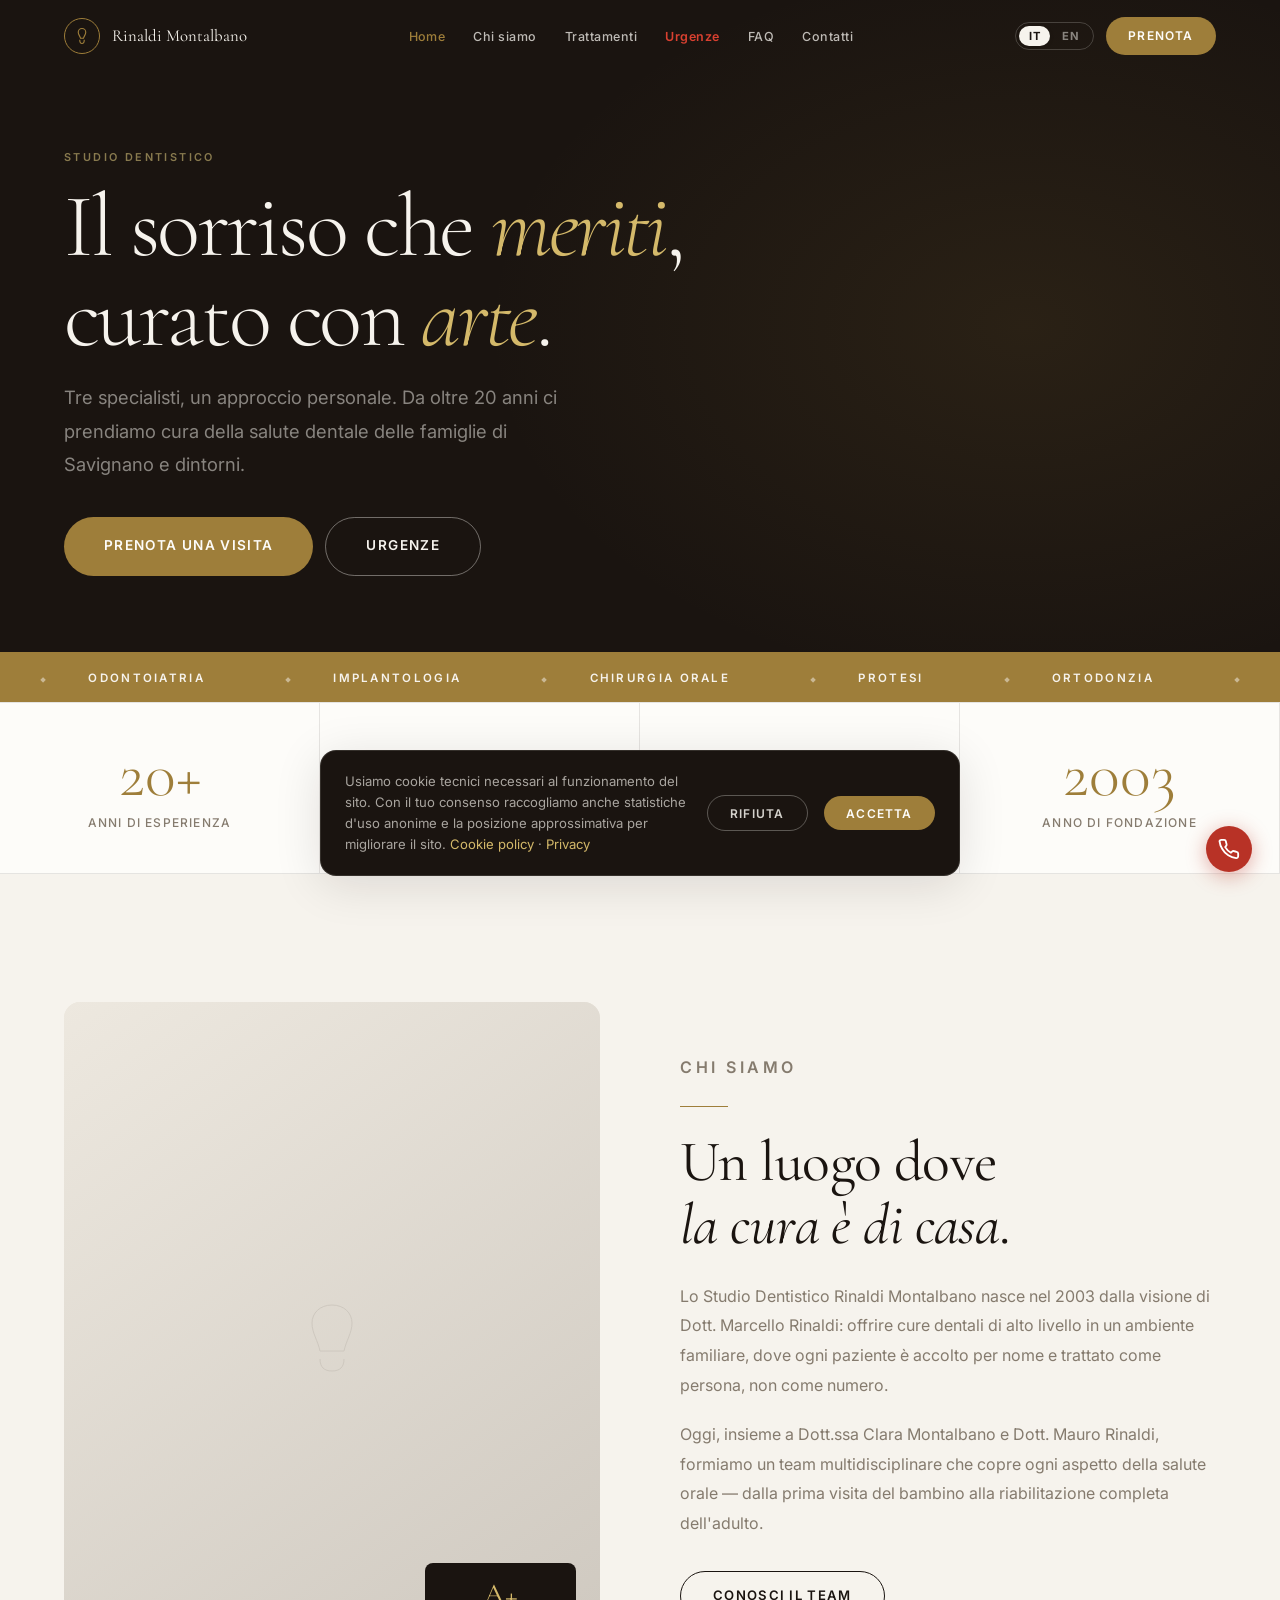
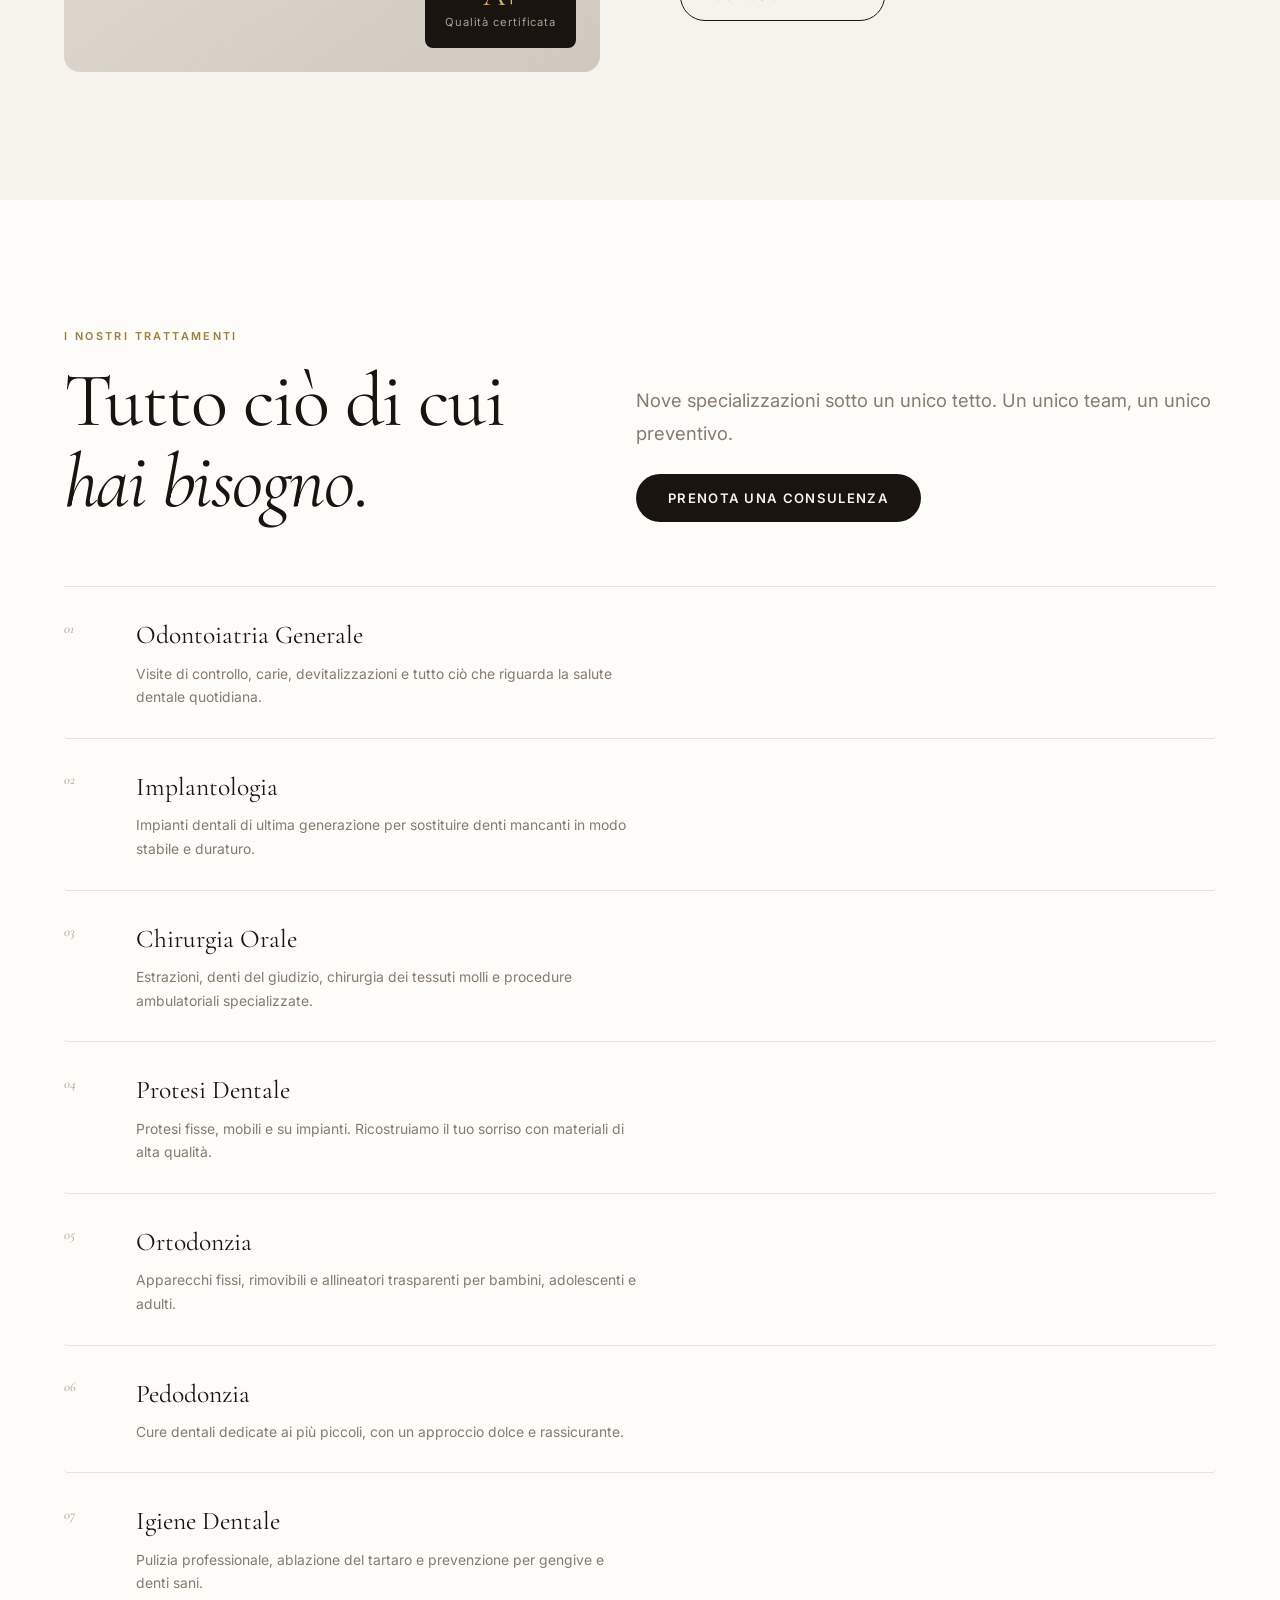
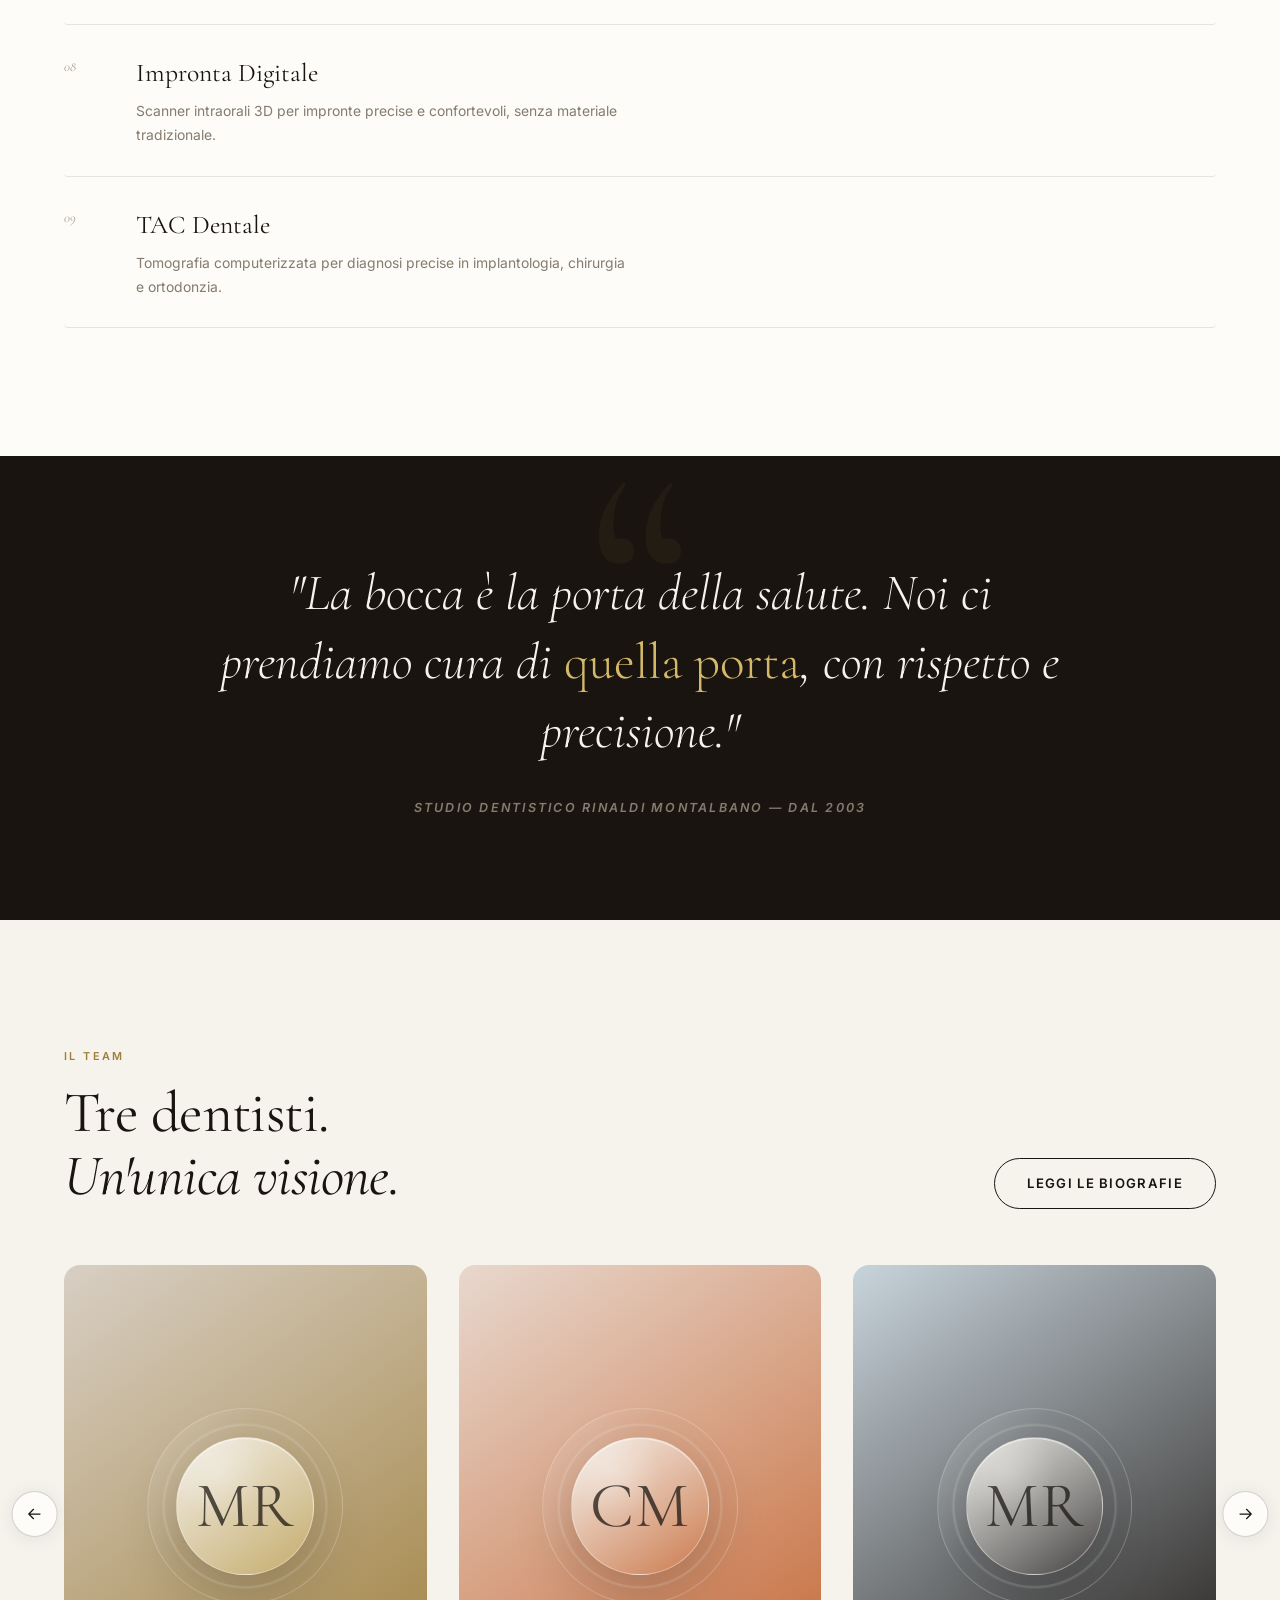
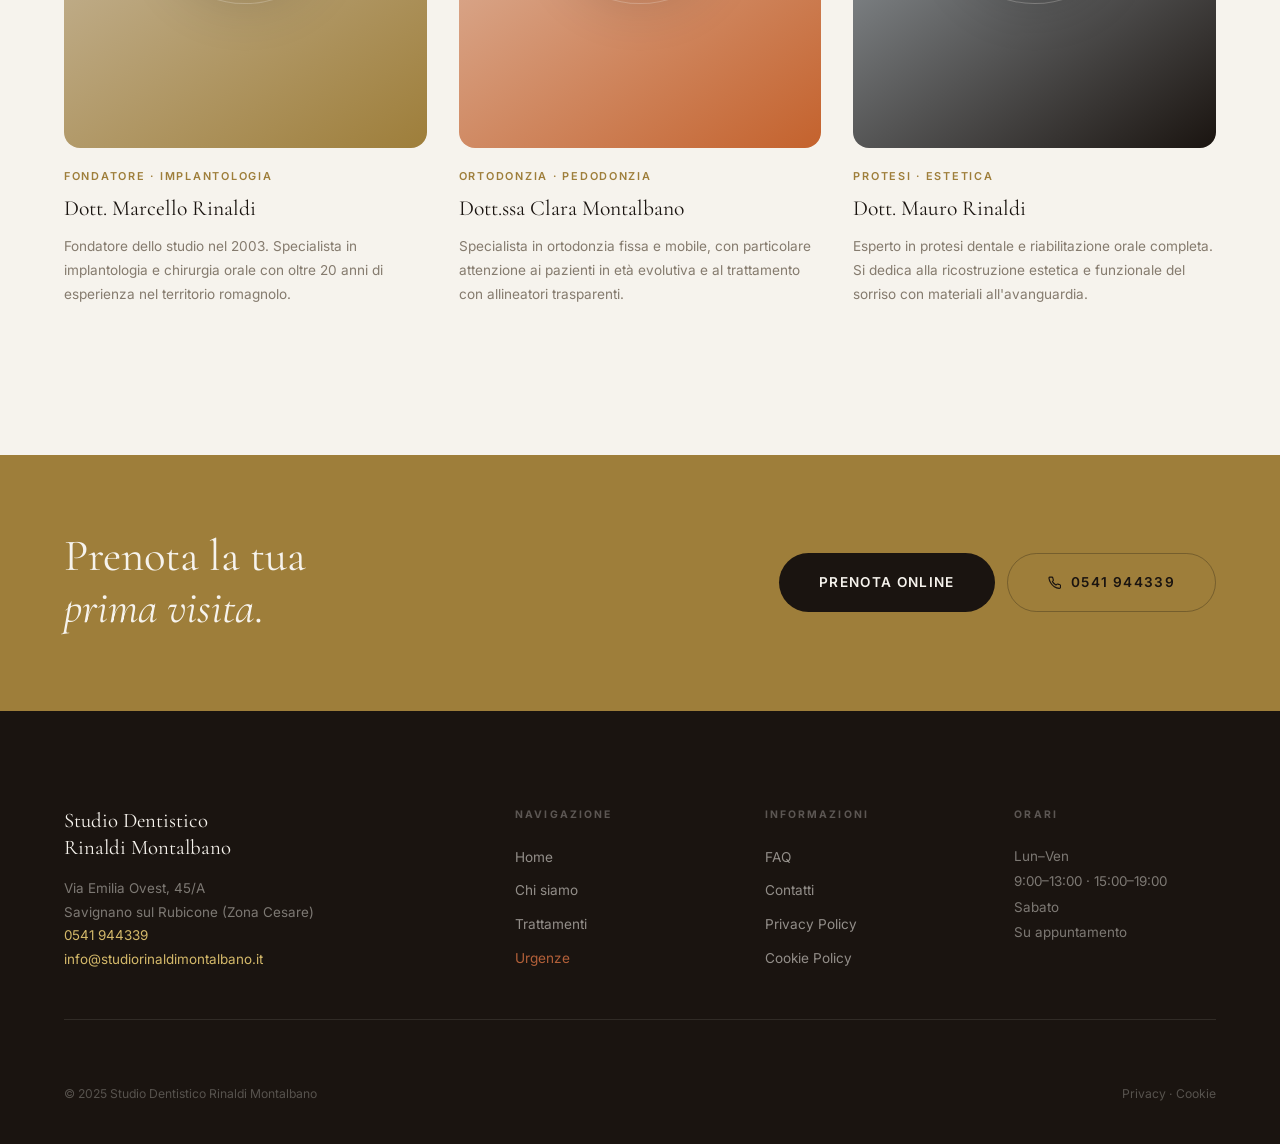
==== commit 027388a5: "Add Supabase backend, dynamic team, admin dashboard, analytics & hardening - Dynamic bilingual team " ====
--- a/index.html
+++ b/index.html
@@ -14,11 +14,12 @@
 <meta property="og:title" content="Studio Dentistico Rinaldi Montalbano — Savignano sul Rubicone"/>
 <meta property="og:description" content="Studio dentistico a Savignano sul Rubicone: implantologia, ortodonzia, chirurgia orale, pedodonzia e igiene. Prenota chiamando lo 0541 944339."/>
 <meta property="og:url" content="https://studio-rinaldi-montalbano.vercel.app/"/>
-<meta name="twitter:card" content="summary"/>
+<meta property="og:image" content="https://studio-rinaldi-montalbano.vercel.app/og-image.png"/>
+<meta name="twitter:card" content="summary_large_image"/>
 <link rel="preconnect" href="https://fonts.googleapis.com"/>
 <link rel="preconnect" href="https://fonts.gstatic.com" crossorigin/>
 <link href="https://fonts.googleapis.com/css2?family=Cormorant+Garamond:ital,wght@0,300;0,400;0,500;0,600;1,300;1,400;1,500;1,600&family=Inter:wght@300;400;500;600;700&display=swap" rel="stylesheet"/>
-<link rel="stylesheet" href="css/style.css?v=4"/>
+<link rel="stylesheet" href="css/style.css?v=7"/>
 <script type="application/ld+json">
 {
   "@context": "https://schema.org",
@@ -130,7 +131,7 @@
   <div class="page-hero-inner">
     <span class="eyebrow reveal" data-i18n="hero.eyebrow">Studio Dentistico</span>
     <h1 class="reveal reveal-delay-1" data-i18n-html="hero.title">Il sorriso che <em>meriti</em>,<br>curato con <em>arte</em>.</h1>
-    <p class="lead reveal reveal-delay-2" data-i18n="hero.sub">Tre specialisti, un approccio personale. Da oltre 25 anni ci prendiamo cura della salute dentale delle famiglie di Savignano e dintorni.</p>
+    <p class="lead reveal reveal-delay-2" data-i18n="hero.sub">Tre specialisti, un approccio personale. Da oltre 20 anni ci prendiamo cura della salute dentale delle famiglie di Savignano e dintorni.</p>
     <div class="hero-actions reveal reveal-delay-3" style="margin-top:2.25rem">
       <a href="contatti.html" class="btn btn-gold btn-lg" data-i18n="hero.cta1">Prenota una visita</a>
       <a href="urgenze.html" class="btn btn-outline-light btn-lg" data-i18n="hero.cta2">Urgenze</a>
@@ -153,7 +154,7 @@
 <!-- STATS -->
 <div class="stats-row bg-paper">
   <div class="stat-item reveal">
-    <div class="stat-num">25+</div>
+    <div class="stat-num">20+</div>
     <div class="stat-label" data-i18n="stat.exp">Anni di esperienza</div>
   </div>
   <div class="stat-item reveal reveal-delay-1">
@@ -165,7 +166,7 @@
     <div class="stat-label" data-i18n="stat.serv">Specializzazioni</div>
   </div>
   <div class="stat-item reveal reveal-delay-3">
-    <div class="stat-num">1998</div>
+    <div class="stat-num">2003</div>
     <div class="stat-label" data-i18n="stat.year">Anno di fondazione</div>
   </div>
 </div>
@@ -190,7 +191,7 @@
         <p class="eyebrow reveal" data-i18n="intro.eyebrow">Chi siamo</p>
         <div class="divider reveal"></div>
         <h2 class="display reveal" style="color:var(--deep);margin-bottom:1.5rem" data-i18n-html="intro.title">Un luogo dove<br><em>la cura è di casa</em>.</h2>
-        <p class="reveal reveal-delay-1" data-i18n="intro.p1">Lo Studio Dentistico Rinaldi Montalbano nasce nel 1998 dalla visione di Dott. Marcello Rinaldi: offrire cure dentali di alto livello in un ambiente familiare, dove ogni paziente è accolto per nome e trattato come persona, non come numero.</p>
+        <p class="reveal reveal-delay-1" data-i18n="intro.p1">Lo Studio Dentistico Rinaldi Montalbano nasce nel 2003 dalla visione di Dott. Marcello Rinaldi: offrire cure dentali di alto livello in un ambiente familiare, dove ogni paziente è accolto per nome e trattato come persona, non come numero.</p>
         <p class="reveal reveal-delay-2" data-i18n="intro.p2">Oggi, insieme a Dott.ssa Clara Montalbano e Dott. Mauro Rinaldi, formiamo un team multidisciplinare che copre ogni aspetto della salute orale — dalla prima visita del bambino alla riabilitazione completa dell'adulto.</p>
         <div class="reveal reveal-delay-3" style="margin-top:2rem">
           <a href="chi-siamo.html" class="btn btn-outline" data-i18n="intro.cta">Conosci il team</a>
@@ -293,7 +294,7 @@
 <!-- PULL QUOTE -->
 <div class="pull-quote">
   <blockquote class="reveal" data-i18n-html="quote.text">"La bocca è la porta della salute. Noi ci prendiamo cura di <em>quella porta</em>, con rispetto e precisione."</blockquote>
-  <cite class="reveal reveal-delay-1" data-i18n="quote.cite">Studio Dentistico Rinaldi Montalbano — dal 1998</cite>
+  <cite class="reveal reveal-delay-1" data-i18n="quote.cite">Studio Dentistico Rinaldi Montalbano — dal 2003</cite>
 </div>
 
 <!-- TEAM -->
@@ -306,7 +307,14 @@
       </div>
       <a href="chi-siamo.html" class="btn btn-outline reveal">Leggi le biografie</a>
     </div>
-    <div class="team-grid">
+    <div class="team-carousel">
+      <button class="team-nav team-nav-prev" type="button" aria-label="Dentista precedente">
+        <svg viewBox="0 0 24 24" fill="none" stroke="currentColor" stroke-width="1.5"><path d="M19 12H5M11 18l-6-6 6-6"/></svg>
+      </button>
+      <button class="team-nav team-nav-next" type="button" aria-label="Dentista successivo">
+        <svg viewBox="0 0 24 24" fill="none" stroke="currentColor" stroke-width="1.5"><path d="M5 12h14M13 6l6 6-6 6"/></svg>
+      </button>
+      <div class="team-grid team-track" data-team-list data-bio="short">
       <div class="team-card reveal">
         <div class="team-photo" style="background:linear-gradient(145deg,#D8CFC4 0%,#9E7E3A 100%)">
           <div class="team-photo-bg">
@@ -315,7 +323,7 @@
         </div>
         <div class="team-tag">Fondatore · Implantologia</div>
         <h3>Dott. Marcello Rinaldi</h3>
-        <p>Fondatore dello studio nel 1998. Specialista in implantologia e chirurgia orale con oltre 25 anni di esperienza nel territorio romagnolo.</p>
+        <p>Fondatore dello studio nel 2003. Specialista in implantologia e chirurgia orale con oltre 20 anni di esperienza nel territorio romagnolo.</p>
       </div>
       <div class="team-card reveal reveal-delay-1">
         <div class="team-photo" style="background:linear-gradient(145deg,#E8D8CE,#C4622D 100%)">
@@ -336,6 +344,7 @@
         <div class="team-tag">Protesi · Estetica</div>
         <h3>Dott. Mauro Rinaldi</h3>
         <p>Esperto in protesi dentale e riabilitazione orale completa. Si dedica alla ricostruzione estetica e funzionale del sorriso con materiali all'avanguardia.</p>
+      </div>
       </div>
     </div>
   </div>
@@ -406,6 +415,7 @@
   <button class="btn btn-gold btn-sm" id="cookie-ok">Accetta</button>
 </div>
 
-<script src="js/main.js"></script>
+<script src="js/config.js"></script>
+<script src="js/main.js?v=1"></script>
 </body>
 </html>
--- a/css/style.css
+++ b/css/style.css
@@ -709,7 +709,7 @@
   transform: translateX(-50%);
 }
 .team-photo-bg::before {
-  content: 'MR';
+  content: attr(data-initials);
   top: 50%;
   width: clamp(104px, 38%, 150px);
   aspect-ratio: 1;
@@ -720,7 +720,7 @@
   border: 1px solid rgba(246,243,237,0.42);
   background:
     radial-gradient(circle at 30% 24%, rgba(255,255,255,0.28), transparent 34%),
-    linear-gradient(145deg, rgba(246,243,237,0.92), rgba(212,185,106,0.52));
+    linear-gradient(145deg, rgba(246,243,237,0.92), color-mix(in srgb, var(--accent, #9E7E3A) 52%, transparent));
   box-shadow:
     0 22px 60px rgba(0,0,0,0.2),
     inset 0 1px 0 rgba(255,255,255,0.55);
@@ -742,27 +742,25 @@
     radial-gradient(circle, transparent 58%, rgba(246,243,237,0.18) 59%, transparent 61%);
   pointer-events: none;
 }
-.team-card:nth-child(2) .team-photo-bg::before {
+/* Static fallback: keep the original per-position look until live data
+   renders (which sets data-initials / --accent on each card). */
+[data-team-list]:not([data-dynamic]) .team-card .team-photo-bg::before {
+  content: 'MR';
+  background:
+    radial-gradient(circle at 30% 24%, rgba(255,255,255,0.28), transparent 34%),
+    linear-gradient(145deg, rgba(246,243,237,0.92), rgba(212,185,106,0.52));
+}
+[data-team-list]:not([data-dynamic]) .team-card:nth-child(2) .team-photo-bg::before {
   content: 'CM';
   background:
     radial-gradient(circle at 30% 24%, rgba(255,255,255,0.3), transparent 34%),
     linear-gradient(145deg, rgba(246,243,237,0.94), rgba(196,98,45,0.46));
 }
-.team-card:nth-child(2) .team-photo-bg::after {
-  background:
-    linear-gradient(120deg, rgba(246,243,237,0.2), transparent 38%),
-    radial-gradient(circle, transparent 58%, rgba(196,98,45,0.2) 59%, transparent 61%);
-}
-.team-card:nth-child(3) .team-photo-bg::before {
+[data-team-list]:not([data-dynamic]) .team-card:nth-child(3) .team-photo-bg::before {
   content: 'MR';
   background:
     radial-gradient(circle at 30% 24%, rgba(255,255,255,0.24), transparent 34%),
     linear-gradient(145deg, rgba(246,243,237,0.86), rgba(26,20,16,0.34));
-}
-.team-card:nth-child(3) .team-photo-bg::after {
-  background:
-    linear-gradient(120deg, rgba(246,243,237,0.16), transparent 38%),
-    radial-gradient(circle, transparent 58%, rgba(26,20,16,0.18) 59%, transparent 61%);
 }
 .team-photo img { width: 100%; height: 100%; object-fit: cover; }
 .team-tag {
@@ -784,6 +782,62 @@
   font-size: 0.85rem;
   color: var(--stone);
   line-height: 1.75;
+}
+
+/* ── Team carousel (arrows) ── */
+.team-carousel { position: relative; }
+.team-grid.team-track {
+  display: flex;
+  grid-template-columns: none;          /* override the base grid */
+  gap: 2rem;
+  overflow-x: auto;
+  scroll-snap-type: x mandatory;
+  scroll-behavior: smooth;
+  padding: 4px 4px 1.25rem;
+  margin: -4px -4px 0;                   /* keep cards flush with the container edge */
+  scrollbar-width: none;
+  -ms-overflow-style: none;
+}
+.team-grid.team-track::-webkit-scrollbar { display: none; }
+.team-grid.team-track > .team-card {
+  flex: 0 0 calc((100% - 4rem) / 3);     /* 3 visible on desktop */
+  scroll-snap-align: start;
+}
+@media (max-width: 900px) {
+  .team-grid.team-track > .team-card { flex-basis: calc((100% - 2rem) / 2); }
+}
+@media (max-width: 600px) {
+  .team-grid.team-track > .team-card { flex-basis: 86%; }
+}
+.team-nav {
+  position: absolute;
+  top: 38%;                              /* centred on the photo */
+  width: 46px;
+  height: 46px;
+  display: grid;
+  place-items: center;
+  border: 1px solid var(--line-2);
+  border-radius: 50%;
+  background: var(--paper);
+  color: var(--deep);
+  cursor: pointer;
+  z-index: 3;
+  box-shadow: var(--sh);
+  transition: border-color .25s var(--ease), color .25s var(--ease),
+              box-shadow .25s var(--ease), opacity .25s var(--ease);
+}
+.team-nav:hover { border-color: var(--gold); color: var(--gold); box-shadow: var(--sh-l); }
+.team-nav svg { width: 20px; height: 20px; }
+/* Desktop: arrows sit just outside the cards, in the margin */
+.team-nav-prev { left: 0;  transform: translate(calc(-100% - 0.4rem), -50%); }
+.team-nav-next { right: 0; transform: translate(calc(100% + 0.4rem), -50%); }
+/* Narrower screens have no spare margin → tuck them just inside the edge */
+@media (max-width: 1100px) {
+  .team-nav-prev { transform: translate(8px, -50%); }
+  .team-nav-next { transform: translate(-8px, -50%); }
+}
+@media (max-width: 760px) {
+  .team-nav { width: 40px; height: 40px; top: 34%; }
 }
 
 /* ══════════════════════════════════════
@@ -1402,6 +1456,15 @@
 }
 .cookie-bar a { color: var(--gold-light); }
 .cookie-bar .btn { flex-shrink: 0; }
+.cookie-bar .btn-cookie-no {
+  background: transparent;
+  border: 1px solid rgba(246,243,237,0.3);
+  color: rgba(246,243,237,0.85);
+}
+.cookie-bar .btn-cookie-no:hover { border-color: var(--gold-light); color: var(--gold-light); }
+
+/* Hidden admin entry: the © in the footer is a link, styled as plain text */
+.admin-dot { color: inherit; text-decoration: none; cursor: pointer; }
 
 /* ══════════════════════════════════════
    PHONE FLOAT
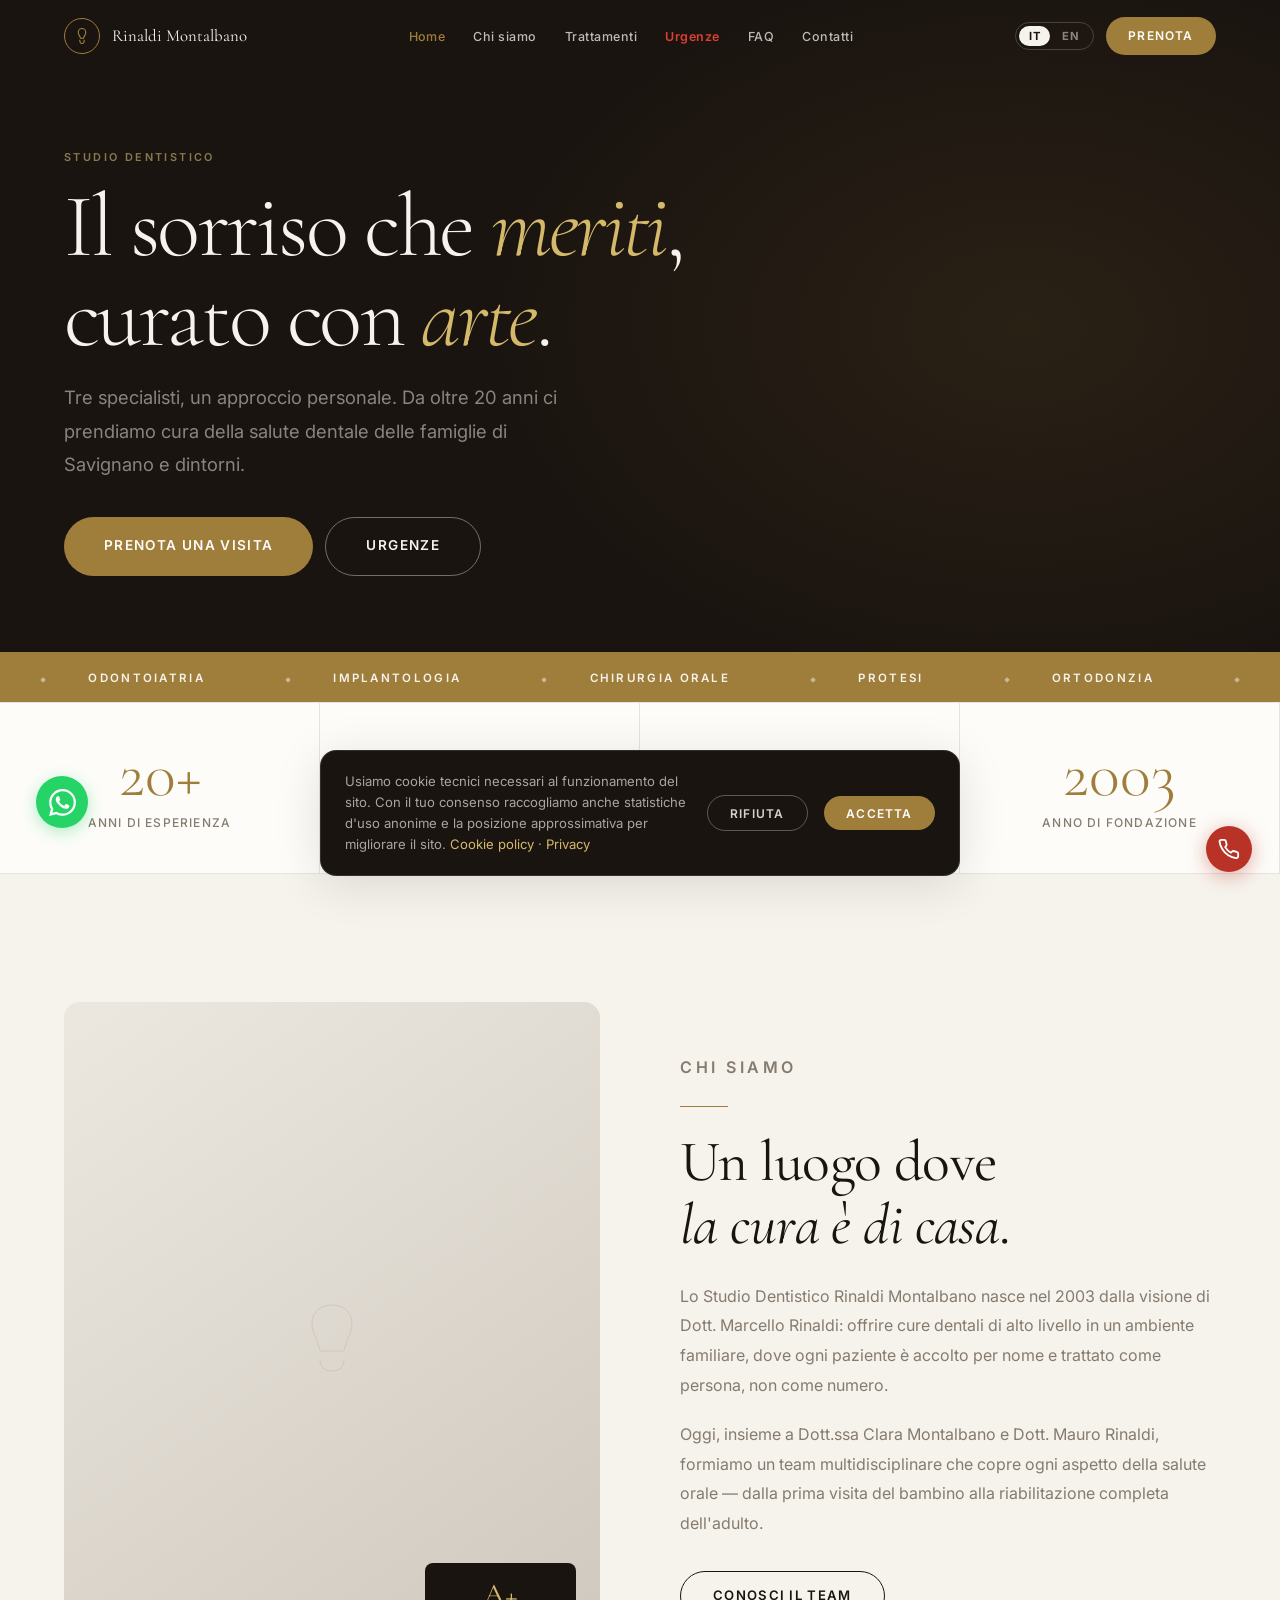
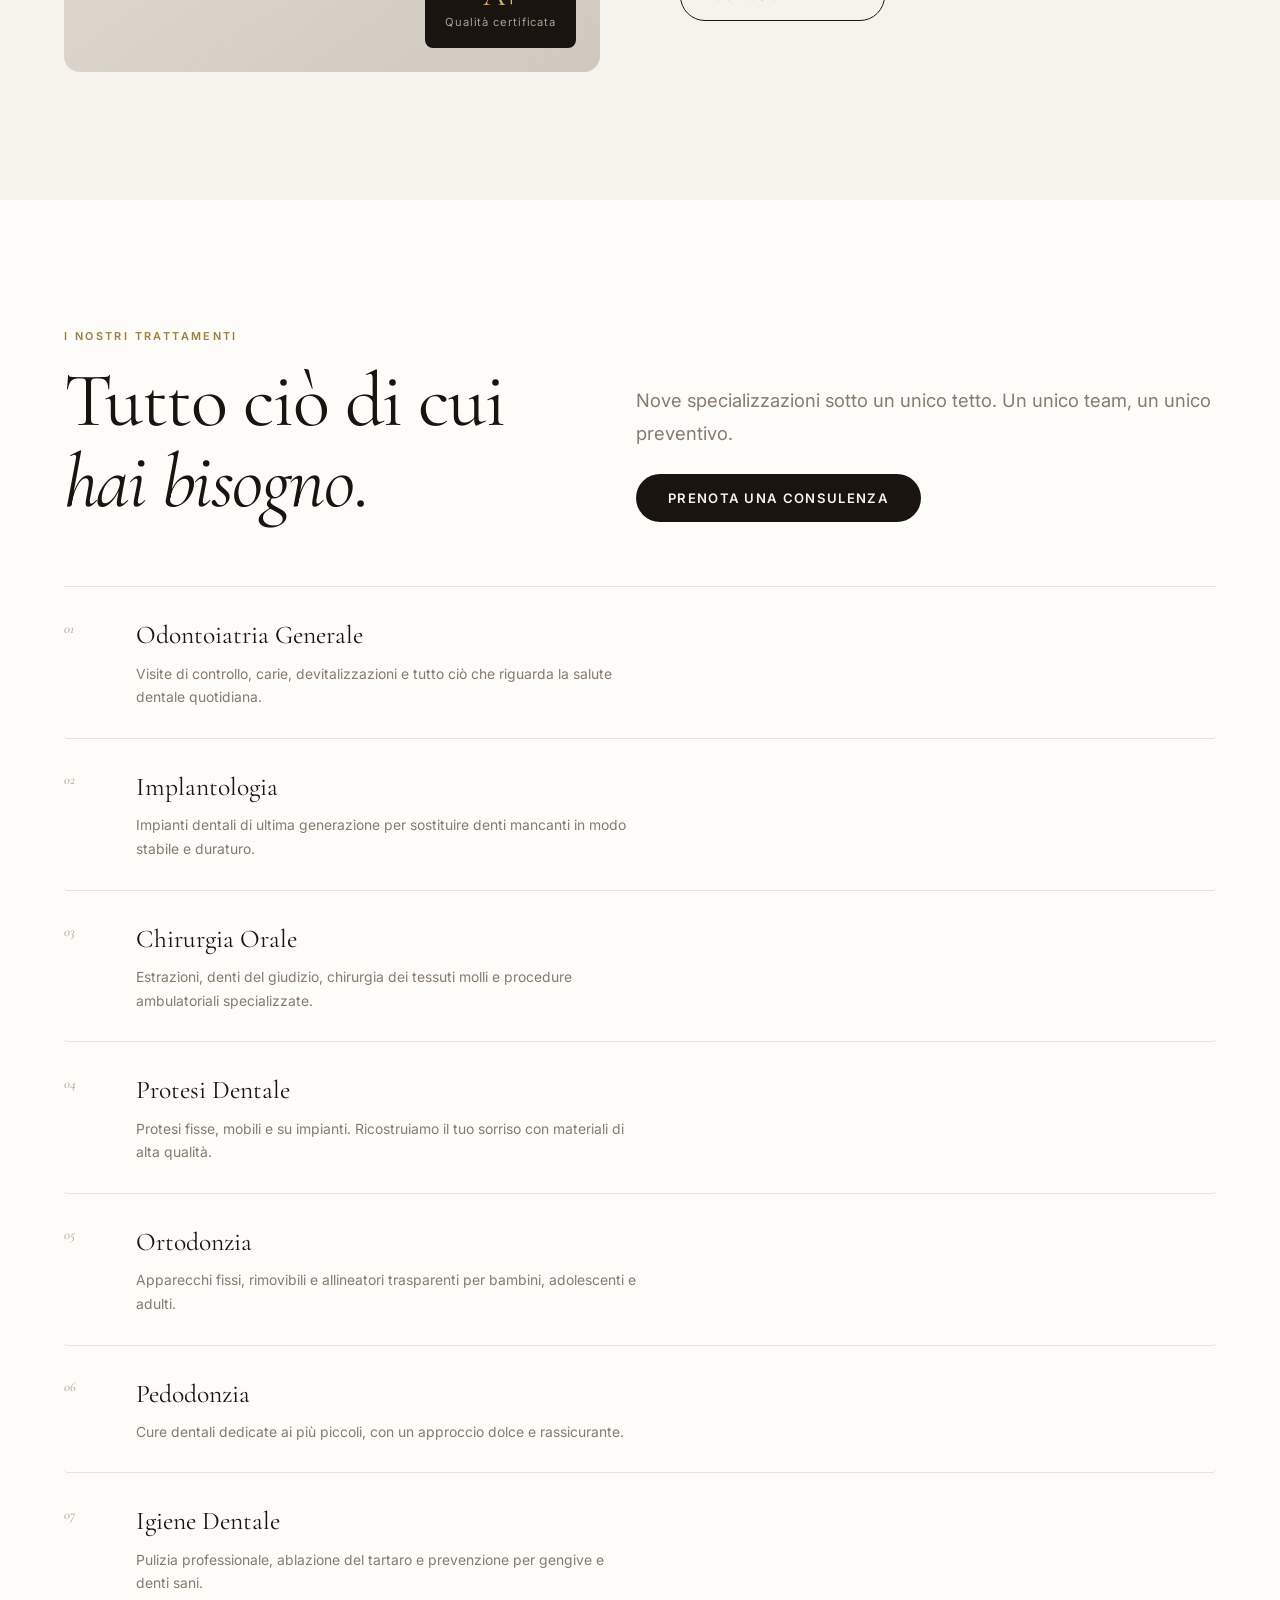
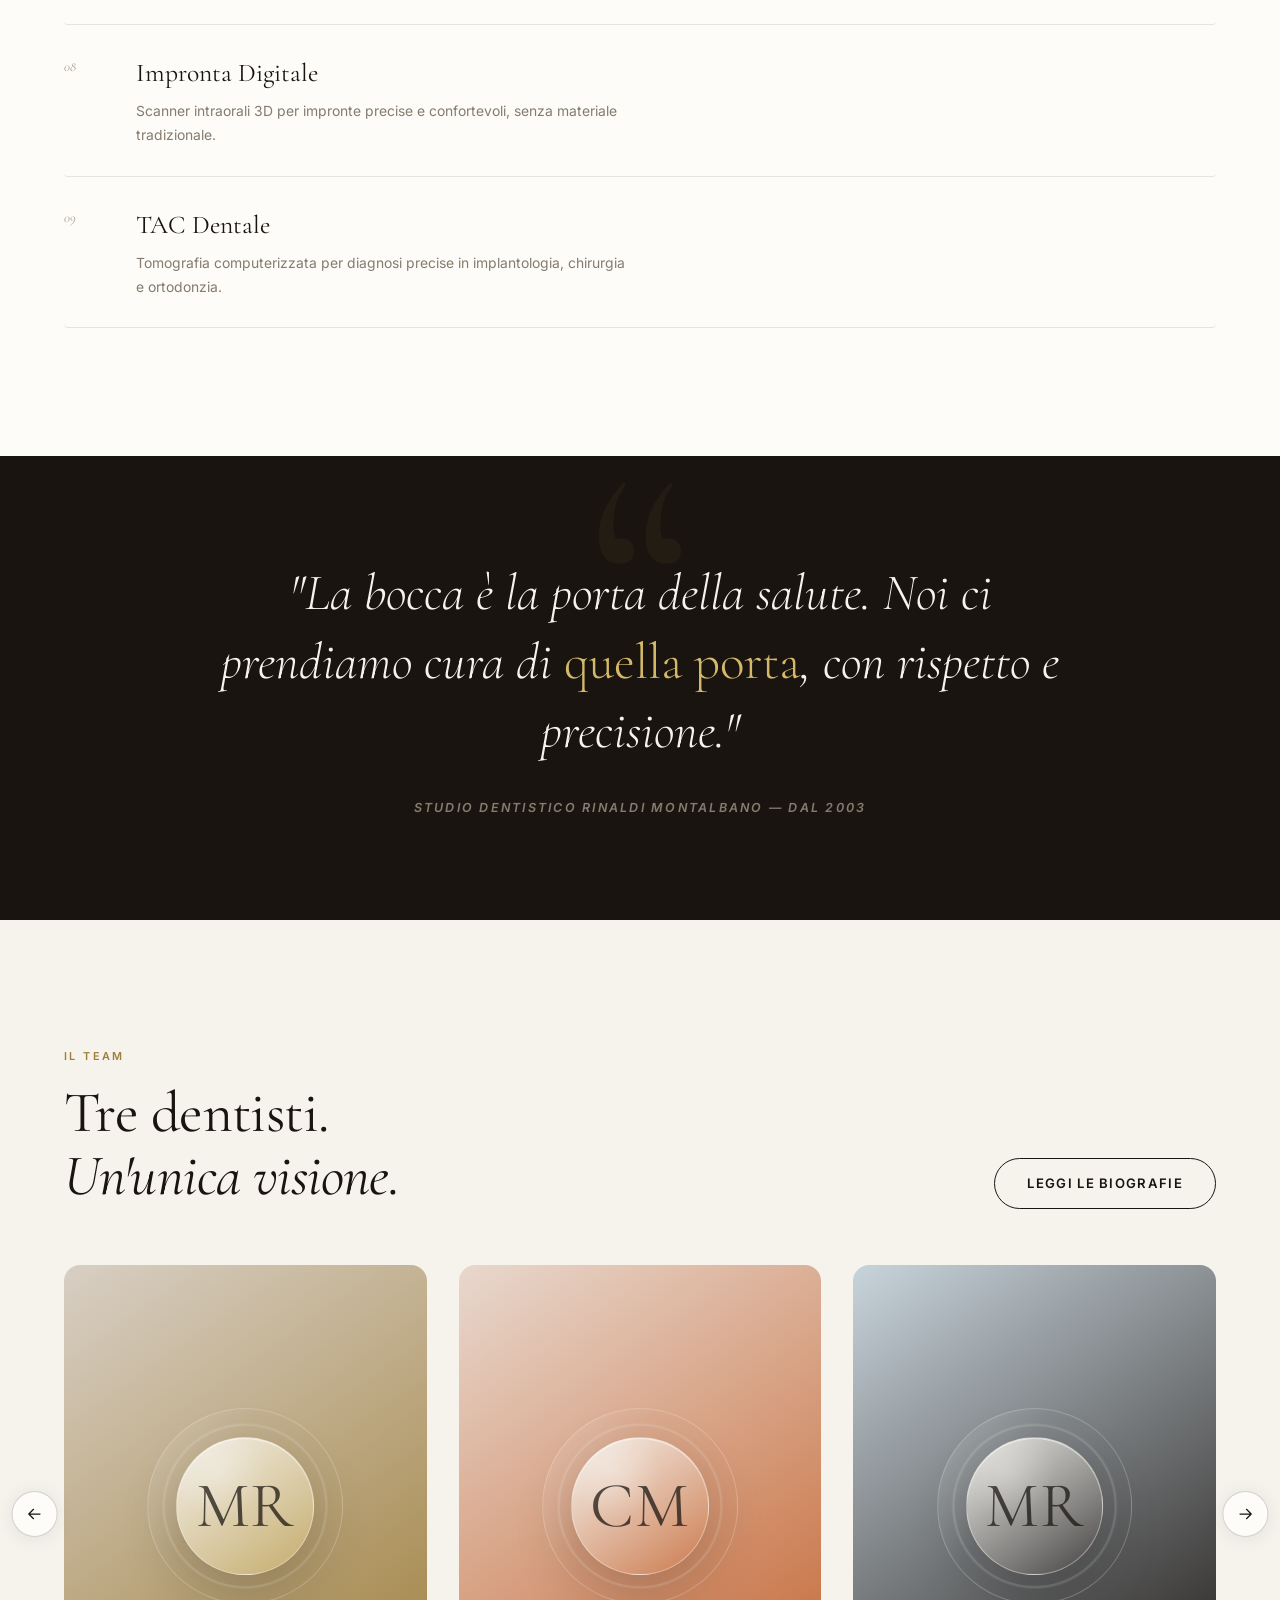
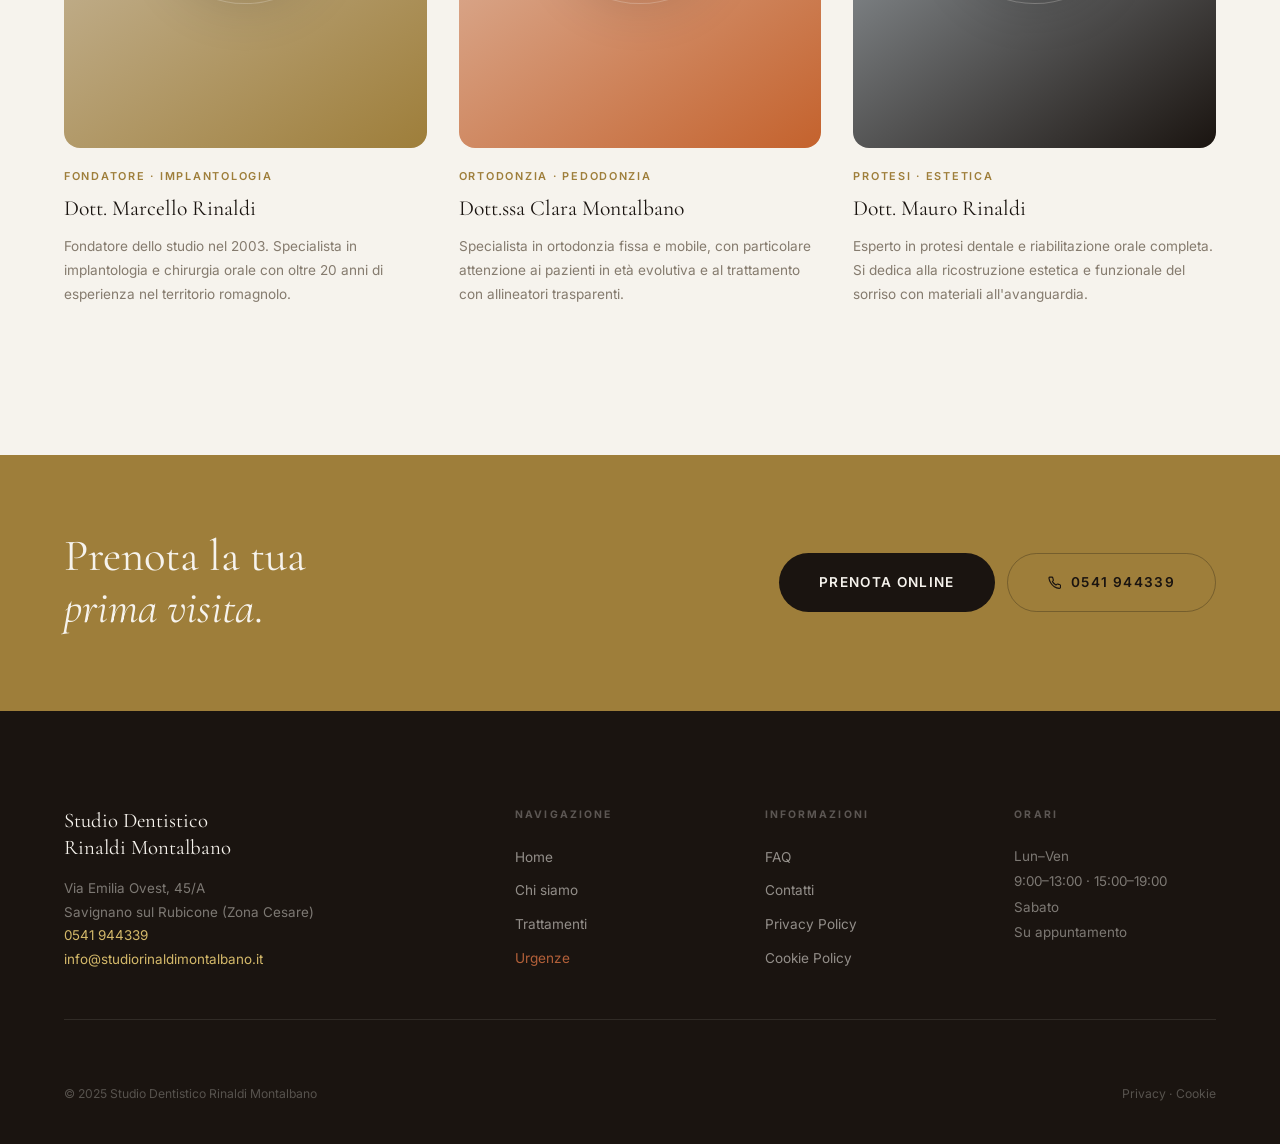
==== commit e09d7e6f: "Reorganize into assets/ structure: split CSS and JS into modules Mirror the clean ademkracht layout " ====
--- a/index.html
+++ b/index.html
@@ -7,7 +7,7 @@
 <meta name="description" content="Studio dentistico a Savignano sul Rubicone. Implantologia, ortodonzia, chirurgia orale, pedodonzia, igiene. Dott. Marcello Rinaldi, Dott.ssa Clara Montalbano, Dott. Mauro Rinaldi."/>
 <meta name="keywords" content="dentista Savignano sul Rubicone, dentista Cesena, implantologia Rubicone, ortodonzia Savignano, studio dentistico"/>
 <link rel="canonical" href="https://studio-rinaldi-montalbano.vercel.app/"/>
-<link rel="icon" href="favicon.svg" type="image/svg+xml"/>
+<link rel="icon" href="assets/images/favicon.svg" type="image/svg+xml"/>
 <meta property="og:type" content="website"/>
 <meta property="og:site_name" content="Studio Dentistico Rinaldi Montalbano"/>
 <meta property="og:locale" content="it_IT"/>
@@ -19,7 +19,10 @@
 <link rel="preconnect" href="https://fonts.googleapis.com"/>
 <link rel="preconnect" href="https://fonts.gstatic.com" crossorigin/>
 <link href="https://fonts.googleapis.com/css2?family=Cormorant+Garamond:ital,wght@0,300;0,400;0,500;0,600;1,300;1,400;1,500;1,600&family=Inter:wght@300;400;500;600;700&display=swap" rel="stylesheet"/>
-<link rel="stylesheet" href="css/style.css?v=7"/>
+<link rel="stylesheet" href="assets/css/variables.css"/>
+<link rel="stylesheet" href="assets/css/base.css"/>
+<link rel="stylesheet" href="assets/css/components.css"/>
+<link rel="stylesheet" href="assets/css/utilities.css"/>
 <script type="application/ld+json">
 {
   "@context": "https://schema.org",
@@ -28,8 +31,9 @@
   "url": "https://studio-rinaldi-montalbano.vercel.app/",
   "telephone": "+39 0541 944339",
   "email": "info@studiorinaldimontalbano.it",
-  "image": "https://studio-rinaldi-montalbano.vercel.app/favicon.svg",
+  "image": "https://studio-rinaldi-montalbano.vercel.app/og-image.png",
   "priceRange": "€€",
+  "hasMap": "https://www.google.com/maps/search/?api=1&query=Studio+Dentistico+Rinaldi+Montalbano%2C+Via+Emilia+Ovest+45%2FA%2C+Savignano+sul+Rubicone",
   "address": {
     "@type": "PostalAddress",
     "streetAddress": "Via Emilia Ovest, 45/A",
@@ -415,7 +419,10 @@
   <button class="btn btn-gold btn-sm" id="cookie-ok">Accetta</button>
 </div>
 
-<script src="js/config.js"></script>
-<script src="js/main.js?v=1"></script>
+<script src="assets/js/config.js"></script>
+<script src="assets/js/i18n.js"></script>
+<script src="assets/js/team.js"></script>
+<script src="assets/js/analytics.js"></script>
+<script src="assets/js/main.js"></script>
 </body>
 </html>
--- a/assets/css/variables.css
+++ b/assets/css/variables.css
@@ -0,0 +1,59 @@
+/* ================================================================
+   Studio Dentistico Rinaldi Montalbano
+   Editorial Italian Luxury — Travertine · Antique Gold · Terracotta
+   Design: Exaggerated Minimalism + Warm Italian Warmth
+   ================================================================ */
+
+@import url('https://fonts.googleapis.com/css2?family=Cormorant+Garamond:ital,wght@0,300;0,400;0,500;0,600;1,300;1,400;1,500;1,600&family=Inter:wght@300;400;500;600;700&display=swap');
+
+/* ── Tokens ── */
+:root {
+  /* Palette */
+  --cream:   #F6F3ED;
+  --warm:    #EDE8DF;
+  --paper:   #FDFCF9;
+  --deep:    #1A1410;
+  --deep-2:  #2C2318;
+  --deep-3:  #3E3326;
+  --gold:    #9E7E3A;
+  --gold-2:  #B8933F;
+  --gold-light: #D4B96A;
+  --terra:   #C4622D;
+  --terra-2: #D97344;
+  --stone:   #857B6E;
+  --stone-2: #A89E92;
+  --stone-3: #CEC8BF;
+  --red:     #B83226;
+  --red-2:   #D94030;
+  --green:   #2D6B4A;
+
+  /* Semantic */
+  --bg:      var(--cream);
+  --surface: var(--paper);
+  --text:    var(--deep);
+  --muted:   var(--stone);
+  --line:    rgba(26,20,16,0.10);
+  --line-2:  rgba(26,20,16,0.18);
+
+  /* Type */
+  --f-display: 'Cormorant Garamond', 'Times New Roman', Georgia, serif;
+  --f-body:    'Inter', -apple-system, 'Segoe UI', sans-serif;
+
+  /* Spacing */
+  --section: clamp(5rem, 10vw, 8rem);
+  --gutter:  clamp(1.25rem, 5vw, 4rem);
+
+  /* Radius */
+  --r-sm: 4px;
+  --r:    8px;
+  --r-lg: 16px;
+
+  /* Shadow */
+  --sh:   0 2px 20px rgba(26,20,16,0.08);
+  --sh-l: 0 8px 48px rgba(26,20,16,0.12);
+
+  /* Motion */
+  --ease:     cubic-bezier(0.4, 0, 0.2, 1);
+  --ease-out: cubic-bezier(0.16, 1, 0.3, 1);
+}
+
--- a/assets/css/base.css
+++ b/assets/css/base.css
@@ -0,0 +1,120 @@
+/* ── Reset ── */
+*, *::before, *::after { box-sizing: border-box; margin: 0; padding: 0; }
+html { scroll-behavior: smooth; font-size: 16px; -webkit-text-size-adjust: 100%; }
+body {
+  font-family: var(--f-body);
+  background: var(--bg);
+  color: var(--text);
+  line-height: 1.6;
+  -webkit-font-smoothing: antialiased;
+  -moz-osx-font-smoothing: grayscale;
+  overflow-x: hidden;
+}
+img, video { max-width: 100%; display: block; }
+a { color: inherit; text-decoration: none; }
+button { font-family: var(--f-body); cursor: pointer; border: none; background: none; }
+ul, ol { list-style: none; }
+:focus-visible { outline: 2px solid var(--gold); outline-offset: 3px; border-radius: 2px; }
+@media (prefers-reduced-motion: reduce) { *, *::before, *::after { animation-duration: 0.01ms !important; transition-duration: 0.01ms !important; } }
+
+/* ── Layout ── */
+.container { max-width: 1320px; margin: 0 auto; padding: 0 var(--gutter); }
+.container-narrow { max-width: 860px; margin: 0 auto; padding: 0 var(--gutter); }
+.section { padding: var(--section) 0; }
+
+/* ── Typography scale ── */
+.display-xl {
+  font-family: var(--f-display);
+  font-size: clamp(3.5rem, 8vw, 8rem);
+  font-weight: 400;
+  line-height: 1.0;
+  letter-spacing: -0.02em;
+}
+.display-lg {
+  font-family: var(--f-display);
+  font-size: clamp(2.8rem, 6vw, 6rem);
+  font-weight: 400;
+  line-height: 1.05;
+  letter-spacing: -0.02em;
+}
+.display {
+  font-family: var(--f-display);
+  font-size: clamp(2.2rem, 4.5vw, 4rem);
+  font-weight: 400;
+  line-height: 1.1;
+  letter-spacing: -0.01em;
+}
+.display-sm {
+  font-family: var(--f-display);
+  font-size: clamp(1.6rem, 3vw, 2.4rem);
+  font-weight: 400;
+  line-height: 1.2;
+}
+em { font-style: italic; }
+.eyebrow {
+  font-family: var(--f-body);
+  font-size: 0.68rem;
+  font-weight: 600;
+  letter-spacing: 0.22em;
+  text-transform: uppercase;
+  color: var(--gold);
+}
+.lead {
+  font-size: clamp(1rem, 1.5vw, 1.15rem);
+  line-height: 1.8;
+  color: var(--stone);
+  max-width: 580px;
+}
+
+/* ── Buttons ── */
+.btn {
+  display: inline-flex;
+  align-items: center;
+  gap: 0.6rem;
+  padding: 0.85rem 2rem;
+  font-family: var(--f-body);
+  font-size: 0.82rem;
+  font-weight: 600;
+  letter-spacing: 0.1em;
+  text-transform: uppercase;
+  border-radius: 50px;
+  cursor: pointer;
+  transition: all 0.25s var(--ease);
+  white-space: nowrap;
+}
+.btn:hover { transform: translateY(-2px); }
+.btn-dark {
+  background: var(--deep);
+  color: var(--cream);
+}
+.btn-dark:hover { background: var(--deep-2); box-shadow: 0 8px 24px rgba(26,20,16,0.25); }
+.btn-gold {
+  background: var(--gold);
+  color: var(--paper);
+}
+.btn-gold:hover { background: var(--gold-2); box-shadow: 0 8px 24px rgba(158,126,58,0.35); }
+.btn-terra {
+  background: var(--terra);
+  color: #fff;
+}
+.btn-terra:hover { background: var(--terra-2); box-shadow: 0 8px 24px rgba(196,98,45,0.35); }
+.btn-outline {
+  background: transparent;
+  border: 1.5px solid currentColor;
+  color: var(--deep);
+}
+.btn-outline:hover { background: var(--deep); color: var(--cream); }
+.btn-outline-light {
+  background: transparent;
+  border: 1.5px solid rgba(246,243,237,0.4);
+  color: var(--cream);
+}
+.btn-outline-light:hover { background: rgba(246,243,237,0.12); border-color: var(--cream); }
+.btn-lg { padding: 1.1rem 2.5rem; font-size: 0.85rem; }
+.btn-sm { padding: 0.6rem 1.4rem; font-size: 0.75rem; }
+.btn svg { width: 1em; height: 1em; flex-shrink: 0; }
+
+/* ── Divider ── */
+.divider { width: 48px; height: 1px; background: var(--gold); margin: 1.5rem 0; }
+.divider-center { margin: 1.5rem auto; }
+
--- a/assets/css/components.css
+++ b/assets/css/components.css
@@ -0,0 +1,1365 @@
+/* ══════════════════════════════════════
+   NAVIGATION
+══════════════════════════════════════ */
+.nav {
+  position: fixed;
+  inset: 0 0 auto 0;
+  z-index: 100;
+  height: 72px;
+  display: flex;
+  align-items: center;
+  padding: 0 var(--gutter);
+  transition: background 0.4s var(--ease), box-shadow 0.4s;
+}
+.nav.scrolled {
+  background: rgba(246,243,237,0.97);
+  box-shadow: 0 1px 0 var(--line);
+}
+.nav-inner {
+  width: 100%;
+  display: flex;
+  align-items: center;
+  justify-content: space-between;
+}
+/* Logo */
+.nav-logo {
+  display: flex;
+  align-items: center;
+  gap: 0.75rem;
+  text-decoration: none;
+}
+.nav-logo-mark {
+  width: 36px; height: 36px;
+  border: 1.5px solid var(--gold);
+  border-radius: 50%;
+  display: grid;
+  place-items: center;
+  flex-shrink: 0;
+}
+.nav-logo-mark svg { width: 18px; height: 18px; color: var(--gold); }
+.nav-logo-text {
+  font-family: var(--f-display);
+  font-size: 1.05rem;
+  font-weight: 400;
+  color: var(--cream);
+  line-height: 1.2;
+  transition: color 0.3s;
+}
+.nav.scrolled .nav-logo-text { color: var(--deep); }
+/* Links */
+.nav-links {
+  display: flex;
+  align-items: center;
+  gap: 0.15rem;
+}
+.nav-links a {
+  padding: 0.4rem 0.8rem;
+  font-size: 0.78rem;
+  font-weight: 500;
+  letter-spacing: 0.04em;
+  color: rgba(246,243,237,0.75);
+  border-radius: var(--r-sm);
+  transition: color 0.2s, background 0.2s;
+}
+.nav.scrolled .nav-links a { color: var(--stone); }
+.nav-links a:hover { color: var(--cream); background: rgba(255,255,255,0.08); }
+.nav.scrolled .nav-links a:hover { color: var(--deep); background: rgba(26,20,16,0.05); }
+.nav-links a.urgent {
+  color: var(--red-2) !important;
+  font-weight: 600;
+}
+/* Right */
+.nav-right { display: flex; align-items: center; gap: 0.75rem; }
+.nav-lang {
+  display: flex;
+  gap: 2px;
+  padding: 3px;
+  border-radius: 20px;
+  border: 1px solid rgba(246,243,237,0.2);
+  transition: border-color 0.3s;
+}
+.nav.scrolled .nav-lang { border-color: var(--line-2); }
+.nav-lang button {
+  padding: 0.2rem 0.6rem;
+  font-size: 0.7rem;
+  font-weight: 700;
+  letter-spacing: 0.1em;
+  border-radius: 14px;
+  color: rgba(246,243,237,0.5);
+  transition: all 0.2s;
+}
+.nav.scrolled .nav-lang button { color: var(--stone); }
+.nav-lang button.is-active {
+  background: var(--cream);
+  color: var(--deep) !important;
+  box-shadow: 0 1px 4px rgba(0,0,0,0.12);
+}
+.nav.scrolled .nav-lang button.is-active { background: var(--deep); color: var(--cream) !important; }
+.nav-cta-btn { display: none; }
+@media (min-width: 960px) { .nav-cta-btn { display: inline-flex; } }
+
+/* Burger */
+.nav-burger {
+  display: flex;
+  flex-direction: column;
+  gap: 5px;
+  padding: 8px;
+  cursor: pointer;
+}
+.nav-burger span {
+  display: block;
+  width: 22px; height: 1.5px;
+  background: var(--cream);
+  border-radius: 2px;
+  transition: all 0.3s var(--ease-out);
+}
+.nav.scrolled .nav-burger span { background: var(--deep); }
+@media (min-width: 960px) {
+  .nav-links { display: flex; }
+  .nav-burger { display: none; }
+}
+@media (max-width: 959px) {
+  .nav-links { display: none; }
+  .nav-burger { display: flex; }
+}
+
+/* ── Mobile nav ── */
+.mob-nav {
+  position: fixed;
+  inset: 0;
+  z-index: 99;
+  pointer-events: none;
+}
+.mob-nav.is-open { pointer-events: auto; }
+.mob-overlay {
+  position: absolute;
+  inset: 0;
+  background: rgba(26,20,16,0.5);
+  opacity: 0;
+  transition: opacity 0.35s var(--ease);
+}
+.mob-nav.is-open .mob-overlay { opacity: 1; }
+.mob-drawer {
+  position: absolute;
+  top: 0; right: 0; bottom: 0;
+  width: min(340px, 92vw);
+  background: var(--paper);
+  padding: 2.5rem 2rem;
+  display: flex;
+  flex-direction: column;
+  gap: 0;
+  transform: translateX(110%);
+  transition: transform 0.4s var(--ease-out);
+  overflow-y: auto;
+}
+.mob-nav.is-open .mob-drawer { transform: translateX(0); }
+.mob-close-btn {
+  align-self: flex-end;
+  width: 40px; height: 40px;
+  border-radius: 50%;
+  display: grid; place-items: center;
+  color: var(--stone);
+  font-size: 1.2rem;
+  background: var(--warm);
+  transition: background 0.2s;
+  margin-bottom: 2rem;
+}
+.mob-close-btn:hover { background: var(--stone-3); }
+.mob-links { display: flex; flex-direction: column; }
+.mob-links a {
+  display: block;
+  padding: 1rem 0;
+  font-family: var(--f-display);
+  font-size: 1.4rem;
+  font-weight: 400;
+  color: var(--deep-2);
+  border-bottom: 1px solid var(--line);
+  transition: color 0.2s, padding 0.2s;
+}
+.mob-links a:last-child { border-bottom: 0; }
+.mob-links a:hover { color: var(--gold); padding-left: 0.5rem; }
+.mob-links a.urgent { color: var(--red); }
+.mob-footer {
+  margin-top: auto;
+  padding-top: 2rem;
+  display: flex;
+  flex-direction: column;
+  gap: 1rem;
+}
+.mob-lang-row { display: flex; gap: 0.5rem; }
+.mob-lang-row button {
+  flex: 1;
+  padding: 0.65rem;
+  border-radius: var(--r-sm);
+  border: 1.5px solid var(--line-2);
+  font-size: 0.78rem;
+  font-weight: 700;
+  letter-spacing: 0.12em;
+  color: var(--stone);
+  transition: all 0.2s;
+}
+.mob-lang-row button.is-active { border-color: var(--gold); color: var(--gold); background: rgba(158,126,58,0.06); }
+
+/* ══════════════════════════════════════
+   HERO
+══════════════════════════════════════ */
+.hero {
+  position: relative;
+  min-height: 100svh;
+  display: flex;
+  flex-direction: column;
+  justify-content: center;
+  padding-top: calc(72px + clamp(3.5rem, 7vh, 6rem));
+  padding-bottom: clamp(5rem, 10vh, 8rem);
+  overflow: hidden;
+  background: var(--deep);
+}
+.hero-bg {
+  position: absolute;
+  inset: 0;
+  background:
+    radial-gradient(ellipse 80% 60% at 70% 40%, rgba(158,126,58,0.15) 0%, transparent 60%),
+    linear-gradient(160deg, #261E15 0%, #1A1410 40%, #0D0B08 100%);
+}
+/* Grain texture */
+.hero-bg::after {
+  content: '';
+  position: absolute;
+  inset: 0;
+  opacity: 0.035;
+  background-image: url("data:image/svg+xml,%3Csvg viewBox='0 0 256 256' xmlns='http://www.w3.org/2000/svg'%3E%3Cfilter id='noise'%3E%3CfeTurbulence type='fractalNoise' baseFrequency='0.9' numOctaves='4' stitchTiles='stitch'/%3E%3C/filter%3E%3Crect width='100%25' height='100%25' filter='url(%23noise)'/%3E%3C/svg%3E");
+  background-size: 128px;
+  pointer-events: none;
+}
+.hero-eyebrow-bar {
+  position: absolute;
+  top: calc(72px + 2.5rem);
+  left: var(--gutter);
+  right: var(--gutter);
+  display: flex;
+  justify-content: space-between;
+  align-items: center;
+  z-index: 2;
+  gap: 1.5rem;
+}
+.hero-eyebrow-bar .eyebrow {
+  color: rgba(212,185,106,0.86);
+  font-size: 0.76rem;
+}
+.hero-eyebrow-bar .hero-location {
+  font-size: 0.86rem;
+  font-weight: 500;
+  letter-spacing: 0.14em;
+  color: rgba(246,243,237,0.72);
+  font-style: italic;
+  font-family: var(--f-display);
+  text-shadow: 0 1px 18px rgba(0,0,0,0.35);
+}
+.hero-body {
+  position: relative;
+  z-index: 2;
+  padding: 0 var(--gutter);
+  max-width: 1320px;
+  margin: 0 auto;
+  width: 100%;
+  transform: translateY(clamp(-4.5rem, -8vh, -2.5rem));
+}
+.hero-title {
+  font-family: var(--f-display);
+  font-size: clamp(4rem, 9vw, 10rem);
+  font-weight: 300;
+  line-height: 0.95;
+  letter-spacing: -0.03em;
+  color: var(--cream);
+  margin-bottom: 2.5rem;
+}
+.hero-title .italic { font-style: italic; color: var(--gold-light); font-weight: 300; }
+.hero-bottom {
+  display: flex;
+  align-items: flex-end;
+  justify-content: space-between;
+  gap: 2rem;
+  flex-wrap: wrap;
+}
+.hero-sub {
+  font-size: clamp(0.95rem, 1.3vw, 1.05rem);
+  color: rgba(246,243,237,0.55);
+  line-height: 1.8;
+  max-width: 400px;
+}
+.hero-actions { display: flex; gap: 0.75rem; flex-wrap: wrap; }
+.hero .btn-lg {
+  padding: 1.22rem 2.8rem;
+  font-size: 0.9rem;
+}
+.hero-scroll {
+  position: absolute;
+  bottom: 2rem;
+  left: 50%;
+  transform: translateX(-50%);
+  z-index: 2;
+  display: flex;
+  flex-direction: column;
+  align-items: center;
+  gap: 0.5rem;
+}
+.hero-scroll-line {
+  width: 1px;
+  height: 48px;
+  background: linear-gradient(to bottom, rgba(158,126,58,0.6), transparent);
+  animation: scrollLine 2s ease-in-out infinite;
+}
+@keyframes scrollLine {
+  0% { transform: scaleY(0); transform-origin: top; }
+  50% { transform: scaleY(1); transform-origin: top; }
+  51% { transform: scaleY(1); transform-origin: bottom; }
+  100% { transform: scaleY(0); transform-origin: bottom; }
+}
+.hero-scroll span {
+  font-size: 0.62rem;
+  letter-spacing: 0.2em;
+  text-transform: uppercase;
+  color: rgba(246,243,237,0.3);
+  writing-mode: vertical-lr;
+}
+
+@media (max-width: 760px) {
+  .hero-eyebrow-bar {
+    top: calc(72px + 1.75rem);
+    align-items: flex-start;
+    flex-direction: column;
+    gap: 0.45rem;
+  }
+
+  .hero-eyebrow-bar .hero-location {
+    font-size: 0.78rem;
+    line-height: 1.45;
+    letter-spacing: 0.08em;
+  }
+
+  .hero {
+    justify-content: flex-start;
+    padding-top: calc(72px + 7.5rem);
+    padding-bottom: 5.5rem;
+  }
+
+  .hero-body {
+    transform: none;
+  }
+
+  .hero .btn-lg {
+    width: 100%;
+    justify-content: center;
+    padding: 1.1rem 1.5rem;
+  }
+}
+
+/* ══════════════════════════════════════
+   MARQUEE STRIP
+══════════════════════════════════════ */
+.marquee-strip {
+  background: var(--gold);
+  padding: 0.75rem 0;
+  overflow: hidden;
+  white-space: nowrap;
+}
+.marquee-track {
+  display: inline-flex;
+  animation: marquee 20s linear infinite;
+}
+.marquee-track span {
+  font-size: 0.72rem;
+  font-weight: 600;
+  letter-spacing: 0.2em;
+  text-transform: uppercase;
+  color: var(--cream);
+  padding: 0 2.5rem;
+}
+.marquee-track span::before {
+  content: '◆';
+  margin-right: 2.5rem;
+  opacity: 0.5;
+  font-size: 0.5em;
+  vertical-align: middle;
+}
+@keyframes marquee { from { transform: translateX(0); } to { transform: translateX(-50%); } }
+
+/* ══════════════════════════════════════
+   INTRO SECTION
+══════════════════════════════════════ */
+.intro-grid {
+  display: grid;
+  grid-template-columns: 1fr 1fr;
+  gap: 5rem;
+  align-items: center;
+}
+.intro-visual {
+  position: relative;
+  aspect-ratio: 4/5;
+  border-radius: var(--r-lg);
+  overflow: hidden;
+  background: var(--warm);
+}
+.intro-visual-inner {
+  position: absolute;
+  inset: 0;
+  display: grid;
+  place-items: center;
+  background: linear-gradient(145deg, var(--warm) 0%, var(--stone-3) 100%);
+}
+.intro-visual-badge {
+  position: absolute;
+  bottom: 1.5rem;
+  right: 1.5rem;
+  background: var(--deep);
+  color: var(--cream);
+  padding: 1rem 1.25rem;
+  border-radius: var(--r);
+  text-align: center;
+}
+.intro-visual-badge .num {
+  font-family: var(--f-display);
+  font-size: 2rem;
+  line-height: 1;
+  color: var(--gold-light);
+}
+.intro-visual-badge .lbl {
+  font-size: 0.7rem;
+  letter-spacing: 0.08em;
+  color: var(--stone-2);
+  margin-top: 0.2rem;
+}
+.intro-text .eyebrow { margin-bottom: 1.25rem; }
+.intro-text p {
+  font-size: 1rem;
+  color: var(--stone);
+  line-height: 1.85;
+  margin-bottom: 1.25rem;
+}
+@media (max-width: 768px) {
+  .intro-grid { grid-template-columns: 1fr; gap: 2.5rem; }
+  .intro-visual { aspect-ratio: 3/2; }
+}
+
+/* ══════════════════════════════════════
+   SERVICES EDITORIAL GRID
+══════════════════════════════════════ */
+.services-header {
+  display: flex;
+  justify-content: space-between;
+  align-items: flex-end;
+  margin-bottom: 4rem;
+  gap: 2rem;
+  flex-wrap: wrap;
+}
+.services-list {
+  display: grid;
+  gap: 0;
+  border-top: 1px solid var(--line);
+}
+.svc-row {
+  display: grid;
+  grid-template-columns: 3rem 1fr;
+  align-items: start;
+  gap: 1.5rem;
+  padding: 1.75rem 0;
+  border-bottom: 1px solid var(--line);
+  cursor: default;
+  transition: background 0.2s;
+  border-radius: var(--r-sm);
+}
+.svc-row:hover { background: var(--warm); padding-left: 0.75rem; padding-right: 0.75rem; margin: 0 -0.75rem; }
+.svc-num {
+  font-family: var(--f-display);
+  font-size: 0.85rem;
+  color: var(--stone-2);
+  padding-top: 0.15rem;
+  font-style: italic;
+}
+.svc-content h3 {
+  font-family: var(--f-display);
+  font-size: clamp(1.2rem, 2vw, 1.6rem);
+  font-weight: 400;
+  color: var(--deep);
+  margin-bottom: 0.4rem;
+  transition: color 0.2s;
+}
+.svc-row:hover .svc-content h3 { color: var(--gold); }
+.svc-content p {
+  font-size: 0.87rem;
+  color: var(--stone);
+  line-height: 1.7;
+  max-width: 500px;
+}
+.svc-arrow { display: none; }
+
+/* ══════════════════════════════════════
+   TEAM
+══════════════════════════════════════ */
+.team-grid {
+  display: grid;
+  grid-template-columns: repeat(3, 1fr);
+  gap: 2rem;
+}
+@media (max-width: 900px) { .team-grid { grid-template-columns: 1fr 1fr; } }
+@media (max-width: 560px) { .team-grid { grid-template-columns: 1fr; } }
+.team-card {
+  display: flex;
+  flex-direction: column;
+  gap: 0;
+}
+.team-photo {
+  aspect-ratio: 3/4;
+  border-radius: var(--r-lg);
+  overflow: hidden;
+  position: relative;
+  margin-bottom: 1.25rem;
+}
+.team-photo-bg {
+  position: absolute;
+  inset: 0;
+  display: grid;
+  place-items: center;
+}
+.team-photo-bg svg { display: none; }
+.team-photo-bg::before,
+.team-photo-bg::after {
+  content: '';
+  position: absolute;
+  left: 50%;
+  transform: translateX(-50%);
+}
+.team-photo-bg::before {
+  content: attr(data-initials);
+  top: 50%;
+  width: clamp(104px, 38%, 150px);
+  aspect-ratio: 1;
+  border-radius: 50%;
+  display: grid;
+  place-items: center;
+  transform: translate(-50%, -50%);
+  border: 1px solid rgba(246,243,237,0.42);
+  background:
+    radial-gradient(circle at 30% 24%, rgba(255,255,255,0.28), transparent 34%),
+    linear-gradient(145deg, rgba(246,243,237,0.92), color-mix(in srgb, var(--accent, #9E7E3A) 52%, transparent));
+  box-shadow:
+    0 22px 60px rgba(0,0,0,0.2),
+    inset 0 1px 0 rgba(255,255,255,0.55);
+  font-family: var(--f-display);
+  font-size: clamp(2.4rem, 5vw, 4rem);
+  line-height: 1;
+  letter-spacing: 0.02em;
+  color: rgba(26,20,16,0.74);
+}
+.team-photo-bg::after {
+  top: 50%;
+  width: clamp(146px, 54%, 230px);
+  aspect-ratio: 1;
+  border-radius: 50%;
+  transform: translate(-50%, -50%);
+  border: 1px solid rgba(246,243,237,0.24);
+  background:
+    linear-gradient(120deg, rgba(246,243,237,0.18), transparent 38%),
+    radial-gradient(circle, transparent 58%, rgba(246,243,237,0.18) 59%, transparent 61%);
+  pointer-events: none;
+}
+/* Static fallback: keep the original per-position look until live data
+   renders (which sets data-initials / --accent on each card). */
+[data-team-list]:not([data-dynamic]) .team-card .team-photo-bg::before {
+  content: 'MR';
+  background:
+    radial-gradient(circle at 30% 24%, rgba(255,255,255,0.28), transparent 34%),
+    linear-gradient(145deg, rgba(246,243,237,0.92), rgba(212,185,106,0.52));
+}
+[data-team-list]:not([data-dynamic]) .team-card:nth-child(2) .team-photo-bg::before {
+  content: 'CM';
+  background:
+    radial-gradient(circle at 30% 24%, rgba(255,255,255,0.3), transparent 34%),
+    linear-gradient(145deg, rgba(246,243,237,0.94), rgba(196,98,45,0.46));
+}
+[data-team-list]:not([data-dynamic]) .team-card:nth-child(3) .team-photo-bg::before {
+  content: 'MR';
+  background:
+    radial-gradient(circle at 30% 24%, rgba(255,255,255,0.24), transparent 34%),
+    linear-gradient(145deg, rgba(246,243,237,0.86), rgba(26,20,16,0.34));
+}
+.team-photo img { width: 100%; height: 100%; object-fit: cover; }
+.team-tag {
+  font-size: 0.68rem;
+  font-weight: 600;
+  letter-spacing: 0.16em;
+  text-transform: uppercase;
+  color: var(--gold);
+  margin-bottom: 0.35rem;
+}
+.team-card h3 {
+  font-family: var(--f-display);
+  font-size: 1.35rem;
+  font-weight: 400;
+  color: var(--deep);
+  margin-bottom: 0.6rem;
+}
+.team-card p {
+  font-size: 0.85rem;
+  color: var(--stone);
+  line-height: 1.75;
+}
+
+/* ── Team carousel (arrows) ── */
+.team-carousel { position: relative; }
+.team-grid.team-track {
+  display: flex;
+  grid-template-columns: none;          /* override the base grid */
+  gap: 2rem;
+  overflow-x: auto;
+  scroll-snap-type: x mandatory;
+  scroll-behavior: smooth;
+  padding: 4px 4px 1.25rem;
+  margin: -4px -4px 0;                   /* keep cards flush with the container edge */
+  scrollbar-width: none;
+  -ms-overflow-style: none;
+}
+.team-grid.team-track::-webkit-scrollbar { display: none; }
+.team-grid.team-track > .team-card {
+  flex: 0 0 calc((100% - 4rem) / 3);     /* 3 visible on desktop */
+  scroll-snap-align: start;
+}
+@media (max-width: 900px) {
+  .team-grid.team-track > .team-card { flex-basis: calc((100% - 2rem) / 2); }
+}
+@media (max-width: 600px) {
+  .team-grid.team-track > .team-card { flex-basis: 86%; }
+}
+.team-nav {
+  position: absolute;
+  top: 38%;                              /* centred on the photo */
+  width: 46px;
+  height: 46px;
+  display: grid;
+  place-items: center;
+  border: 1px solid var(--line-2);
+  border-radius: 50%;
+  background: var(--paper);
+  color: var(--deep);
+  cursor: pointer;
+  z-index: 3;
+  box-shadow: var(--sh);
+  transition: border-color .25s var(--ease), color .25s var(--ease),
+              box-shadow .25s var(--ease), opacity .25s var(--ease);
+}
+.team-nav:hover { border-color: var(--gold); color: var(--gold); box-shadow: var(--sh-l); }
+.team-nav svg { width: 20px; height: 20px; }
+/* Desktop: arrows sit just outside the cards, in the margin */
+.team-nav-prev { left: 0;  transform: translate(calc(-100% - 0.4rem), -50%); }
+.team-nav-next { right: 0; transform: translate(calc(100% + 0.4rem), -50%); }
+/* Below desktop there is no spare margin → place the arrows in a centred
+   row beneath the cards (stays aligned regardless of card height) */
+@media (max-width: 1100px) {
+  .team-carousel { padding-bottom: 3.75rem; }
+  .team-nav { top: auto; bottom: 0; width: 42px; height: 42px; }
+  .team-nav-prev { left: 50%; right: auto; transform: translateX(calc(-100% - 6px)); }
+  .team-nav-next { left: 50%; right: auto; transform: translateX(6px); }
+}
+
+/* ══════════════════════════════════════
+   QUOTE / PULL QUOTE SECTION
+══════════════════════════════════════ */
+.pull-quote {
+  padding: clamp(4rem, 8vw, 7rem) var(--gutter);
+  background: var(--deep);
+  text-align: center;
+  position: relative;
+  overflow: hidden;
+}
+.pull-quote::before {
+  content: '\201C';
+  position: absolute;
+  top: -2rem;
+  left: 50%;
+  transform: translateX(-50%);
+  font-family: var(--f-display);
+  font-size: clamp(12rem, 25vw, 24rem);
+  color: rgba(158,126,58,0.07);
+  line-height: 1;
+  pointer-events: none;
+}
+.pull-quote blockquote {
+  font-family: var(--f-display);
+  font-size: clamp(1.6rem, 4vw, 3.2rem);
+  font-weight: 300;
+  font-style: italic;
+  color: var(--cream);
+  line-height: 1.35;
+  max-width: 900px;
+  margin: 0 auto 2rem;
+  position: relative;
+  z-index: 1;
+}
+.pull-quote blockquote em { color: var(--gold-light); font-style: normal; }
+.pull-quote cite {
+  display: block;
+  font-family: var(--f-body);
+  font-size: 0.78rem;
+  font-weight: 600;
+  letter-spacing: 0.18em;
+  text-transform: uppercase;
+  color: var(--stone);
+  position: relative;
+  z-index: 1;
+}
+
+/* ══════════════════════════════════════
+   CTA BAND
+══════════════════════════════════════ */
+.cta-band {
+  background: var(--gold);
+  padding: clamp(3rem, 6vw, 5rem) var(--gutter);
+}
+.cta-band-inner {
+  max-width: 1320px;
+  margin: 0 auto;
+  display: flex;
+  align-items: center;
+  justify-content: space-between;
+  gap: 2rem;
+  flex-wrap: wrap;
+}
+.cta-band h2 {
+  font-family: var(--f-display);
+  font-size: clamp(1.8rem, 3.5vw, 3rem);
+  font-weight: 400;
+  color: var(--cream);
+  line-height: 1.15;
+}
+.cta-band h2 em { font-style: italic; }
+.cta-band-actions { display: flex; gap: 0.75rem; flex-wrap: wrap; flex-shrink: 0; }
+
+/* ══════════════════════════════════════
+   STATS ROW
+══════════════════════════════════════ */
+.stats-row {
+  display: grid;
+  grid-template-columns: repeat(4, 1fr);
+  gap: 0;
+  border-top: 1px solid var(--line);
+  border-bottom: 1px solid var(--line);
+}
+@media (max-width: 640px) { .stats-row { grid-template-columns: repeat(2, 1fr); } }
+.stat-item {
+  padding: 2.5rem 2rem;
+  border-right: 1px solid var(--line);
+  text-align: center;
+}
+.stat-item:last-child { border-right: 0; }
+.stat-item:nth-child(2n) { border-right: 1px solid var(--line); }
+@media (max-width: 640px) { .stat-item:nth-child(even) { border-right: 0; } }
+.stat-num {
+  font-family: var(--f-display);
+  font-size: clamp(2.5rem, 5vw, 4rem);
+  font-weight: 300;
+  color: var(--gold);
+  line-height: 1;
+  margin-bottom: 0.4rem;
+}
+.stat-label {
+  font-size: 0.75rem;
+  font-weight: 500;
+  letter-spacing: 0.1em;
+  text-transform: uppercase;
+  color: var(--stone);
+}
+
+/* ══════════════════════════════════════
+   PAGE HERO (inner pages)
+══════════════════════════════════════ */
+.page-hero {
+  background: var(--deep);
+  padding-top: calc(72px + clamp(3rem, 6vw, 5rem));
+  padding-bottom: clamp(3rem, 6vw, 5rem);
+  padding-left: var(--gutter);
+  padding-right: var(--gutter);
+  position: relative;
+  overflow: hidden;
+}
+.page-hero::before {
+  content: '';
+  position: absolute;
+  inset: 0;
+  background: radial-gradient(ellipse 60% 80% at 80% 50%, rgba(158,126,58,0.12) 0%, transparent 70%);
+  pointer-events: none;
+}
+.page-hero-inner {
+  max-width: 1320px;
+  margin: 0 auto;
+  position: relative;
+  z-index: 1;
+}
+.page-hero .eyebrow { color: rgba(210,190,120,0.6); margin-bottom: 1rem; display: block; }
+.page-hero h1 {
+  font-family: var(--f-display);
+  font-size: clamp(3rem, 7vw, 7rem);
+  font-weight: 300;
+  color: var(--cream);
+  line-height: 1;
+  letter-spacing: -0.03em;
+  margin-bottom: 1.25rem;
+}
+.page-hero h1 em { color: var(--gold-light); font-style: italic; }
+.page-hero .lead { color: rgba(246,243,237,0.5); max-width: 520px; }
+
+/* ══════════════════════════════════════
+   URGENZE PAGE
+══════════════════════════════════════ */
+.urgency-hero {
+  background: var(--red);
+  padding: clamp(2.5rem, 5vw, 4rem) var(--gutter);
+  text-align: center;
+  position: relative;
+  overflow: hidden;
+  margin-top: 72px;
+}
+.urgency-hero::before {
+  content: '+';
+  position: absolute;
+  top: 50%;
+  left: 50%;
+  transform: translate(-50%, -50%);
+  font-size: 40vw;
+  color: rgba(255,255,255,0.04);
+  font-family: var(--f-body);
+  font-weight: 700;
+  line-height: 1;
+  pointer-events: none;
+}
+.urgency-hero .label {
+  font-size: 0.72rem;
+  font-weight: 600;
+  letter-spacing: 0.22em;
+  text-transform: uppercase;
+  color: rgba(255,255,255,0.6);
+  margin-bottom: 0.75rem;
+}
+.urgency-phone {
+  font-family: var(--f-display);
+  font-size: clamp(3.5rem, 10vw, 8rem);
+  font-weight: 300;
+  color: #fff;
+  line-height: 1;
+  display: block;
+  text-decoration: none;
+  letter-spacing: -0.02em;
+  margin-bottom: 0.75rem;
+}
+.urgency-phone:hover { opacity: 0.85; }
+.urgency-hero .address {
+  font-size: 0.88rem;
+  color: rgba(255,255,255,0.7);
+  font-style: italic;
+  font-family: var(--f-display);
+}
+.urgency-hours-bar {
+  background: rgba(0,0,0,0.2);
+  padding: 0.85rem var(--gutter);
+  text-align: center;
+  font-size: 0.84rem;
+  color: rgba(255,255,255,0.8);
+}
+.urgency-hours-bar a { color: #fff; text-decoration: underline; text-underline-offset: 3px; }
+.urgency-cards {
+  display: grid;
+  grid-template-columns: repeat(auto-fill, minmax(280px, 1fr));
+  gap: 1.5rem;
+  margin-top: 3rem;
+}
+.urgency-card {
+  background: var(--paper);
+  border-radius: var(--r-lg);
+  padding: 2rem;
+  border-left: 3px solid var(--gold);
+}
+.urgency-card-head {
+  display: flex;
+  align-items: center;
+  gap: 0.75rem;
+  margin-bottom: 1.25rem;
+}
+.urgency-card-icon {
+  width: 40px; height: 40px;
+  border-radius: var(--r-sm);
+  background: rgba(196,98,45,0.1);
+  display: grid; place-items: center;
+  flex-shrink: 0;
+}
+.urgency-card-icon svg { width: 20px; height: 20px; color: var(--terra); }
+.urgency-card h3 {
+  font-family: var(--f-body);
+  font-size: 0.95rem;
+  font-weight: 700;
+  color: var(--deep);
+}
+.urgency-card ol { padding-left: 1.25rem; counter-reset: item; list-style: none; }
+.urgency-card ol li {
+  counter-increment: item;
+  font-size: 0.87rem;
+  color: var(--deep-2);
+  line-height: 1.7;
+  padding: 0.3rem 0;
+  border-bottom: 1px solid var(--line);
+  display: flex;
+  gap: 0.6rem;
+}
+.urgency-card ol li:last-child { border-bottom: 0; }
+.urgency-card ol li::before {
+  content: counter(item);
+  font-family: var(--f-display);
+  font-size: 0.8rem;
+  color: var(--stone-2);
+  flex-shrink: 0;
+  padding-top: 0.1rem;
+  min-width: 1rem;
+}
+.urgency-card strong { color: var(--red); }
+.after-hours-card {
+  background: var(--deep);
+  border-radius: var(--r-lg);
+  padding: 2.5rem;
+  margin-top: 2rem;
+  display: grid;
+  grid-template-columns: auto 1fr;
+  gap: 2rem;
+  align-items: start;
+}
+@media (max-width: 600px) { .after-hours-card { grid-template-columns: 1fr; gap: 1.25rem; } }
+.after-hours-icon {
+  width: 56px; height: 56px;
+  border-radius: 50%;
+  border: 1px solid rgba(158,126,58,0.3);
+  display: grid; place-items: center;
+  flex-shrink: 0;
+}
+.after-hours-icon svg { width: 26px; height: 26px; color: var(--gold-light); }
+.after-hours-card h3 {
+  font-family: var(--f-display);
+  font-size: 1.4rem;
+  font-weight: 400;
+  color: var(--cream);
+  margin-bottom: 0.75rem;
+}
+.after-hours-card p, .after-hours-card li {
+  font-size: 0.87rem;
+  color: rgba(246,243,237,0.6);
+  line-height: 1.8;
+}
+.after-hours-card ul { padding-left: 1.1rem; list-style: disc; }
+.after-hours-card ul li { margin-bottom: 0.3rem; }
+.after-hours-card strong { color: rgba(246,243,237,0.9); }
+.after-hours-card .emergency-note {
+  margin-top: 1rem;
+  padding: 0.85rem 1rem;
+  background: rgba(184,50,38,0.2);
+  border-radius: var(--r-sm);
+  border-left: 3px solid var(--red-2);
+  font-size: 0.83rem;
+  color: rgba(246,243,237,0.7);
+}
+
+/* ══════════════════════════════════════
+   FAQ
+══════════════════════════════════════ */
+.faq-list { display: flex; flex-direction: column; gap: 0; }
+.faq-item {
+  border-bottom: 1px solid var(--line);
+}
+.faq-item:first-child { border-top: 1px solid var(--line); }
+.faq-q {
+  width: 100%;
+  text-align: left;
+  display: flex;
+  justify-content: space-between;
+  align-items: center;
+  gap: 1.5rem;
+  padding: 1.5rem 0;
+  font-family: var(--f-display);
+  font-size: 1.1rem;
+  font-weight: 400;
+  color: var(--deep);
+  cursor: pointer;
+  transition: color 0.2s;
+}
+.faq-q:hover { color: var(--gold); }
+.faq-q-icon {
+  width: 28px; height: 28px;
+  border-radius: 50%;
+  border: 1.5px solid var(--line-2);
+  display: grid; place-items: center;
+  flex-shrink: 0;
+  transition: all 0.3s var(--ease-out);
+  color: var(--stone-2);
+}
+.faq-q-icon svg { width: 14px; height: 14px; transition: transform 0.3s; }
+.faq-item.is-open .faq-q { color: var(--gold); }
+.faq-item.is-open .faq-q-icon { background: var(--gold); border-color: var(--gold); color: var(--cream); }
+.faq-item.is-open .faq-q-icon svg { transform: rotate(45deg); }
+.faq-a {
+  display: none;
+  padding: 0 0 1.5rem;
+  font-size: 0.92rem;
+  color: var(--stone);
+  line-height: 1.85;
+  max-width: 680px;
+}
+.faq-item.is-open .faq-a { display: block; }
+.faq-category {
+  font-size: 0.68rem;
+  font-weight: 700;
+  letter-spacing: 0.22em;
+  text-transform: uppercase;
+  color: var(--stone-2);
+  padding: 2.5rem 0 0.75rem;
+}
+.faq-category:first-child { padding-top: 0; }
+
+/* ══════════════════════════════════════
+   CONTACT PAGE
+══════════════════════════════════════ */
+.contact-grid {
+  display: grid;
+  grid-template-columns: 1fr 1.2fr;
+  gap: 4rem;
+  align-items: start;
+}
+@media (max-width: 860px) { .contact-grid { grid-template-columns: 1fr; gap: 3rem; } }
+.contact-info-item {
+  display: flex;
+  align-items: flex-start;
+  gap: 1.25rem;
+  padding: 1.5rem 0;
+  border-bottom: 1px solid var(--line);
+}
+.contact-info-item:first-child { padding-top: 0; }
+.contact-info-item:last-child { border-bottom: 0; }
+.c-icon {
+  width: 42px; height: 42px;
+  border-radius: var(--r-sm);
+  border: 1px solid var(--line-2);
+  display: grid; place-items: center;
+  flex-shrink: 0;
+}
+.c-icon svg { width: 18px; height: 18px; color: var(--gold); }
+.c-label {
+  font-size: 0.68rem;
+  font-weight: 700;
+  letter-spacing: 0.16em;
+  text-transform: uppercase;
+  color: var(--stone-2);
+  margin-bottom: 0.3rem;
+}
+.c-value {
+  font-size: 0.92rem;
+  color: var(--deep-2);
+  line-height: 1.65;
+}
+.c-value a { color: var(--gold); transition: opacity 0.2s; }
+.c-value a:hover { opacity: 0.75; }
+.hours-table {
+  width: 100%;
+  border-collapse: collapse;
+  font-size: 0.87rem;
+  margin-top: 0.25rem;
+}
+.hours-table tr { border-bottom: 1px solid var(--line); }
+.hours-table tr:last-child { border-bottom: 0; }
+.hours-table td { padding: 0.45rem 0; color: var(--deep-2); }
+.hours-table td:last-child { text-align: right; color: var(--stone); }
+.hours-table .today { font-weight: 600; color: var(--gold) !important; }
+.hours-table .closed { color: var(--stone-2) !important; font-style: italic; }
+.map-wrap {
+  border-radius: var(--r-lg);
+  overflow: hidden;
+  box-shadow: var(--sh-l);
+  height: 320px;
+  background: var(--warm);
+  margin-bottom: 2rem;
+}
+.map-wrap iframe { width: 100%; height: 100%; border: 0; }
+/* Form */
+.form-card {
+  background: var(--paper);
+  border-radius: var(--r-lg);
+  padding: 2.5rem;
+  border: 1px solid var(--line);
+}
+.form-row { display: grid; grid-template-columns: 1fr 1fr; gap: 1rem; }
+@media (max-width: 480px) { .form-row { grid-template-columns: 1fr; } }
+.form-group { display: flex; flex-direction: column; gap: 0.4rem; margin-bottom: 1rem; }
+.form-group label {
+  font-size: 0.72rem;
+  font-weight: 700;
+  letter-spacing: 0.1em;
+  text-transform: uppercase;
+  color: var(--stone);
+}
+.form-group input,
+.form-group select,
+.form-group textarea {
+  padding: 0.8rem 1rem;
+  border: 1.5px solid var(--line-2);
+  border-radius: var(--r-sm);
+  font-family: var(--f-body);
+  font-size: 0.92rem;
+  background: var(--cream);
+  color: var(--deep);
+  outline: none;
+  transition: border-color 0.2s, box-shadow 0.2s;
+  -webkit-appearance: none;
+}
+.form-group input:focus,
+.form-group select:focus,
+.form-group textarea:focus {
+  border-color: var(--gold);
+  box-shadow: 0 0 0 3px rgba(158,126,58,0.12);
+}
+.form-group textarea { resize: vertical; min-height: 90px; }
+.form-consent {
+  display: flex;
+  align-items: flex-start;
+  gap: 0.6rem;
+  font-size: 0.78rem;
+  color: var(--stone);
+  line-height: 1.6;
+  margin-bottom: 1.25rem;
+}
+.form-consent input[type="checkbox"] { margin-top: 0.2rem; flex-shrink: 0; accent-color: var(--gold); }
+.form-consent a { color: var(--gold); }
+.form-success {
+  display: none;
+  padding: 1rem 1.25rem;
+  background: rgba(45,107,74,0.08);
+  border: 1px solid rgba(45,107,74,0.25);
+  border-radius: var(--r-sm);
+  color: var(--green);
+  font-size: 0.88rem;
+  font-weight: 500;
+  margin-top: 1rem;
+}
+
+/* ══════════════════════════════════════
+   PRIVACY / PROSE
+══════════════════════════════════════ */
+.prose { max-width: 720px; margin: 0 auto; }
+.prose h2 {
+  font-family: var(--f-display);
+  font-size: 1.8rem;
+  font-weight: 400;
+  color: var(--deep);
+  margin: 3rem 0 0.75rem;
+  padding-top: 3rem;
+  border-top: 1px solid var(--line);
+}
+.prose h2:first-child { margin-top: 0; padding-top: 0; border-top: 0; }
+.prose h3 {
+  font-family: var(--f-body);
+  font-size: 1rem;
+  font-weight: 700;
+  color: var(--deep);
+  margin: 1.75rem 0 0.5rem;
+}
+.prose p, .prose li {
+  font-size: 0.93rem;
+  color: var(--stone);
+  line-height: 1.85;
+  margin-bottom: 1rem;
+}
+.prose ul, .prose ol {
+  padding-left: 1.5rem;
+  margin-bottom: 1.25rem;
+}
+.prose ul li { list-style: disc; }
+.prose ol li { list-style: decimal; }
+.prose a { color: var(--gold); text-decoration: underline; text-underline-offset: 3px; }
+.prose strong { color: var(--deep); font-weight: 600; }
+
+/* ══════════════════════════════════════
+   FOOTER
+══════════════════════════════════════ */
+.footer {
+  background: var(--deep);
+  color: rgba(246,243,237,0.6);
+  padding: clamp(4rem, 8vw, 6rem) var(--gutter) 2.5rem;
+}
+.footer-grid {
+  max-width: 1320px;
+  margin: 0 auto;
+  display: grid;
+  grid-template-columns: 2fr 1fr 1fr 1fr;
+  gap: 3rem;
+  margin-bottom: 4rem;
+  padding-bottom: 3rem;
+  border-bottom: 1px solid rgba(246,243,237,0.1);
+}
+@media (max-width: 900px) { .footer-grid { grid-template-columns: 1fr 1fr; gap: 2.5rem; } }
+@media (max-width: 560px) { .footer-grid { grid-template-columns: 1fr; gap: 2rem; } }
+.footer-brand-name {
+  font-family: var(--f-display);
+  font-size: 1.3rem;
+  font-weight: 400;
+  color: var(--cream);
+  margin-bottom: 1rem;
+  line-height: 1.3;
+}
+.footer-brand p {
+  font-size: 0.84rem;
+  line-height: 1.75;
+  color: rgba(246,243,237,0.45);
+}
+.footer-brand p a { color: var(--gold-light); transition: opacity 0.2s; }
+.footer-brand p a:hover { opacity: 0.75; }
+.footer-col-title {
+  font-size: 0.65rem;
+  font-weight: 700;
+  letter-spacing: 0.2em;
+  text-transform: uppercase;
+  color: rgba(246,243,237,0.3);
+  margin-bottom: 1.25rem;
+}
+.footer-links { display: flex; flex-direction: column; gap: 0.5rem; }
+.footer-links a {
+  font-size: 0.85rem;
+  color: rgba(246,243,237,0.55);
+  transition: color 0.2s;
+}
+.footer-links a:hover { color: var(--cream); }
+.footer-links a.urgent { color: rgba(217,115,68,0.8); }
+.footer-links a.urgent:hover { color: var(--terra-2); }
+.footer-bottom {
+  max-width: 1320px;
+  margin: 0 auto;
+  display: flex;
+  justify-content: space-between;
+  flex-wrap: wrap;
+  gap: 0.5rem;
+  font-size: 0.76rem;
+  color: rgba(246,243,237,0.28);
+}
+.footer-bottom a { transition: color 0.2s; }
+.footer-bottom a:hover { color: rgba(246,243,237,0.55); }
+
+/* ══════════════════════════════════════
+   COOKIE BAR
+══════════════════════════════════════ */
+.cookie-bar {
+  position: fixed;
+  bottom: 1.5rem;
+  left: 50%;
+  transform: translateX(-50%) translateY(0);
+  z-index: 200;
+  width: calc(100% - 3rem);
+  max-width: 640px;
+  background: var(--deep);
+  border: 1px solid rgba(246,243,237,0.12);
+  border-radius: var(--r-lg);
+  padding: 1.25rem 1.5rem;
+  display: flex;
+  align-items: center;
+  justify-content: space-between;
+  gap: 1rem;
+  flex-wrap: wrap;
+  box-shadow: var(--sh-l);
+  transition: transform 0.4s var(--ease-out), opacity 0.4s;
+}
+.cookie-bar.is-hidden { transform: translateX(-50%) translateY(calc(100% + 2rem)); opacity: 0; pointer-events: none; }
+.cookie-bar p {
+  font-size: 0.82rem;
+  color: rgba(246,243,237,0.65);
+  line-height: 1.6;
+  flex: 1;
+  min-width: 180px;
+}
+.cookie-bar a { color: var(--gold-light); }
+.cookie-bar .btn { flex-shrink: 0; }
+.cookie-bar .btn-cookie-no {
+  background: transparent;
+  border: 1px solid rgba(246,243,237,0.3);
+  color: rgba(246,243,237,0.85);
+}
+.cookie-bar .btn-cookie-no:hover { border-color: var(--gold-light); color: var(--gold-light); }
+
+/* Hidden admin entry: the © in the footer is a link, styled as plain text */
+.admin-dot { color: inherit; text-decoration: none; cursor: pointer; }
+
+/* ── WhatsApp float (bottom-left, like RM Bygg) ── */
+.whatsapp-btn {
+  position: fixed;
+  bottom: 8%;
+  left: 2.25rem;
+  right: auto;
+  width: 52px;
+  height: 52px;
+  border-radius: 50%;
+  background: #25d366;
+  color: #fff;
+  display: grid;
+  place-items: center;
+  box-shadow: 0 4px 16px rgba(37,211,102,0.35);
+  z-index: 90;
+  text-decoration: none;
+  transition: transform 0.3s var(--ease-out), box-shadow 0.25s;
+}
+.whatsapp-btn:hover { transform: translateY(-3px) scale(1.05); box-shadow: 0 10px 28px rgba(37,211,102,0.48); }
+.whatsapp-btn svg { width: 27px; height: 27px; }
+.whatsapp-tooltip {
+  position: absolute;
+  left: 120%;
+  top: 50%;
+  transform: translateY(-50%);
+  background: var(--deep);
+  color: var(--cream);
+  font-family: var(--f-body);
+  font-size: 0.7rem;
+  letter-spacing: 0.04em;
+  white-space: nowrap;
+  padding: 0.4rem 0.7rem;
+  border-radius: var(--r-sm);
+  pointer-events: none;
+  opacity: 0;
+  transition: opacity 0.2s;
+}
+.whatsapp-btn:hover .whatsapp-tooltip { opacity: 1; }
+@media (max-width: 760px) {
+  .whatsapp-btn { bottom: 5%; left: 1.25rem; }
+  .whatsapp-tooltip { display: none; }
+}
+
+/* ══════════════════════════════════════
+   PHONE FLOAT
+══════════════════════════════════════ */
+.phone-float {
+  position: fixed;
+  bottom: 1.75rem;
+  right: 1.75rem;
+  z-index: 90;
+  display: flex;
+  align-items: center;
+  gap: 0;
+  background: var(--red);
+  color: #fff;
+  border-radius: 50px;
+  padding: 0.75rem;
+  box-shadow: 0 4px 20px rgba(184,50,38,0.4);
+  transition: all 0.3s var(--ease-out);
+  text-decoration: none;
+  overflow: hidden;
+}
+.phone-float-icon { width: 22px; height: 22px; flex-shrink: 0; }
+.phone-float-label {
+  max-width: 0;
+  overflow: hidden;
+  white-space: nowrap;
+  font-size: 0.8rem;
+  font-weight: 600;
+  letter-spacing: 0.04em;
+  transition: max-width 0.35s var(--ease-out), margin 0.35s;
+}
+.phone-float:hover .phone-float-label { max-width: 140px; margin-left: 0.5rem; }
+.phone-float:hover { box-shadow: 0 8px 28px rgba(184,50,38,0.5); }
+
--- a/assets/css/utilities.css
+++ b/assets/css/utilities.css
@@ -0,0 +1,15 @@
+/* ══════════════════════════════════════
+   REVEAL ANIMATIONS
+══════════════════════════════════════ */
+.reveal { opacity: 0; transform: translateY(24px); transition: opacity 0.7s var(--ease-out), transform 0.7s var(--ease-out); }
+.reveal.is-in { opacity: 1; transform: translateY(0); }
+.reveal-delay-1 { transition-delay: 0.1s; }
+.reveal-delay-2 { transition-delay: 0.2s; }
+.reveal-delay-3 { transition-delay: 0.3s; }
+.reveal-delay-4 { transition-delay: 0.4s; }
+
+/* Section backgrounds */
+.bg-cream { background: var(--cream); }
+.bg-warm  { background: var(--warm); }
+.bg-deep  { background: var(--deep); }
+.bg-paper { background: var(--paper); }
